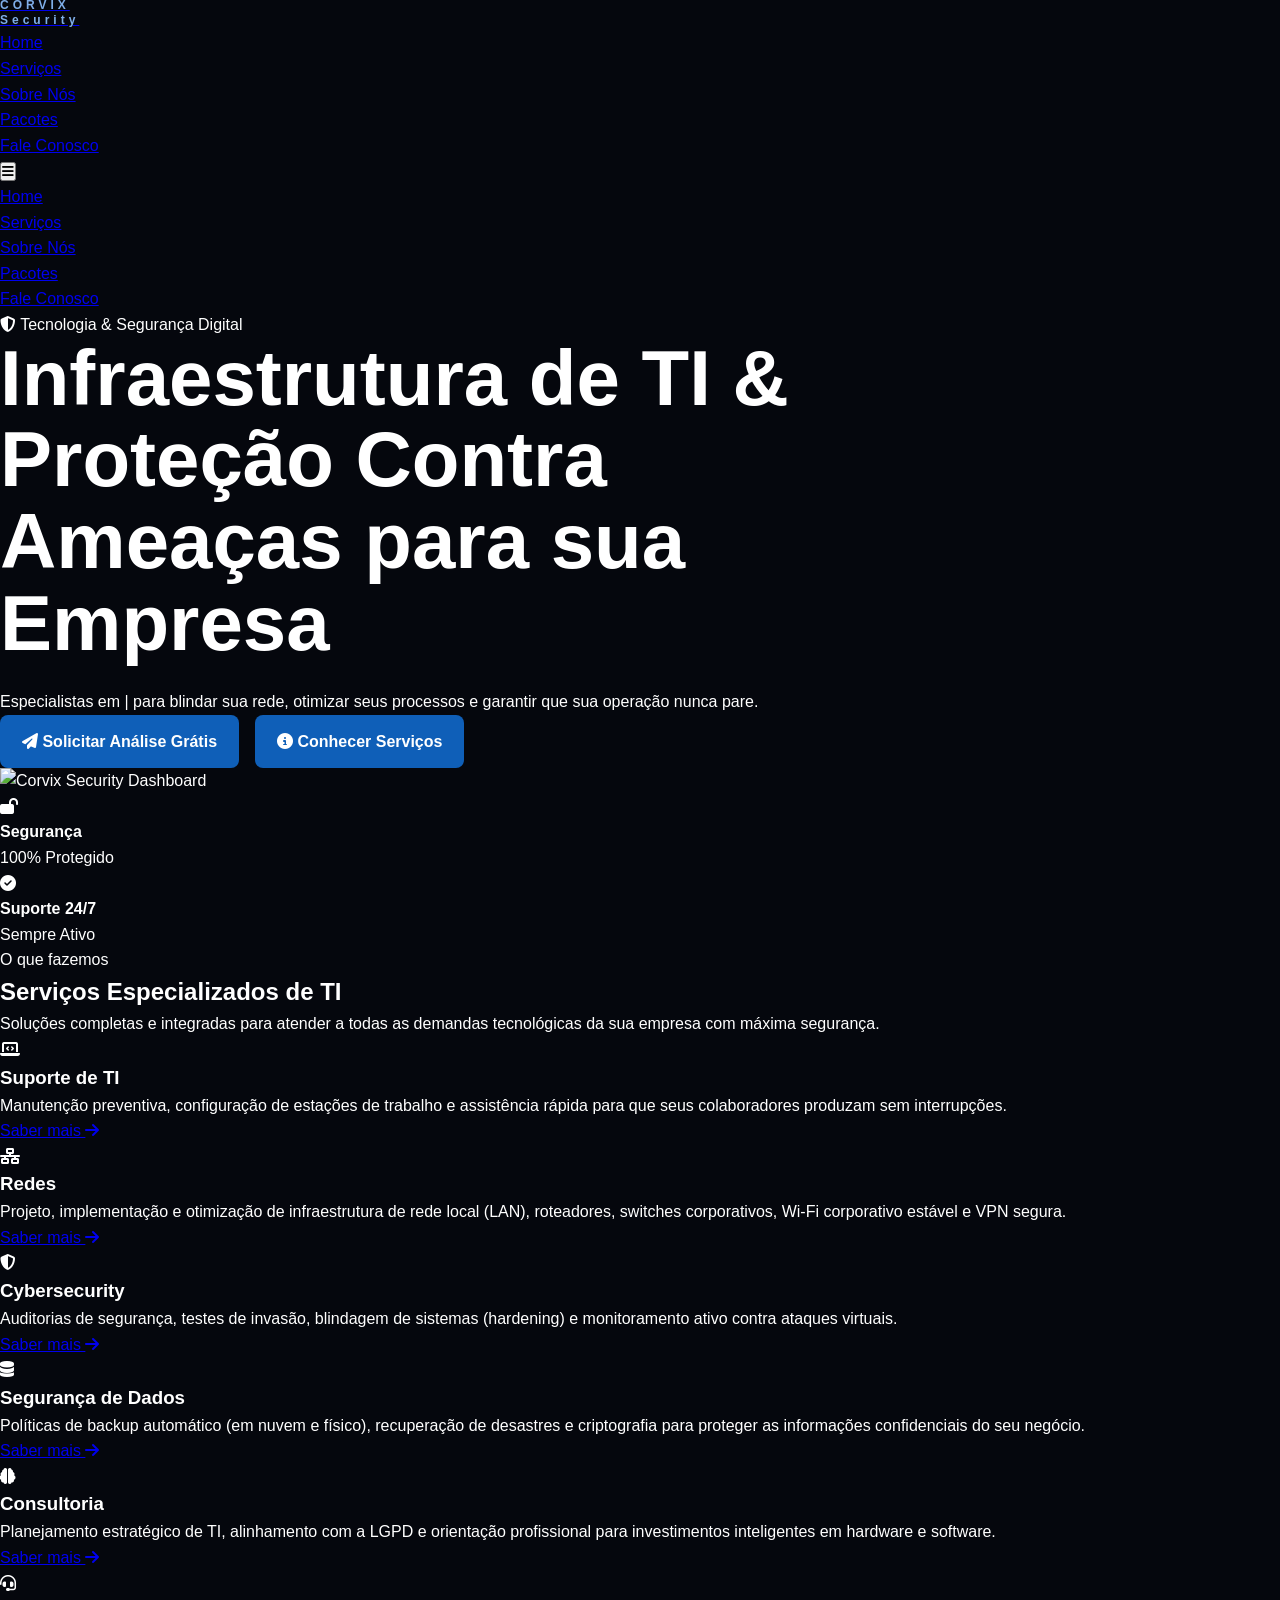
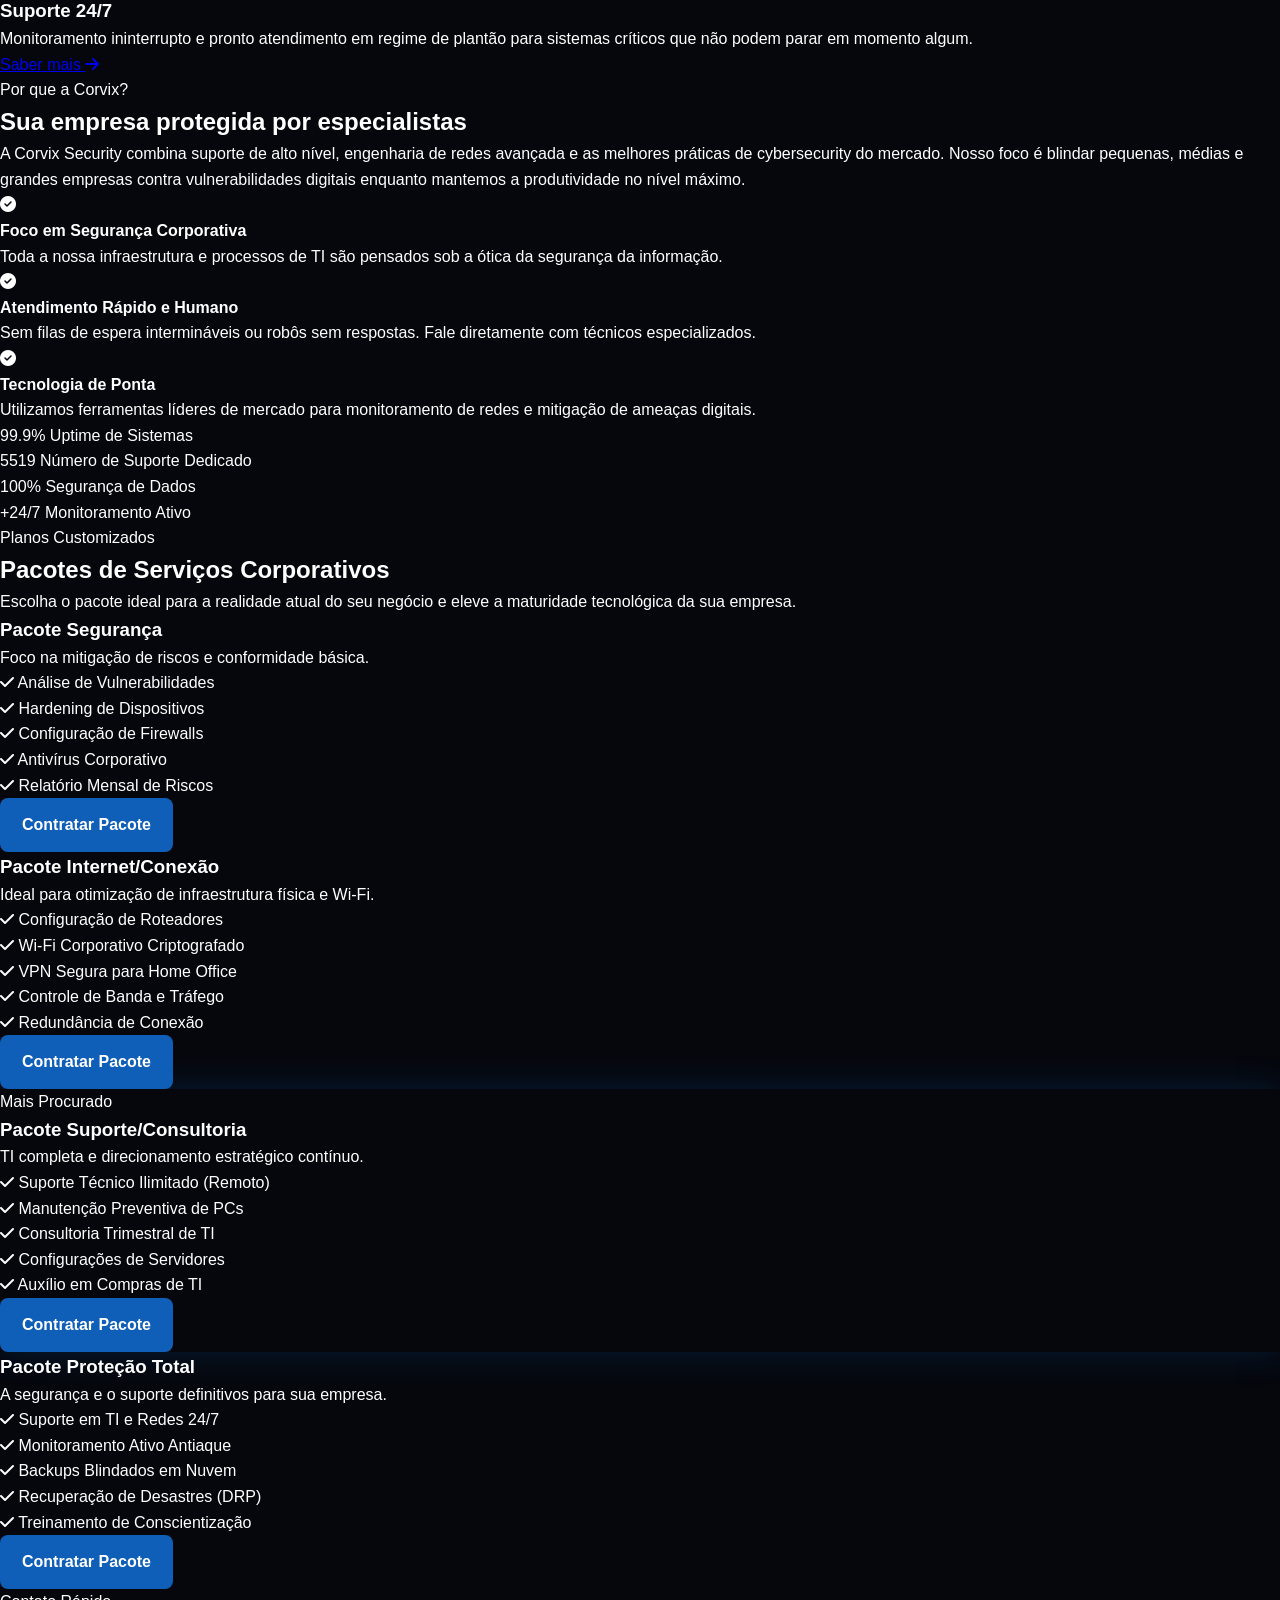
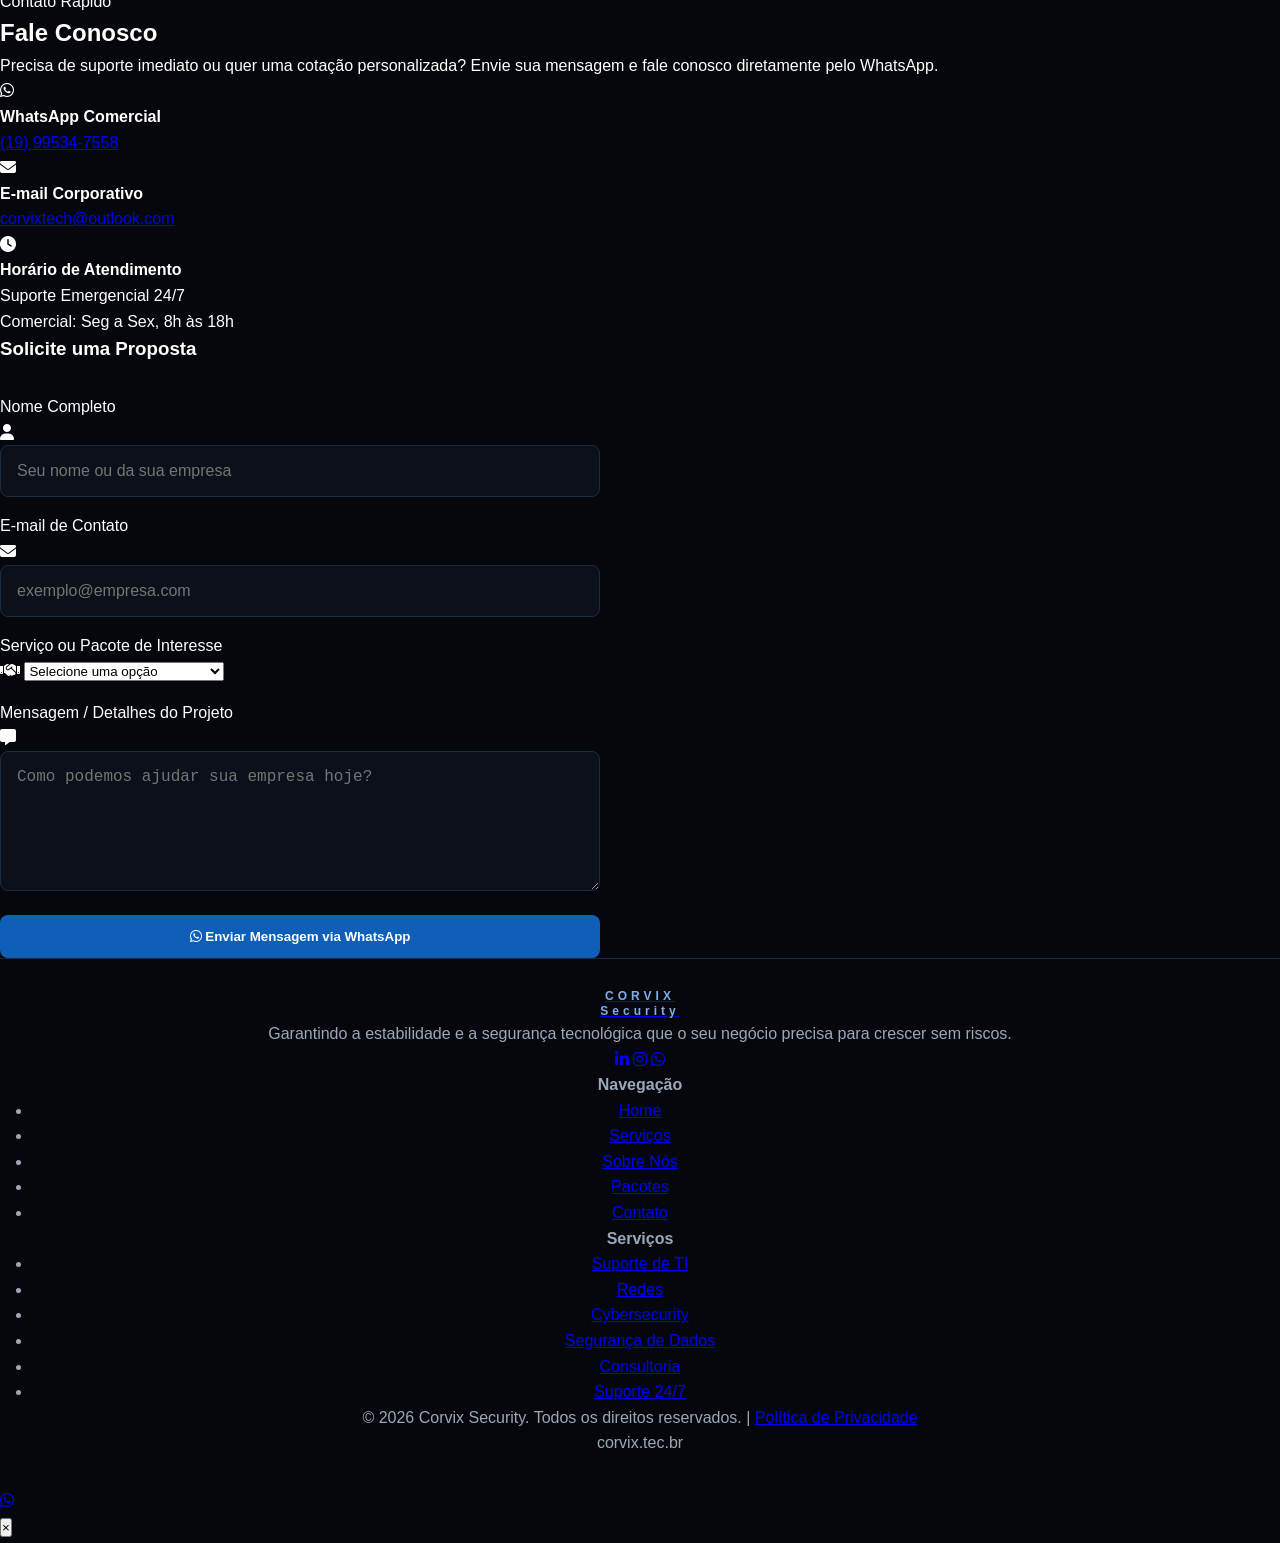
==== index.html @ 956397b4 "Update index.html Better layout" ====
<!DOCTYPE html>
<html lang="pt-BR">
<head>
  <meta charset="UTF-8" />
  <meta name="viewport" content="width=device-width, initial-scale=1.0" />
  <title>Corvix Security | Suporte de TI, Redes e Cybersecurity</title>
  <meta name="description" content="A Corvix Security oferece soluções robustas de Suporte de TI, Redes, Cybersecurity, Segurança de Dados, Consultoria e Suporte 24/7 para empresas que buscam segurança e estabilidade." />
  
  <!-- Fontes do Google -->
  <link rel="preconnect" href="https://fonts.googleapis.com">
  <link rel="preconnect" href="https://fonts.gstatic.com" crossorigin>
  <link href="https://fonts.googleapis.com/css2?family=Inter:wght@300;400;500;600;700&family=Outfit:wght@400;600;700;800&display=swap" rel="stylesheet">
  
  <!-- FontAwesome Icons -->
  <link rel="stylesheet" href="https://cdnjs.cloudflare.com/ajax/libs/font-awesome/6.4.0/css/all.min.css" />
  
  <!-- Estilos Customizados -->
  <link rel="stylesheet" href="style.css" />
</head>
<body>

  <!-- Header / Navegação -->
  <header class="header-main">
    <nav class="nav-container">
      <a href="#" class="logo">
        <img src="site foto.png" alt="Corvix Security Logo" class="logo-img" onerror="this.style.display='none'; document.getElementById('logo-text').style.display='block';" />
        <span id="logo-text" class="logo-text-fallback">CORVIX <span>Security</span></span>
      </a>

      <!-- Menu Desktop -->
      <ul class="nav-menu">
        <li><a href="#home" class="nav-link active">Home</a></li>
        <li><a href="#servicos" class="nav-link">Serviços</a></li>
        <li><a href="#sobre" class="nav-link">Sobre Nós</a></li>
        <li><a href="#pacotes" class="nav-link">Pacotes</a></li>
        <li><a href="#contato" class="nav-link btn-nav">Fale Conosco</a></li>
      </ul>

      <!-- Toggle Menu Mobile -->
      <button class="mobile-menu-btn" id="mobile-menu-btn" aria-label="Abrir Menu">
        <i class="fa-solid fa-bars"></i>
      </button>
    </nav>
  </header>

  <!-- Menu Mobile Dropdown -->
  <div class="mobile-menu" id="mobile-menu">
    <ul class="mobile-menu-list">
      <li><a href="#home" class="mobile-link">Home</a></li>
      <li><a href="#servicos" class="mobile-link">Serviços</a></li>
      <li><a href="#sobre" class="mobile-link">Sobre Nós</a></li>
      <li><a href="#pacotes" class="mobile-link">Pacotes</a></li>
      <li><a href="#contato" class="mobile-link btn-mobile-nav">Fale Conosco</a></li>
    </ul>
  </div>

  <!-- Hero Section -->
  <section id="home" class="hero-section">
    <div class="hero-overlay"></div>
    <div class="hero-container">
      <div class="hero-content">
        <span class="hero-badge"><i class="fa-solid fa-shield-halved"></i> Tecnologia & Segurança Digital</span>
        <h1 class="hero-title">
          Infraestrutura de TI & Proteção Contra Ameaças para sua Empresa
        </h1>
        <p class="hero-subtitle">
          Especialistas em <span id="typewriter" class="typewriter"></span><span class="cursor">|</span> para blindar sua rede, otimizar seus processos e garantir que sua operação nunca pare.
        </p>
        <div class="hero-actions">
          <a href="#contato" class="btn btn-primary"><i class="fa-solid fa-paper-plane"></i> Solicitar Análise Grátis</a>
          <a href="#servicos" class="btn btn-secondary"><i class="fa-solid fa-circle-info"></i> Conhecer Serviços</a>
        </div>
      </div>
      <div class="hero-image-wrapper">
        <div class="hero-image-card">
          <img src="site foto.png" alt="Corvix Security Dashboard" class="hero-img" />
          <div class="floating-badge badge-1">
            <i class="fa-solid fa-lock-open color-cyan"></i>
            <div>
              <h4>Segurança</h4>
              <p>100% Protegido</p>
            </div>
          </div>
          <div class="floating-badge badge-2">
            <i class="fa-solid fa-circle-check color-green"></i>
            <div>
              <h4>Suporte 24/7</h4>
              <p>Sempre Ativo</p>
            </div>
          </div>
        </div>
      </div>
    </div>
  </section>

  <!-- Serviços Section -->
  <section id="servicos" class="services-section">
    <div class="section-container">
      <div class="section-header">
        <span class="section-tag">O que fazemos</span>
        <h2 class="section-title">Serviços Especializados de TI</h2>
        <p class="section-description">
          Soluções completas e integradas para atender a todas as demandas tecnológicas da sua empresa com máxima segurança.
        </p>
      </div>

      <div class="services-grid">
        <!-- Suporte de TI -->
        <div class="service-card">
          <div class="service-icon-wrapper">
            <i class="fa-solid fa-laptop-code"></i>
          </div>
          <h3>Suporte de TI</h3>
          <p>Manutenção preventiva, configuração de estações de trabalho e assistência rápida para que seus colaboradores produzam sem interrupções.</p>
          <a href="javascript:void(0)" class="service-link" onclick="openServiceModal('suporte_ti')">Saber mais <i class="fa-solid fa-arrow-right"></i></a>
        </div>

        <!-- Redes -->
        <div class="service-card">
          <div class="service-icon-wrapper">
            <i class="fa-solid fa-network-wired"></i>
          </div>
          <h3>Redes</h3>
          <p>Projeto, implementação e otimização de infraestrutura de rede local (LAN), roteadores, switches corporativos, Wi-Fi corporativo estável e VPN segura.</p>
          <a href="javascript:void(0)" class="service-link" onclick="openServiceModal('redes')">Saber mais <i class="fa-solid fa-arrow-right"></i></a>
        </div>

        <!-- Cybersecurity -->
        <div class="service-card">
          <div class="service-icon-wrapper">
            <i class="fa-solid fa-shield-halved"></i>
          </div>
          <h3>Cybersecurity</h3>
          <p>Auditorias de segurança, testes de invasão, blindagem de sistemas (hardening) e monitoramento ativo contra ataques virtuais.</p>
          <a href="javascript:void(0)" class="service-link" onclick="openServiceModal('cybersecurity')">Saber mais <i class="fa-solid fa-arrow-right"></i></a>
        </div>

        <!-- Segurança de Dados -->
        <div class="service-card">
          <div class="service-icon-wrapper">
            <i class="fa-solid fa-database"></i>
          </div>
          <h3>Segurança de Dados</h3>
          <p>Políticas de backup automático (em nuvem e físico), recuperação de desastres e criptografia para proteger as informações confidenciais do seu negócio.</p>
          <a href="javascript:void(0)" class="service-link" onclick="openServiceModal('seguranca_dados')">Saber mais <i class="fa-solid fa-arrow-right"></i></a>
        </div>

        <!-- Consultoria -->
        <div class="service-card">
          <div class="service-icon-wrapper">
            <i class="fa-solid fa-brain"></i>
          </div>
          <h3>Consultoria</h3>
          <p>Planejamento estratégico de TI, alinhamento com a LGPD e orientação profissional para investimentos inteligentes em hardware e software.</p>
          <a href="javascript:void(0)" class="service-link" onclick="openServiceModal('consultoria')">Saber mais <i class="fa-solid fa-arrow-right"></i></a>
        </div>

        <!-- Suporte 24/7 -->
        <div class="service-card">
          <div class="service-icon-wrapper">
            <i class="fa-solid fa-headset"></i>
          </div>
          <h3>Suporte 24/7</h3>
          <p>Monitoramento ininterrupto e pronto atendimento em regime de plantão para sistemas críticos que não podem parar em momento algum.</p>
          <a href="javascript:void(0)" class="service-link" onclick="openServiceModal('suporte_247')">Saber mais <i class="fa-solid fa-arrow-right"></i></a>
        </div>
      </div>
    </div>
  </section>

  <!-- Sobre / Infos Section -->
  <section id="sobre" class="about-section">
    <div class="section-container about-grid">
      <div class="about-info">
        <span class="section-tag">Por que a Corvix?</span>
        <h2 class="section-title">Sua empresa protegida por especialistas</h2>
        <p class="about-text">
          A Corvix Security combina suporte de alto nível, engenharia de redes avançada e as melhores práticas de cybersecurity do mercado. Nosso foco é blindar pequenas, médias e grandes empresas contra vulnerabilidades digitais enquanto mantemos a produtividade no nível máximo.
        </p>
        
        <div class="features-list">
          <div class="feature-item">
            <div class="feature-icon"><i class="fa-solid fa-circle-check"></i></div>
            <div>
              <h4>Foco em Segurança Corporativa</h4>
              <p>Toda a nossa infraestrutura e processos de TI são pensados sob a ótica da segurança da informação.</p>
            </div>
          </div>
          <div class="feature-item">
            <div class="feature-icon"><i class="fa-solid fa-circle-check"></i></div>
            <div>
              <h4>Atendimento Rápido e Humano</h4>
              <p>Sem filas de espera intermináveis ou robôs sem respostas. Fale diretamente com técnicos especializados.</p>
            </div>
          </div>
          <div class="feature-item">
            <div class="feature-icon"><i class="fa-solid fa-circle-check"></i></div>
            <div>
              <h4>Tecnologia de Ponta</h4>
              <p>Utilizamos ferramentas líderes de mercado para monitoramento de redes e mitigação de ameaças digitais.</p>
            </div>
          </div>
        </div>
      </div>

      <div class="about-stats-card">
        <div class="stats-item">
          <span class="stats-number">99.9%</span>
          <span class="stats-label">Uptime de Sistemas</span>
        </div>
        <div class="stats-item">
          <span class="stats-number">5519</span>
          <span class="stats-label">Número de Suporte Dedicado</span>
        </div>
        <div class="stats-item">
          <span class="stats-number">100%</span>
          <span class="stats-label">Segurança de Dados</span>
        </div>
        <div class="stats-item">
          <span class="stats-number">+24/7</span>
          <span class="stats-label">Monitoramento Ativo</span>
        </div>
      </div>
    </div>
  </section>

  <!-- Pacotes Section -->
  <section id="pacotes" class="packages-section">
    <div class="section-container">
      <div class="section-header">
        <span class="section-tag">Planos Customizados</span>
        <h2 class="section-title">Pacotes de Serviços Corporativos</h2>
        <p class="section-description">
          Escolha o pacote ideal para a realidade atual do seu negócio e eleve a maturidade tecnológica da sua empresa.
        </p>
      </div>

      <div class="packages-grid">
        <!-- Pacote Segurança -->
        <div class="package-card">
          <div class="package-header">
            <h3>Pacote Segurança</h3>
            <p class="package-desc">Foco na mitigação de riscos e conformidade básica.</p>
          </div>
          <ul class="package-features">
            <li><i class="fa-solid fa-check"></i> Análise de Vulnerabilidades</li>
            <li><i class="fa-solid fa-check"></i> Hardening de Dispositivos</li>
            <li><i class="fa-solid fa-check"></i> Configuração de Firewalls</li>
            <li><i class="fa-solid fa-check"></i> Antivírus Corporativo</li>
            <li><i class="fa-solid fa-check"></i> Relatório Mensal de Riscos</li>
          </ul>
          <div class="package-footer">
            <a href="#contato" class="btn btn-secondary" onclick="prefillPackage('Pacote Segurança')">Contratar Pacote</a>
          </div>
        </div>

        <!-- Pacote Internet / Conexão -->
        <div class="package-card">
          <div class="package-header">
            <h3>Pacote Internet/Conexão</h3>
            <p class="package-desc">Ideal para otimização de infraestrutura física e Wi-Fi.</p>
          </div>
          <ul class="package-features">
            <li><i class="fa-solid fa-check"></i> Configuração de Roteadores</li>
            <li><i class="fa-solid fa-check"></i> Wi-Fi Corporativo Criptografado</li>
            <li><i class="fa-solid fa-check"></i> VPN Segura para Home Office</li>
            <li><i class="fa-solid fa-check"></i> Controle de Banda e Tráfego</li>
            <li><i class="fa-solid fa-check"></i> Redundância de Conexão</li>
          </ul>
          <div class="package-footer">
            <a href="#contato" class="btn btn-secondary" onclick="prefillPackage('Pacote Internet/Conexão')">Contratar Pacote</a>
          </div>
        </div>

        <!-- Pacote Suporte / Consultoria -->
        <div class="package-card featured">
          <div class="featured-badge">Mais Procurado</div>
          <div class="package-header">
            <h3>Pacote Suporte/Consultoria</h3>
            <p class="package-desc">TI completa e direcionamento estratégico contínuo.</p>
          </div>
          <ul class="package-features">
            <li><i class="fa-solid fa-check"></i> Suporte Técnico Ilimitado (Remoto)</li>
            <li><i class="fa-solid fa-check"></i> Manutenção Preventiva de PCs</li>
            <li><i class="fa-solid fa-check"></i> Consultoria Trimestral de TI</li>
            <li><i class="fa-solid fa-check"></i> Configurações de Servidores</li>
            <li><i class="fa-solid fa-check"></i> Auxílio em Compras de TI</li>
          </ul>
          <div class="package-footer">
            <a href="#contato" class="btn btn-primary" onclick="prefillPackage('Pacote Suporte/Consultoria')">Contratar Pacote</a>
          </div>
        </div>

        <!-- Pacote Proteção Total -->
        <div class="package-card">
          <div class="package-header">
            <h3>Pacote Proteção Total</h3>
            <p class="package-desc">A segurança e o suporte definitivos para sua empresa.</p>
          </div>
          <ul class="package-features">
            <li><i class="fa-solid fa-check"></i> Suporte em TI e Redes 24/7</li>
            <li><i class="fa-solid fa-check"></i> Monitoramento Ativo Antiaque</li>
            <li><i class="fa-solid fa-check"></i> Backups Blindados em Nuvem</li>
            <li><i class="fa-solid fa-check"></i> Recuperação de Desastres (DRP)</li>
            <li><i class="fa-solid fa-check"></i> Treinamento de Conscientização</li>
          </ul>
          <div class="package-footer">
            <a href="#contato" class="btn btn-secondary" onclick="prefillPackage('Pacote Proteção Total')">Contratar Pacote</a>
          </div>
        </div>
      </div>
    </div>
  </section>

  <!-- Contato / Formulário -->
  <section id="contato" class="contact-section">
    <div class="section-container contact-wrapper">
      <div class="contact-info-panel">
        <span class="section-tag">Contato Rápido</span>
        <h2 class="section-title">Fale Conosco</h2>
        <p class="contact-subtitle">
          Precisa de suporte imediato ou quer uma cotação personalizada? Envie sua mensagem e fale conosco diretamente pelo WhatsApp.
        </p>

        <div class="contact-methods">
          <div class="method-item">
            <div class="method-icon"><i class="fa-brands fa-whatsapp"></i></div>
            <div>
              <h4>WhatsApp Comercial</h4>
              <p><a href="https://wa.me/5519995347558" target="_blank" class="contact-link">(19) 99534-7558</a></p>
            </div>
          </div>
          <div class="method-item">
            <div class="method-icon"><i class="fa-solid fa-envelope"></i></div>
            <div>
              <h4>E-mail Corporativo</h4>
              <p><a href="mailto:corvixtech@outlook.com" class="contact-link">corvixtech@outlook.com</a></p>
            </div>
          </div>
          <div class="method-item">
            <div class="method-icon"><i class="fa-solid fa-clock"></i></div>
            <div>
              <h4>Horário de Atendimento</h4>
              <p>Suporte Emergencial 24/7<br>Comercial: Seg a Sex, 8h às 18h</p>
            </div>
          </div>
        </div>
      </div>

      <div class="contact-form-panel">
        <h3>Solicite uma Proposta</h3>
        <form onsubmit="sendMessage(event)" class="contact-form">
          <div class="form-group">
            <label for="name">Nome Completo</label>
            <div class="input-wrapper">
              <i class="fa-solid fa-user"></i>
              <input type="text" id="name" placeholder="Seu nome ou da sua empresa" required />
            </div>
          </div>

          <div class="form-group">
            <label for="email">E-mail de Contato</label>
            <div class="input-wrapper">
              <i class="fa-solid fa-envelope"></i>
              <input type="email" id="email" placeholder="exemplo@empresa.com" required />
            </div>
          </div>

          <div class="form-group">
            <label for="service-select">Serviço ou Pacote de Interesse</label>
            <div class="input-wrapper">
              <i class="fa-solid fa-handshake"></i>
              <select id="service-select" required>
                <option value="" disabled selected>Selecione uma opção</option>
                <optgroup label="Serviços Individuais">
                  <option value="Suporte de TI">Suporte de TI</option>
                  <option value="Redes">Redes</option>
                  <option value="Cybersecurity">Cybersecurity</option>
                  <option value="Segurança de Dados">Segurança de Dados</option>
                  <option value="Consultoria">Consultoria</option>
                  <option value="Suporte 24/7">Suporte 24/7</option>
                </optgroup>
                <optgroup label="Pacotes Completos">
                  <option value="Pacote Segurança">Pacote Segurança</option>
                  <option value="Pacote Internet/Conexão">Pacote Internet/Conexão</option>
                  <option value="Pacote Suporte/Consultoria">Pacote Suporte/Consultoria</option>
                  <option value="Pacote Proteção Total">Pacote Proteção Total</option>
                </optgroup>
              </select>
            </div>
          </div>

          <div class="form-group">
            <label for="message">Mensagem / Detalhes do Projeto</label>
            <div class="input-wrapper">
              <i class="fa-solid fa-message"></i>
              <textarea id="message" placeholder="Como podemos ajudar sua empresa hoje?" required></textarea>
            </div>
          </div>

          <button type="submit" class="btn btn-primary btn-submit">
            <i class="fa-brands fa-whatsapp"></i> Enviar Mensagem via WhatsApp
          </button>
        </form>
      </div>
    </div>
  </section>

  <!-- Rodapé -->
  <footer class="footer-main">
    <div class="footer-container">
      <div class="footer-brand">
        <a href="#" class="logo footer-logo">
          <img src="site foto.png" alt="Corvix Security Logo" class="logo-img" onerror="this.style.display='none'; document.getElementById('footer-logo-text').style.display='block';" />
          <span id="footer-logo-text" class="logo-text-fallback">CORVIX <span>Security</span></span>
        </a>
        <p>Garantindo a estabilidade e a segurança tecnológica que o seu negócio precisa para crescer sem riscos.</p>
        <div class="social-links">
          <a href="#" aria-label="LinkedIn"><i class="fa-brands fa-linkedin-in"></i></a>
          <a href="#" aria-label="Instagram"><i class="fa-brands fa-instagram"></i></a>
          <a href="https://wa.me/5519995347558" target="_blank" aria-label="WhatsApp"><i class="fa-brands fa-whatsapp"></i></a>
        </div>
      </div>

      <div class="footer-nav">
        <h4>Navegação</h4>
        <ul>
          <li><a href="#home">Home</a></li>
          <li><a href="#servicos">Serviços</a></li>
          <li><a href="#sobre">Sobre Nós</a></li>
          <li><a href="#pacotes">Pacotes</a></li>
          <li><a href="#contato">Contato</a></li>
        </ul>
      </div>

      <div class="footer-services">
        <h4>Serviços</h4>
        <ul>
          <li><a href="#servicos">Suporte de TI</a></li>
          <li><a href="#servicos">Redes</a></li>
          <li><a href="#servicos">Cybersecurity</a></li>
          <li><a href="#servicos">Segurança de Dados</a></li>
          <li><a href="#servicos">Consultoria</a></li>
          <li><a href="#servicos">Suporte 24/7</a></li>
        </ul>
      </div>
    </div>

    <div class="footer-bottom">
      <p>© 2026 Corvix Security. Todos os direitos reservados. | <a href="#">Política de Privacidade</a></p>
      <p class="domain-text">corvix.tec.br</p>
    </div>
  </footer>

  <!-- Botão Flutuante do WhatsApp -->
  <a href="https://wa.me/5519995347558" target="_blank" class="whatsapp-floating-btn" aria-label="Conversar no WhatsApp">
    <i class="fa-brands fa-whatsapp"></i>
  </a>

  <!-- Modal de Detalhes dos Serviços -->
  <div class="service-modal" id="service-modal">
    <div class="modal-content">
      <button class="modal-close" id="modal-close" aria-label="Fechar">&times;</button>
      <div class="modal-body" id="modal-body">
        <!-- Conteúdo inserido dinamicamente via Javascript -->
      </div>
    </div>
  </div>

  <!-- Script Principal -->
  <script src="script.js"></script>
</body>
</html>
---- style.css ----
* {
  margin: 0;
  padding: 0;
  box-sizing: border-box;
}

body {
  font-family: Arial, Helvetica, sans-serif;
  background: #05070d;
  color: #ffffff;
  line-height: 1.6;
}

.header {
  min-height: 100vh;
  background:
    linear-gradient(rgba(5, 7, 13, 0.86), rgba(5, 7, 13, 0.95)),
    radial-gradient(circle at top right, #123d73, transparent 35%),
    radial-gradient(circle at bottom left, #071f3d, transparent 40%);
}

.nav {
  width: 90%;
  max-width: 1200px;
  margin: auto;
  padding: 24px 0;
  display: flex;
  justify-content: space-between;
  align-items: center;
}

.logo {
  font-size: 24px;
  font-weight: 800;
  letter-spacing: 2px;
}

.logo span {
  display: block;
  font-size: 12px;
  color: #7faee8;
  letter-spacing: 4px;
  margin-top: -4px;
}

.hero {
  width: 90%;
  max-width: 1200px;
  margin: auto;
  padding-top: 120px;
}

.tag {
  color: #7faee8;
  text-transform: uppercase;
  letter-spacing: 3px;
  margin-bottom: 20px;
}

h1 {
  font-size: clamp(40px, 7vw, 78px);
  max-width: 900px;
  line-height: 1.05;
  margin-bottom: 24px;
}

.hero-text {
  max-width: 680px;
  font-size: 20px;
  color: #c7d2e2;
  margin-bottom: 32px;
}

.hero-actions {
  display: flex;
  gap: 16px;
  flex-wrap: wrap;
}

.btn {
  display: inline-block;
  background: #0f5fb8;
  color: #ffffff;
  text-decoration: none;
  border: none;
  padding: 14px 22px;
  border-radius: 8px;
  font-weight: 700;
  cursor: pointer;
  transition: 0.2s ease;
}

.btn:hover {
  background: #1976d2;
  transform: translateY(-2px);
}

.btn.secondary {
  background: transparent;
  border: 1px solid #7faee8;
}

.section {
  width: 90%;
  max-width: 1200px;
  margin: auto;
  padding: 90px 0;
}

.section h2 {
  font-size: 38px;
  margin-bottom: 36px;
}

.grid {
  display: grid;
  grid-template-columns: repeat(4, 1fr);
  gap: 22px;
}

.card,
.package {
  background: #0b101a;
  border: 1px solid #1c2b44;
  padding: 28px;
  border-radius: 14px;
}

.card h3,
.package h3 {
  color: #7faee8;
  margin-bottom: 16px;
  font-size: 22px;
}

.card p {
  color: #c7d2e2;
}

.dark {
  max-width: none;
  width: 100%;
  padding-left: 5%;
  padding-right: 5%;
  background: #080b12;
}

.package ul {
  list-style: none;
}

.package li {
  margin-bottom: 12px;
  color: #d9e4f2;
}

.package li::before {
  content: "✓ ";
  color: #7faee8;
  font-weight: bold;
}

.featured {
  border-color: #0f5fb8;
  box-shadow: 0 0 30px rgba(15, 95, 184, 0.25);
}

.about p,
.contact p {
  max-width: 800px;
  color: #c7d2e2;
  font-size: 19px;
}

form {
  margin-top: 30px;
  max-width: 600px;
  display: grid;
  gap: 16px;
}

input,
textarea {
  width: 100%;
  padding: 16px;
  border-radius: 8px;
  border: 1px solid #1c2b44;
  background: #0b101a;
  color: #ffffff;
  font-size: 16px;
}

textarea {
  min-height: 140px;
  resize: vertical;
}

footer {
  text-align: center;
  padding: 32px;
  color: #9ba8b8;
  border-top: 1px solid #1c2b44;
}

@media (max-width: 900px) {
  .grid {
    grid-template-columns: 1fr;
  }

  .hero {
    padding-top: 70px;
  }

  .nav {
    flex-direction: column;
    gap: 20px;
  }
}
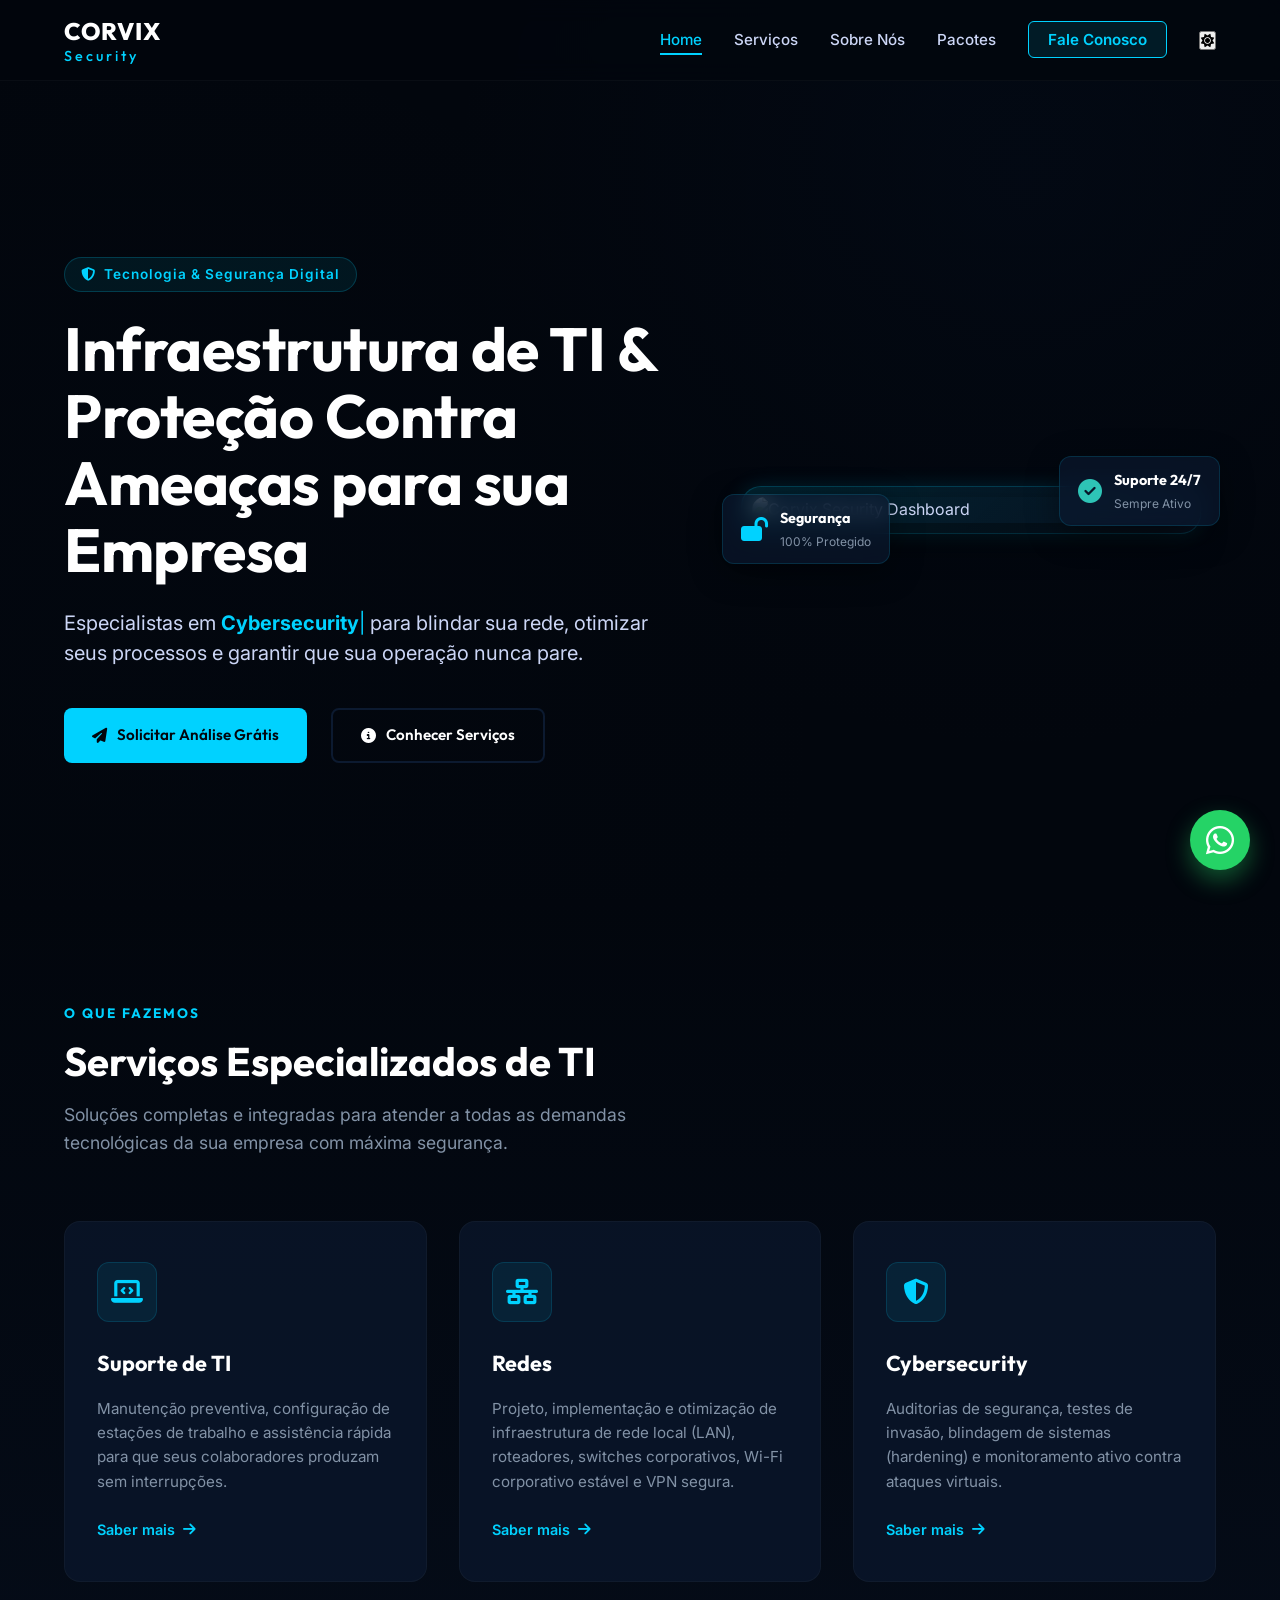
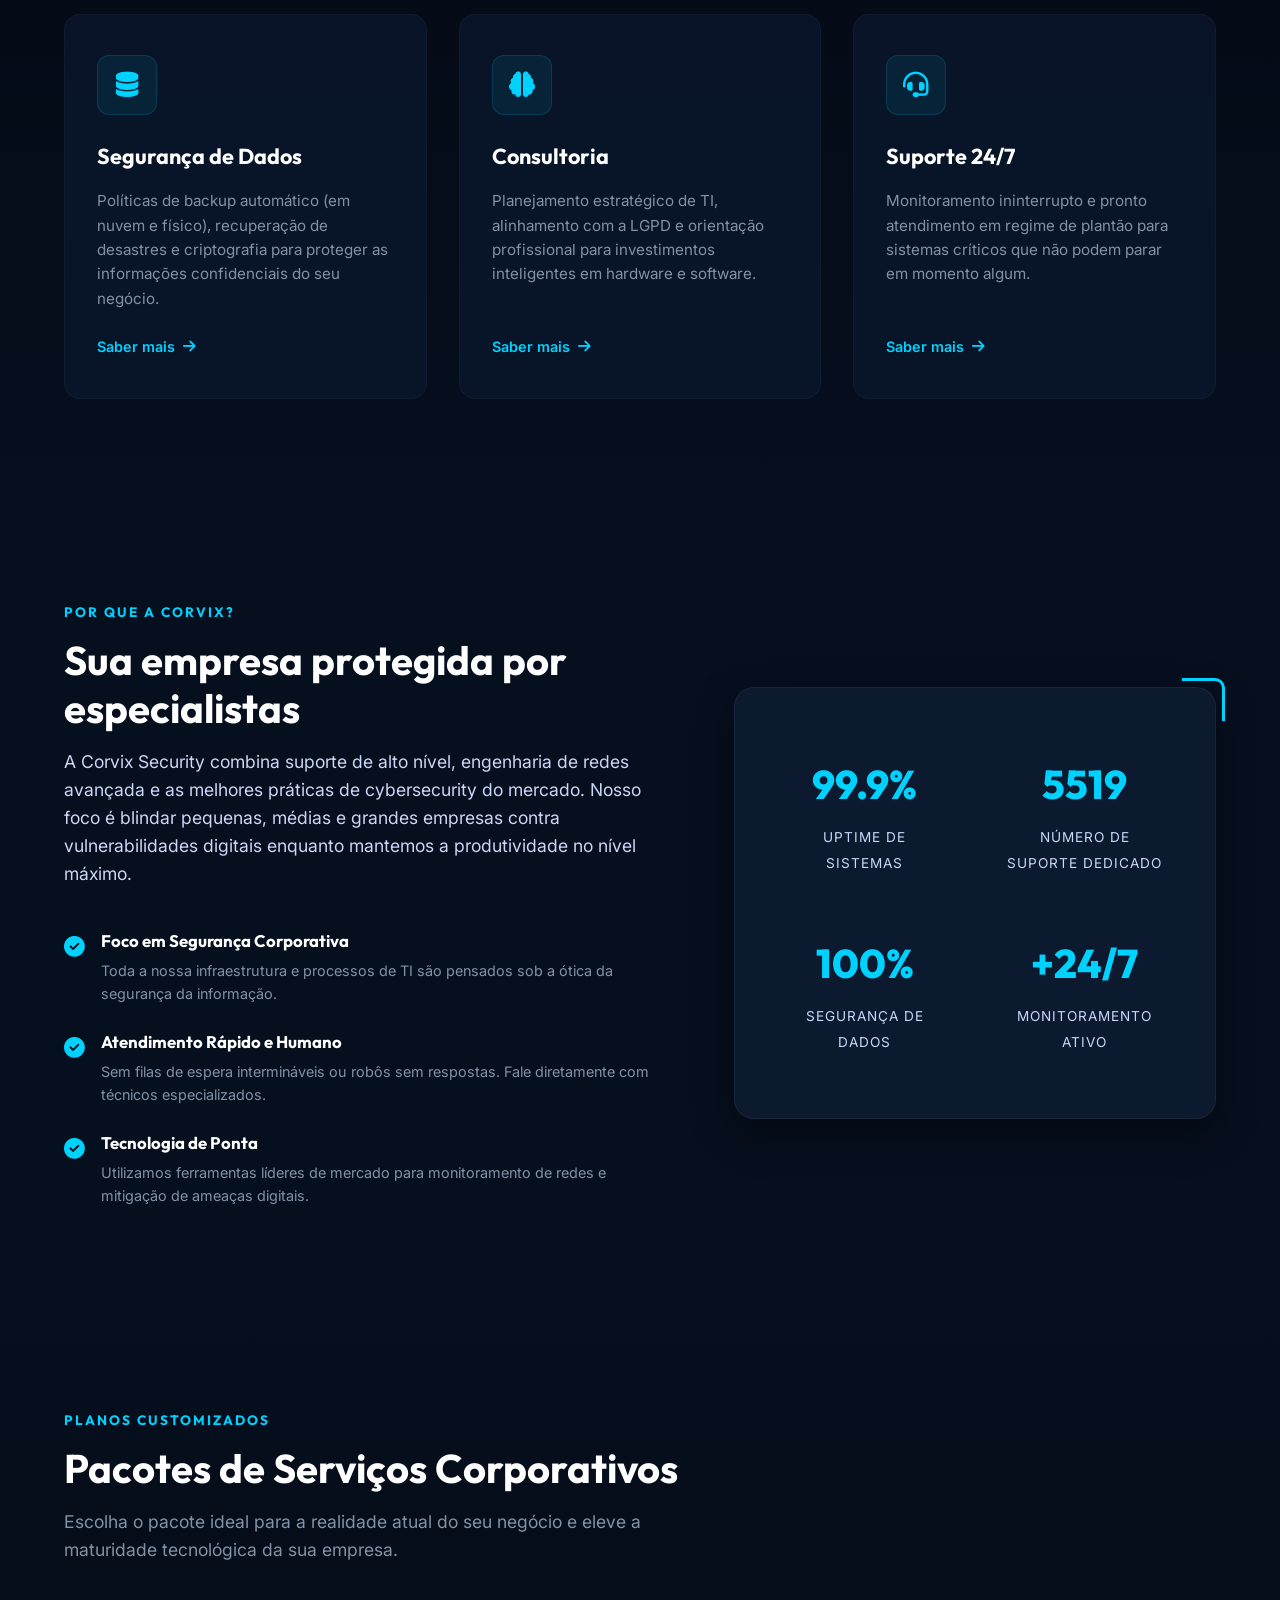
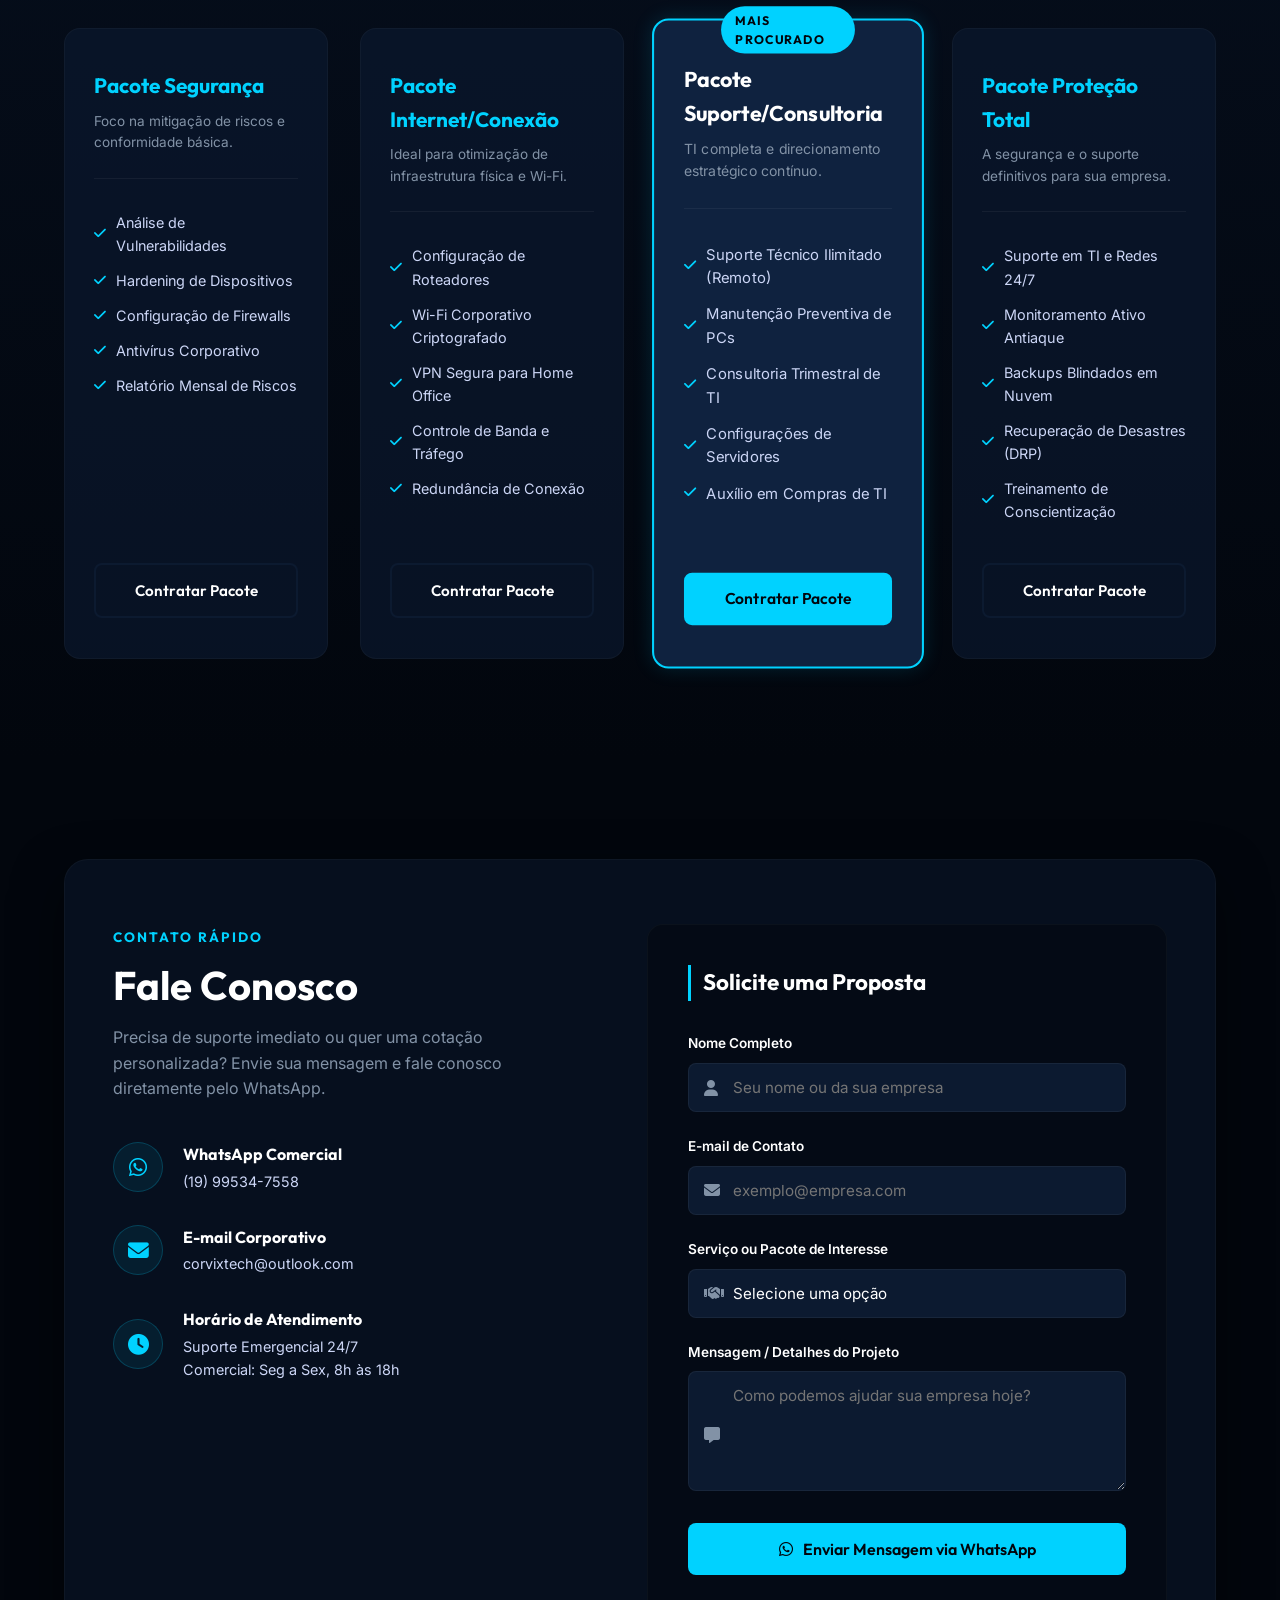
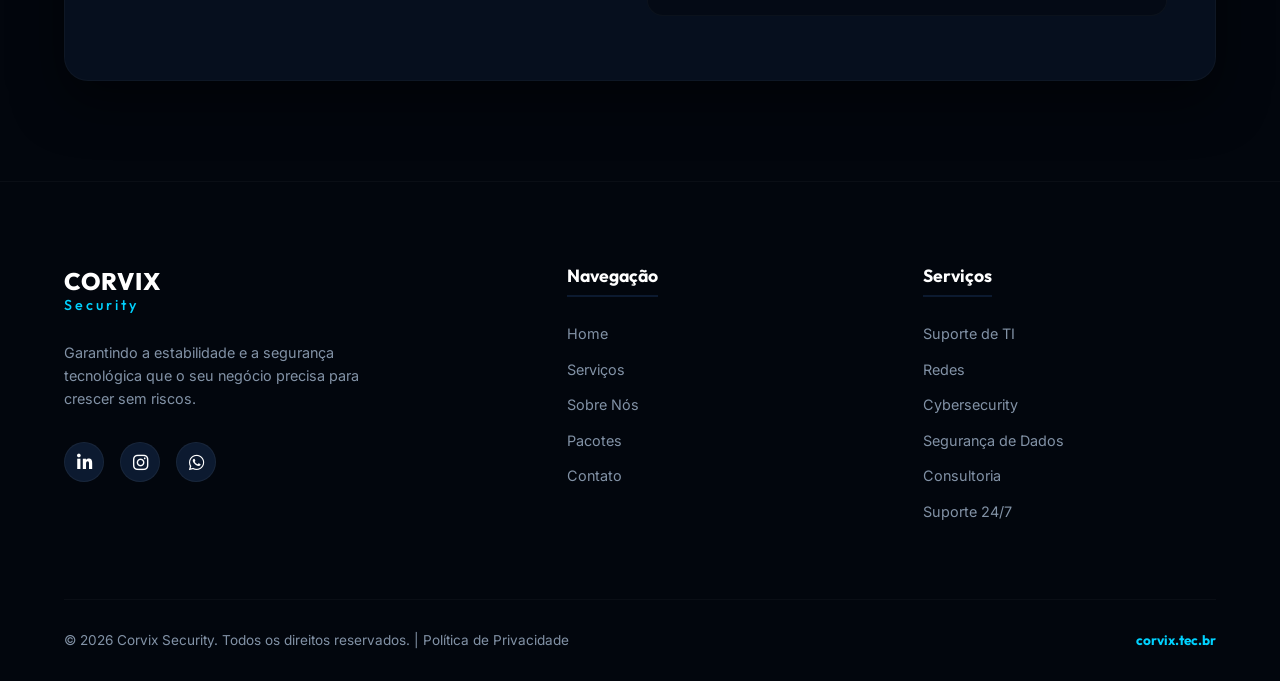
==== commit 89d56193: "Update index.html Background/lights. Fast message." ====
--- a/index.html
+++ b/index.html
@@ -23,8 +23,8 @@
   <header class="header-main">
     <nav class="nav-container">
       <a href="#" class="logo">
-        <img src="site foto.png" alt="Corvix Security Logo" class="logo-img" onerror="this.style.display='none'; document.getElementById('logo-text').style.display='block';" />
-        <span id="logo-text" class="logo-text-fallback">CORVIX <span>Security</span></span>
+        <img src="site%20foto.png" alt="Corvix Security Logo" class="logo-img" onerror="this.style.display='none'; document.getElementById('logo-text').style.display='block';" />
+        <span id="logo-text" class="logo-text-fallback" style="display: none;">CORVIX <span>Security</span></span>
       </a>
 
       <!-- Menu Desktop -->
@@ -34,6 +34,7 @@
         <li><a href="#sobre" class="nav-link">Sobre Nós</a></li>
         <li><a href="#pacotes" class="nav-link">Pacotes</a></li>
         <li><a href="#contato" class="nav-link btn-nav">Fale Conosco</a></li>
+        <li><button id="theme-toggle" class="theme-toggle-btn" aria-label="Alterar Tema"><i class="fa-solid fa-sun"></i></button></li>
       </ul>
 
       <!-- Toggle Menu Mobile -->
@@ -51,6 +52,7 @@
       <li><a href="#sobre" class="mobile-link">Sobre Nós</a></li>
       <li><a href="#pacotes" class="mobile-link">Pacotes</a></li>
       <li><a href="#contato" class="mobile-link btn-mobile-nav">Fale Conosco</a></li>
+      <li><button id="theme-toggle-mobile" class="theme-toggle-btn" aria-label="Alterar Tema"><i class="fa-solid fa-sun"></i></button></li>
     </ul>
   </div>
 
@@ -73,7 +75,7 @@
       </div>
       <div class="hero-image-wrapper">
         <div class="hero-image-card">
-          <img src="site foto.png" alt="Corvix Security Dashboard" class="hero-img" />
+          <img src="site%20foto.png" alt="Corvix Security Dashboard" class="hero-img" />
           <div class="floating-badge badge-1">
             <i class="fa-solid fa-lock-open color-cyan"></i>
             <div>
@@ -411,8 +413,8 @@
     <div class="footer-container">
       <div class="footer-brand">
         <a href="#" class="logo footer-logo">
-          <img src="site foto.png" alt="Corvix Security Logo" class="logo-img" onerror="this.style.display='none'; document.getElementById('footer-logo-text').style.display='block';" />
-          <span id="footer-logo-text" class="logo-text-fallback">CORVIX <span>Security</span></span>
+          <img src="site%20foto.png" alt="Corvix Security Logo" class="logo-img" onerror="this.style.display='none'; document.getElementById('footer-logo-text').style.display='block';" />
+          <span id="footer-logo-text" class="logo-text-fallback" style="display: none;">CORVIX <span>Security</span></span>
         </a>
         <p>Garantindo a estabilidade e a segurança tecnológica que o seu negócio precisa para crescer sem riscos.</p>
         <div class="social-links">
--- a/style.css
+++ b/style.css
@@ -1,218 +1,1291 @@
+/* ==========================================================================
+   CSS Globais & Variáveis de Design (Corvix Security)
+   ========================================================================== */
+
+:root {
+  /* Cores Principais (Preto, 2 Tons de Azul Escuro, Cinza, Branco) */
+  --color-black: #02060d;           /* Fundo ultra-escuro */
+  --color-blue-dark-1: #060f1e;     /* Azul profundo principal */
+  --color-blue-dark-2: #0c1a30;     /* Azul aço intermediário */
+  --color-blue-card: #0f223f;       /* Fundo de cards com contraste */
+  --color-gray: #8292a6;            /* Cinza de suporte */
+  --color-gray-light: #ccd6f6;      /* Cinza claro para textos principais */
+  --color-white: #ffffff;           /* Branco puro */
+  
+  /* Cores de Acento & Estado (Ciano de Segurança/Cyber) */
+  --color-accent: #00d2ff;          /* Ciano neon de segurança */
+  --color-accent-hover: #00b4d8;    /* Ciano de segurança hover */
+  --color-success: #2ec4b6;         /* Verde-esmeralda para sucesso */
+  
+  /* Fontes */
+  --font-primary: 'Inter', sans-serif;
+  --font-headings: 'Outfit', sans-serif;
+  
+  /* Efeitos e Transições */
+  --transition-smooth: all 0.3s cubic-bezier(0.25, 0.8, 0.25, 1);
+  --glass-bg: rgba(12, 26, 48, 0.65);
+  --glass-border: rgba(0, 210, 255, 0.15);
+  --shadow-glow: 0 0 20px rgba(0, 210, 255, 0.15);
+}
+
+/* Reset Básico */
 * {
   margin: 0;
   padding: 0;
   box-sizing: border-box;
+  scroll-behavior: smooth;
 }
 
 body {
-  font-family: Arial, Helvetica, sans-serif;
-  background: #05070d;
-  color: #ffffff;
+  font-family: var(--font-primary);
+  background-color: var(--color-black);
+  color: var(--color-gray-light);
   line-height: 1.6;
-}
-
-.header {
-  min-height: 100vh;
-  background:
-    linear-gradient(rgba(5, 7, 13, 0.86), rgba(5, 7, 13, 0.95)),
-    radial-gradient(circle at top right, #123d73, transparent 35%),
-    radial-gradient(circle at bottom left, #071f3d, transparent 40%);
-}
-
-.nav {
+  overflow-x: hidden;
+}
+
+h1, h2, h3, h4, h5, h6 {
+  font-family: var(--font-headings);
+  color: var(--color-white);
+  font-weight: 700;
+}
+
+a {
+  color: inherit;
+  text-decoration: none;
+  transition: var(--transition-smooth);
+}
+
+/* Utilitários */
+.section-container {
   width: 90%;
   max-width: 1200px;
-  margin: auto;
-  padding: 24px 0;
+  margin: 0 auto;
+}
+
+.section-tag {
+  display: inline-block;
+  font-family: var(--font-headings);
+  font-size: 0.85rem;
+  font-weight: 700;
+  text-transform: uppercase;
+  letter-spacing: 2px;
+  color: var(--color-accent);
+  margin-bottom: 0.75rem;
+}
+
+.section-title {
+  font-size: clamp(2rem, 4vw, 2.5rem);
+  margin-bottom: 1rem;
+  line-height: 1.2;
+}
+
+.section-description {
+  max-width: 650px;
+  font-size: 1.1rem;
+  color: var(--color-gray);
+  margin-bottom: 3rem;
+}
+
+.section-header {
+  margin-bottom: 4rem;
+}
+
+/* Botões */
+.btn {
+  display: inline-flex;
+  align-items: center;
+  justify-content: center;
+  gap: 10px;
+  font-family: var(--font-headings);
+  font-weight: 600;
+  font-size: 0.95rem;
+  padding: 0.85rem 1.75rem;
+  border-radius: 8px;
+  cursor: pointer;
+  transition: var(--transition-smooth);
+  border: none;
+}
+
+.btn-primary {
+  background-color: var(--color-accent);
+  color: var(--color-black);
+}
+
+.btn-primary:hover {
+  background-color: var(--color-accent-hover);
+  transform: translateY(-3px);
+  box-shadow: 0 10px 20px rgba(0, 210, 255, 0.3);
+}
+
+.btn-secondary {
+  background-color: transparent;
+  color: var(--color-white);
+  border: 2px solid var(--color-blue-dark-2);
+}
+
+.btn-secondary:hover {
+  border-color: var(--color-accent);
+  background-color: rgba(0, 210, 255, 0.05);
+  transform: translateY(-3px);
+}
+
+/* Colors for dynamic badge icons */
+.color-cyan { color: var(--color-accent); }
+.color-green { color: var(--color-success); }
+
+/* ==========================================================================
+   Header & Navegação
+   ========================================================================== */
+
+.header-main {
+  position: fixed;
+  top: 0;
+  left: 0;
+  width: 100%;
+  z-index: 1000;
+  background-color: rgba(2, 6, 13, 0.85);
+  backdrop-filter: blur(12px);
+  border-bottom: 1px solid rgba(255, 255, 255, 0.03);
+  transition: var(--transition-smooth);
+}
+
+.header-scrolled {
+  padding: 10px 0;
+  background-color: var(--color-black);
+  box-shadow: 0 5px 25px rgba(0, 0, 0, 0.5);
+}
+
+.nav-container {
   display: flex;
   justify-content: space-between;
   align-items: center;
-}
-
-.logo {
-  font-size: 24px;
-  font-weight: 800;
-  letter-spacing: 2px;
-}
-
-.logo span {
-  display: block;
-  font-size: 12px;
-  color: #7faee8;
-  letter-spacing: 4px;
-  margin-top: -4px;
-}
-
-.hero {
   width: 90%;
   max-width: 1200px;
-  margin: auto;
+  height: 80px;
+  margin: 0 auto;
+}
+
+.logo {
+  display: flex;
+  align-items: center;
+  gap: 12px;
+  font-family: var(--font-headings);
+  font-weight: 800;
+  font-size: 1.5rem;
+  letter-spacing: 1px;
+  color: var(--color-white);
+}
+
+.logo-img {
+  max-height: 48px;
+  object-fit: contain;
+  border-radius: 4px;
+}
+
+.logo-text-fallback span {
+  color: var(--color-accent);
+  font-size: 0.9rem;
+  font-weight: 500;
+  letter-spacing: 3px;
+  display: block;
+  margin-top: -6px;
+}
+
+.nav-menu {
+  display: flex;
+  align-items: center;
+  list-style: none;
+  gap: 2rem;
+}
+
+.nav-link {
+  font-size: 0.95rem;
+  font-weight: 500;
+  color: var(--color-gray-light);
+  position: relative;
+  padding: 6px 0;
+}
+
+.nav-link:hover, .nav-link.active {
+  color: var(--color-accent);
+}
+
+.nav-link::after {
+  content: '';
+  position: absolute;
+  bottom: 0;
+  left: 0;
+  width: 0;
+  height: 2px;
+  background-color: var(--color-accent);
+  transition: var(--transition-smooth);
+}
+
+.nav-link:hover::after, .nav-link.active::after {
+  width: 100%;
+}
+
+.btn-nav {
+  background-color: rgba(0, 210, 255, 0.1);
+  border: 1px solid var(--color-accent);
+  color: var(--color-accent);
+  padding: 0.5rem 1.2rem;
+  border-radius: 6px;
+  font-weight: 600;
+}
+
+.btn-nav:hover {
+  background-color: var(--color-accent);
+  color: var(--color-black);
+  transform: translateY(-2px);
+  box-shadow: 0 4px 15px rgba(0, 210, 255, 0.2);
+}
+
+.btn-nav::after {
+  display: none;
+}
+
+/* Menu Mobile Toggle Button */
+.mobile-menu-btn {
+  display: none;
+  background: none;
+  border: none;
+  color: var(--color-white);
+  font-size: 1.5rem;
+  cursor: pointer;
+  z-index: 1001;
+}
+
+/* Menu Mobile Dropdown */
+.mobile-menu {
+  position: fixed;
+  top: -100%;
+  left: 0;
+  width: 100%;
+  background-color: var(--color-black);
+  border-bottom: 2px solid var(--color-accent);
+  z-index: 999;
+  transition: var(--transition-smooth);
+  box-shadow: 0 10px 30px rgba(0,0,0,0.8);
+  padding-top: 100px;
+  padding-bottom: 2rem;
+}
+
+.mobile-menu.active {
+  top: 0;
+}
+
+.mobile-menu-list {
+  display: flex;
+  flex-direction: column;
+  align-items: center;
+  list-style: none;
+  gap: 1.5rem;
+}
+
+.mobile-link {
+  font-size: 1.2rem;
+  font-family: var(--font-headings);
+  font-weight: 600;
+  color: var(--color-white);
+}
+
+.mobile-link:hover {
+  color: var(--color-accent);
+}
+
+.btn-mobile-nav {
+  background-color: var(--color-accent);
+  color: var(--color-black) !important;
+  padding: 0.6rem 2rem;
+  border-radius: 6px;
+  font-weight: 700;
+  display: inline-block;
+  margin-top: 1rem;
+}
+
+/* ==========================================================================
+   Hero Section
+   ========================================================================== */
+
+.hero-section {
+  position: relative;
+  min-height: 100vh;
+  display: flex;
+  align-items: center;
   padding-top: 120px;
-}
-
-.tag {
-  color: #7faee8;
-  text-transform: uppercase;
-  letter-spacing: 3px;
-  margin-bottom: 20px;
-}
-
-h1 {
-  font-size: clamp(40px, 7vw, 78px);
-  max-width: 900px;
-  line-height: 1.05;
-  margin-bottom: 24px;
-}
-
-.hero-text {
-  max-width: 680px;
-  font-size: 20px;
-  color: #c7d2e2;
-  margin-bottom: 32px;
-}
-
-.hero-actions {
-  display: flex;
-  gap: 16px;
-  flex-wrap: wrap;
-}
-
-.btn {
-  display: inline-block;
-  background: #0f5fb8;
-  color: #ffffff;
-  text-decoration: none;
-  border: none;
-  padding: 14px 22px;
-  border-radius: 8px;
-  font-weight: 700;
-  cursor: pointer;
-  transition: 0.2s ease;
-}
-
-.btn:hover {
-  background: #1976d2;
-  transform: translateY(-2px);
-}
-
-.btn.secondary {
-  background: transparent;
-  border: 1px solid #7faee8;
-}
-
-.section {
+  background: 
+    linear-gradient(rgba(2, 6, 13, 0.82), rgba(2, 6, 13, 0.95)),
+    radial-gradient(circle at 80% 20%, rgba(12, 43, 92, 0.5), transparent 45%),
+    radial-gradient(circle at 10% 80%, rgba(15, 34, 63, 0.4), transparent 50%);
+  overflow: hidden;
+}
+
+.hero-container {
+  display: grid;
+  grid-template-columns: 1.1fr 0.9fr;
+  align-items: center;
+  gap: 4rem;
   width: 90%;
   max-width: 1200px;
-  margin: auto;
-  padding: 90px 0;
-}
-
-.section h2 {
-  font-size: 38px;
-  margin-bottom: 36px;
-}
-
-.grid {
+  margin: 0 auto;
+  position: relative;
+  z-index: 10;
+}
+
+.hero-content {
+  display: flex;
+  flex-direction: column;
+  align-items: flex-start;
+}
+
+.hero-badge {
+  background-color: rgba(0, 210, 255, 0.08);
+  border: 1px solid rgba(0, 210, 255, 0.2);
+  color: var(--color-accent);
+  padding: 6px 16px;
+  border-radius: 50px;
+  font-size: 0.85rem;
+  font-weight: 600;
+  letter-spacing: 1px;
+  margin-bottom: 1.5rem;
+  display: flex;
+  align-items: center;
+  gap: 8px;
+}
+
+.hero-title {
+  font-size: clamp(2.2rem, 5vw, 3.8rem);
+  line-height: 1.1;
+  margin-bottom: 1.5rem;
+  letter-spacing: -0.5px;
+}
+
+.hero-subtitle {
+  font-size: clamp(1.05rem, 2vw, 1.25rem);
+  color: var(--color-gray-light);
+  max-width: 600px;
+  margin-bottom: 2.5rem;
+  line-height: 1.5;
+}
+
+.typewriter {
+  color: var(--color-accent);
+  font-weight: 700;
+  border-bottom: 2px solid transparent;
+}
+
+.cursor {
+  color: var(--color-accent);
+  animation: blink 0.75s step-end infinite;
+}
+
+@keyframes blink {
+  from, to { color: transparent }
+  50% { color: var(--color-accent) }
+}
+
+.hero-actions {
+  display: flex;
+  gap: 1.5rem;
+  flex-wrap: wrap;
+}
+
+/* Lado Direito do Hero - Imagem e Flutuantes */
+.hero-image-wrapper {
+  position: relative;
+  display: flex;
+  justify-content: center;
+  align-items: center;
+}
+
+.hero-image-card {
+  position: relative;
+  border-radius: 20px;
+  padding: 10px;
+  background: linear-gradient(135deg, rgba(0, 210, 255, 0.15), rgba(12, 26, 48, 0.5));
+  box-shadow: var(--shadow-glow);
+  width: 100%;
+  max-width: 460px;
+  border: 1px solid rgba(0, 210, 255, 0.2);
+  animation: float 6s ease-in-out infinite;
+}
+
+@keyframes float {
+  0% { transform: translateY(0px); }
+  50% { transform: translateY(-12px); }
+  100% { transform: translateY(0px); }
+}
+
+.hero-img {
+  width: 100%;
+  height: auto;
+  border-radius: 14px;
+  display: block;
+  object-fit: cover;
+  box-shadow: 0 15px 35px rgba(0,0,0,0.6);
+}
+
+.floating-badge {
+  position: absolute;
+  background: var(--glass-bg);
+  backdrop-filter: blur(10px);
+  border: 1px solid var(--glass-border);
+  border-radius: 12px;
+  padding: 12px 18px;
+  display: flex;
+  align-items: center;
+  gap: 12px;
+  box-shadow: 0 8px 32px rgba(0, 0, 0, 0.4);
+}
+
+.floating-badge i {
+  font-size: 1.5rem;
+}
+
+.floating-badge h4 {
+  font-size: 0.9rem;
+  margin-bottom: 2px;
+}
+
+.floating-badge p {
+  font-size: 0.75rem;
+  color: var(--color-gray);
+}
+
+.badge-1 {
+  top: 15%;
+  left: -20px;
+}
+
+.badge-2 {
+  bottom: 15%;
+  right: -20px;
+}
+
+/* ==========================================================================
+   Serviços Section
+   ========================================================================== */
+
+.services-section {
+  padding: 100px 0;
+  background: linear-gradient(to bottom, var(--color-black), var(--color-blue-dark-1));
+  position: relative;
+}
+
+.services-grid {
   display: grid;
-  grid-template-columns: repeat(4, 1fr);
-  gap: 22px;
-}
-
-.card,
-.package {
-  background: #0b101a;
-  border: 1px solid #1c2b44;
-  padding: 28px;
-  border-radius: 14px;
-}
-
-.card h3,
-.package h3 {
-  color: #7faee8;
-  margin-bottom: 16px;
-  font-size: 22px;
-}
-
-.card p {
-  color: #c7d2e2;
-}
-
-.dark {
-  max-width: none;
+  grid-template-columns: repeat(auto-fit, minmax(320px, 1fr));
+  gap: 2rem;
+}
+
+.service-card {
+  background-color: var(--glass-bg);
+  border: 1px solid rgba(255, 255, 255, 0.03);
+  border-radius: 16px;
+  padding: 2.5rem 2rem;
+  transition: var(--transition-smooth);
+  position: relative;
+  overflow: hidden;
+  display: flex;
+  flex-direction: column;
+}
+
+.service-card::before {
+  content: '';
+  position: absolute;
+  top: 0;
+  left: 0;
   width: 100%;
-  padding-left: 5%;
-  padding-right: 5%;
-  background: #080b12;
-}
-
-.package ul {
+  height: 100%;
+  background: radial-gradient(circle at 10% 10%, rgba(0, 210, 255, 0.08), transparent 50%);
+  opacity: 0;
+  transition: var(--transition-smooth);
+}
+
+.service-card:hover::before {
+  opacity: 1;
+}
+
+.service-card:hover {
+  transform: translateY(-8px);
+  border-color: var(--color-accent);
+  box-shadow: var(--shadow-glow);
+}
+
+.service-icon-wrapper {
+  width: 60px;
+  height: 60px;
+  border-radius: 12px;
+  background-color: rgba(0, 210, 255, 0.08);
+  border: 1px solid rgba(0, 210, 255, 0.15);
+  display: flex;
+  align-items: center;
+  justify-content: center;
+  margin-bottom: 1.5rem;
+  color: var(--color-accent);
+  font-size: 1.6rem;
+  transition: var(--transition-smooth);
+}
+
+.service-card:hover .service-icon-wrapper {
+  background-color: var(--color-accent);
+  color: var(--color-black);
+  transform: rotateY(180deg);
+}
+
+.service-card h3 {
+  font-size: 1.35rem;
+  margin-bottom: 1rem;
+}
+
+.service-card p {
+  font-size: 0.95rem;
+  color: var(--color-gray);
+  line-height: 1.6;
+  margin-bottom: 1.5rem;
+  flex-grow: 1;
+}
+
+.service-link {
+  display: inline-flex;
+  align-items: center;
+  gap: 8px;
+  font-size: 0.9rem;
+  font-weight: 600;
+  color: var(--color-accent);
+}
+
+.service-link i {
+  transition: var(--transition-smooth);
+}
+
+.service-card:hover .service-link i {
+  transform: translateX(5px);
+}
+
+/* ==========================================================================
+   Sobre / Infos Section
+   ========================================================================== */
+
+.about-section {
+  padding: 100px 0;
+  background-color: var(--color-blue-dark-1);
+}
+
+.about-grid {
+  display: grid;
+  grid-template-columns: 1.1fr 0.9fr;
+  align-items: center;
+  gap: 5rem;
+}
+
+.about-text {
+  font-size: 1.1rem;
+  color: var(--color-gray-light);
+  margin-bottom: 2.5rem;
+}
+
+.features-list {
+  display: flex;
+  flex-direction: column;
+  gap: 1.5rem;
+}
+
+.feature-item {
+  display: flex;
+  gap: 1rem;
+}
+
+.feature-icon {
+  color: var(--color-accent);
+  font-size: 1.3rem;
+  margin-top: 2px;
+}
+
+.feature-item h4 {
+  font-size: 1.05rem;
+  margin-bottom: 4px;
+}
+
+.feature-item p {
+  font-size: 0.9rem;
+  color: var(--color-gray);
+}
+
+/* Card de Estatísticas Lateral */
+.about-stats-card {
+  display: grid;
+  grid-template-columns: 1fr 1fr;
+  gap: 1.5rem;
+  background-color: var(--color-blue-dark-2);
+  border: 1px solid rgba(255, 255, 255, 0.05);
+  border-radius: 20px;
+  padding: 3rem 2rem;
+  box-shadow: 0 15px 40px rgba(0,0,0,0.4);
+  position: relative;
+}
+
+.about-stats-card::after {
+  content: '';
+  position: absolute;
+  top: -10px;
+  right: -10px;
+  width: 40px;
+  height: 40px;
+  border-top: 3px solid var(--color-accent);
+  border-right: 3px solid var(--color-accent);
+  border-radius: 0 10px 0 0;
+}
+
+.stats-item {
+  text-align: center;
+  padding: 1rem;
+}
+
+.stats-number {
+  display: block;
+  font-family: var(--font-headings);
+  font-size: 2.5rem;
+  font-weight: 800;
+  color: var(--color-accent);
+  margin-bottom: 0.5rem;
+}
+
+.stats-label {
+  font-size: 0.85rem;
+  text-transform: uppercase;
+  letter-spacing: 1px;
+  color: var(--color-gray-light);
+}
+
+/* ==========================================================================
+   Pacotes Section
+   ========================================================================== */
+
+.packages-section {
+  padding: 100px 0;
+  background: linear-gradient(to bottom, var(--color-blue-dark-1), var(--color-black));
+}
+
+.packages-grid {
+  display: grid;
+  grid-template-columns: repeat(auto-fit, minmax(260px, 1fr));
+  gap: 2rem;
+  align-items: stretch;
+}
+
+.package-card {
+  background-color: var(--glass-bg);
+  border: 1px solid rgba(255, 255, 255, 0.03);
+  border-radius: 16px;
+  padding: 2.5rem 1.8rem;
+  display: flex;
+  flex-direction: column;
+  transition: var(--transition-smooth);
+  position: relative;
+}
+
+.package-card:hover {
+  transform: translateY(-5px);
+  border-color: rgba(0, 210, 255, 0.3);
+  box-shadow: 0 10px 30px rgba(0,0,0,0.4);
+}
+
+.package-header {
+  margin-bottom: 2rem;
+  border-bottom: 1px solid rgba(255, 255, 255, 0.05);
+  padding-bottom: 1.5rem;
+}
+
+.package-header h3 {
+  font-size: 1.3rem;
+  color: var(--color-accent);
+  margin-bottom: 8px;
+}
+
+.package-desc {
+  font-size: 0.85rem;
+  color: var(--color-gray);
+}
+
+.package-features {
   list-style: none;
-}
-
-.package li {
-  margin-bottom: 12px;
-  color: #d9e4f2;
-}
-
-.package li::before {
-  content: "✓ ";
-  color: #7faee8;
-  font-weight: bold;
-}
-
-.featured {
-  border-color: #0f5fb8;
-  box-shadow: 0 0 30px rgba(15, 95, 184, 0.25);
-}
-
-.about p,
-.contact p {
-  max-width: 800px;
-  color: #c7d2e2;
-  font-size: 19px;
-}
-
-form {
-  margin-top: 30px;
+  display: flex;
+  flex-direction: column;
+  gap: 12px;
+  margin-bottom: 2.5rem;
+  flex-grow: 1;
+}
+
+.package-features li {
+  font-size: 0.9rem;
+  display: flex;
+  align-items: center;
+  gap: 10px;
+  color: var(--color-gray-light);
+}
+
+.package-features i {
+  color: var(--color-accent);
+  font-size: 0.85rem;
+}
+
+.package-footer .btn {
+  width: 100%;
+}
+
+/* Destaque (Pacote Mais Procurado) */
+.package-card.featured {
+  background-color: var(--color-blue-card);
+  border: 2px solid var(--color-accent);
+  box-shadow: var(--shadow-glow);
+  transform: scale(1.03);
+}
+
+.package-card.featured:hover {
+  transform: scale(1.03) translateY(-5px);
+}
+
+.featured-badge {
+  position: absolute;
+  top: -14px;
+  left: 50%;
+  transform: translateX(-50%);
+  background-color: var(--color-accent);
+  color: var(--color-black);
+  padding: 4px 14px;
+  font-family: var(--font-headings);
+  font-weight: 700;
+  font-size: 0.75rem;
+  text-transform: uppercase;
+  border-radius: 30px;
+  letter-spacing: 1px;
+}
+
+.package-card.featured .package-header h3 {
+  color: var(--color-white);
+}
+
+/* ==========================================================================
+   Contato & Formulário
+   ========================================================================== */
+
+.contact-section {
+  padding: 100px 0;
+  background-color: var(--color-black);
+}
+
+.contact-wrapper {
+  display: grid;
+  grid-template-columns: 0.95fr 1.05fr;
+  gap: 4rem;
+  background-color: var(--color-blue-dark-1);
+  border: 1px solid rgba(255, 255, 255, 0.03);
+  border-radius: 24px;
+  padding: 4rem 3rem;
+  box-shadow: 0 20px 50px rgba(0,0,0,0.5);
+}
+
+.contact-subtitle {
+  font-size: 1rem;
+  color: var(--color-gray);
+  margin-bottom: 2.5rem;
+  line-height: 1.6;
+}
+
+.contact-methods {
+  display: flex;
+  flex-direction: column;
+  gap: 2rem;
+}
+
+.method-item {
+  display: flex;
+  gap: 1.25rem;
+  align-items: center;
+}
+
+.method-icon {
+  width: 50px;
+  height: 50px;
+  border-radius: 50%;
+  background-color: rgba(0, 210, 255, 0.08);
+  border: 1px solid rgba(0, 210, 255, 0.2);
+  display: flex;
+  align-items: center;
+  justify-content: center;
+  color: var(--color-accent);
+  font-size: 1.3rem;
+}
+
+.method-item h4 {
+  font-size: 1rem;
+  margin-bottom: 2px;
+}
+
+.method-item p {
+  font-size: 0.9rem;
+  color: var(--color-gray-light);
+}
+
+.contact-link:hover {
+  color: var(--color-accent);
+  text-decoration: underline;
+}
+
+/* Formulário */
+.contact-form-panel {
+  background-color: rgba(2, 6, 13, 0.5);
+  border: 1px solid rgba(255, 255, 255, 0.03);
+  border-radius: 16px;
+  padding: 2.5rem;
+}
+
+.contact-form-panel h3 {
+  font-size: 1.4rem;
+  margin-bottom: 2rem;
+  border-left: 3px solid var(--color-accent);
+  padding-left: 12px;
+}
+
+.form-group {
+  margin-bottom: 1.5rem;
+}
+
+.form-group label {
+  display: block;
+  font-size: 0.85rem;
+  font-weight: 600;
+  color: var(--color-white);
+  margin-bottom: 8px;
+}
+
+.input-wrapper {
+  position: relative;
+}
+
+.input-wrapper i {
+  position: absolute;
+  top: 50%;
+  left: 16px;
+  transform: translateY(-50%);
+  color: var(--color-gray);
+  font-size: 1rem;
+}
+
+.input-wrapper textarea + i {
+  top: 24px;
+  transform: none;
+}
+
+.input-wrapper input,
+.input-wrapper select,
+.input-wrapper textarea {
+  width: 100%;
+  background-color: var(--color-blue-dark-2);
+  border: 1.5px solid rgba(255, 255, 255, 0.05);
+  color: var(--color-white);
+  padding: 14px 16px 14px 44px;
+  border-radius: 8px;
+  font-family: var(--font-primary);
+  font-size: 0.95rem;
+  transition: var(--transition-smooth);
+}
+
+.input-wrapper select {
+  appearance: none;
+  cursor: pointer;
+}
+
+/* Custom dropdown arrow */
+.input-wrapper select::-ms-expand {
+  display: none;
+}
+
+.input-wrapper input:focus,
+.input-wrapper select:focus,
+.input-wrapper textarea:focus {
+  outline: none;
+  border-color: var(--color-accent);
+  box-shadow: 0 0 10px rgba(0, 210, 255, 0.15);
+  background-color: rgba(12, 26, 48, 0.9);
+}
+
+.input-wrapper textarea {
+  min-height: 120px;
+  resize: vertical;
+}
+
+.btn-submit {
+  width: 100%;
+  padding: 1rem;
+  font-size: 1rem;
+}
+
+/* ==========================================================================
+   Rodapé (Footer)
+   ========================================================================== */
+
+.footer-main {
+  background-color: var(--color-black);
+  border-top: 1px solid rgba(255, 255, 255, 0.03);
+  padding: 80px 0 30px;
+  color: var(--color-gray);
+}
+
+.footer-container {
+  width: 90%;
+  max-width: 1200px;
+  margin: 0 auto;
+  display: grid;
+  grid-template-columns: 1.5fr 1fr 1fr;
+  gap: 4rem;
+  margin-bottom: 4rem;
+}
+
+.footer-brand .logo {
+  margin-bottom: 1.5rem;
+}
+
+.footer-brand p {
+  font-size: 0.9rem;
+  margin-bottom: 2rem;
+  max-width: 320px;
+}
+
+.social-links {
+  display: flex;
+  gap: 1rem;
+}
+
+.social-links a {
+  width: 40px;
+  height: 40px;
+  border-radius: 50%;
+  background-color: var(--color-blue-dark-2);
+  border: 1px solid rgba(255, 255, 255, 0.05);
+  display: flex;
+  align-items: center;
+  justify-content: center;
+  color: var(--color-white);
+  font-size: 1.1rem;
+}
+
+.social-links a:hover {
+  background-color: var(--color-accent);
+  color: var(--color-black);
+  transform: translateY(-3px);
+}
+
+.footer-container h4 {
+  font-size: 1.1rem;
+  margin-bottom: 1.5rem;
+  border-bottom: 2px solid var(--color-blue-dark-2);
+  display: inline-block;
+  padding-bottom: 5px;
+}
+
+.footer-container ul {
+  list-style: none;
+}
+
+.footer-container ul li {
+  margin-bottom: 10px;
+}
+
+.footer-container ul a {
+  font-size: 0.9rem;
+}
+
+.footer-container ul a:hover {
+  color: var(--color-accent);
+  padding-left: 5px;
+}
+
+.footer-bottom {
+  border-top: 1px solid rgba(255, 255, 255, 0.03);
+  padding-top: 30px;
+  width: 90%;
+  max-width: 1200px;
+  margin: 0 auto;
+  display: flex;
+  justify-content: space-between;
+  align-items: center;
+  font-size: 0.85rem;
+  flex-wrap: wrap;
+  gap: 1rem;
+}
+
+.footer-bottom a:hover {
+  color: var(--color-accent);
+}
+
+.domain-text {
+  font-family: var(--font-headings);
+  font-weight: 700;
+  color: var(--color-accent);
+}
+
+/* ==========================================================================
+   Botão Flutuante do WhatsApp
+   ========================================================================== */
+
+.whatsapp-floating-btn {
+  position: fixed;
+  bottom: 30px;
+  right: 30px;
+  width: 60px;
+  height: 60px;
+  background-color: #25d366;
+  color: var(--color-white);
+  border-radius: 50%;
+  display: flex;
+  align-items: center;
+  justify-content: center;
+  font-size: 2rem;
+  box-shadow: 0 10px 25px rgba(37, 211, 102, 0.4);
+  z-index: 999;
+  transition: var(--transition-smooth);
+}
+
+.whatsapp-floating-btn:hover {
+  transform: scale(1.1) rotate(10deg);
+  box-shadow: 0 15px 30px rgba(37, 211, 102, 0.6);
+}
+
+/* ==========================================================================
+   Responsividade (Medias Queries)
+   ========================================================================== */
+
+@media (max-width: 1024px) {
+  .hero-container {
+    grid-template-columns: 1fr;
+    text-align: center;
+    gap: 3rem;
+    padding-bottom: 3rem;
+  }
+
+  .hero-content {
+    align-items: center;
+  }
+
+  .hero-subtitle {
+    margin-left: auto;
+    margin-right: auto;
+  }
+
+  .hero-image-wrapper {
+    margin-top: 2rem;
+  }
+
+  .about-grid {
+    grid-template-columns: 1fr;
+    gap: 4rem;
+  }
+
+  .about-stats-card {
+    max-width: 600px;
+    margin: 0 auto;
+  }
+
+  .contact-wrapper {
+    grid-template-columns: 1fr;
+    gap: 3rem;
+    padding: 3rem 2rem;
+  }
+}
+
+@media (max-width: 768px) {
+  .mobile-menu-btn {
+    display: block;
+  }
+
+  .nav-menu {
+    display: none;
+  }
+
+  .packages-grid {
+    grid-template-columns: 1fr;
+  }
+
+  .package-card.featured {
+    transform: none;
+  }
+
+  .package-card.featured:hover {
+    transform: translateY(-5px);
+  }
+
+  .footer-container {
+    grid-template-columns: 1fr;
+    gap: 3rem;
+  }
+
+  .footer-brand p {
+    max-width: 100%;
+  }
+
+  .footer-bottom {
+    flex-direction: column;
+    text-align: center;
+  }
+}
+
+@media (max-width: 480px) {
+  .hero-actions {
+    flex-direction: column;
+    width: 100%;
+  }
+
+  .hero-actions .btn {
+    width: 100%;
+  }
+
+  .floating-badge {
+    padding: 8px 12px;
+  }
+
+  .badge-1 {
+    left: 0;
+  }
+
+  .badge-2 {
+    right: 0;
+  }
+
+  .contact-form-panel {
+    padding: 1.5rem;
+  }
+
+  .whatsapp-floating-btn {
+    bottom: 20px;
+    right: 20px;
+    width: 50px;
+    height: 50px;
+    font-size: 1.6rem;
+  }
+}
+
+/* ==========================================================================
+   Modal de Detalhes do Serviço
+   ========================================================================== */
+.service-modal {
+  position: fixed;
+  top: 0;
+  left: 0;
+  width: 100%;
+  height: 100%;
+  z-index: 2000;
+  background-color: rgba(2, 6, 13, 0.9);
+  backdrop-filter: blur(8px);
+  display: flex;
+  align-items: center;
+  justify-content: center;
+  opacity: 0;
+  visibility: hidden;
+  transition: var(--transition-smooth);
+}
+
+.service-modal.active {
+  opacity: 1;
+  visibility: visible;
+}
+
+.modal-content {
+  background-color: var(--color-blue-dark-2);
+  border: 1.5px solid var(--color-accent);
+  border-radius: 20px;
   max-width: 600px;
+  width: 90%;
+  padding: 3rem 2.5rem;
+  position: relative;
+  box-shadow: var(--shadow-glow);
+  transform: translateY(-50px);
+  transition: var(--transition-smooth);
+  max-height: 90vh;
+  overflow-y: auto;
+}
+
+.service-modal.active .modal-content {
+  transform: translateY(0);
+}
+
+.modal-close {
+  position: absolute;
+  top: 20px;
+  right: 20px;
+  background: none;
+  border: none;
+  color: var(--color-white);
+  font-size: 2.2rem;
+  cursor: pointer;
+  line-height: 1;
+  transition: var(--transition-smooth);
+}
+
+.modal-close:hover {
+  color: var(--color-accent);
+  transform: scale(1.1);
+}
+
+.modal-body {
+  text-align: left;
+}
+
+.modal-body .service-icon-wrapper {
+  margin: 0 auto 1.5rem 0;
+}
+
+.modal-body h3 {
+  font-size: 1.8rem;
+  color: var(--color-white);
+  margin-bottom: 1rem;
+}
+
+.modal-body p {
+  color: var(--color-gray-light);
+  font-size: 1rem;
+  line-height: 1.6;
+  margin-bottom: 1.5rem;
+}
+
+.modal-body h4 {
+  font-size: 1.1rem;
+  color: var(--color-accent);
+  margin-bottom: 0.8rem;
+}
+
+.modal-bullets {
+  list-style: none;
   display: grid;
-  gap: 16px;
-}
-
-input,
-textarea {
+  grid-template-columns: 1fr 1fr;
+  gap: 10px;
+  margin-bottom: 2.5rem;
+}
+
+.modal-bullets li {
+  font-size: 0.9rem;
+  display: flex;
+  align-items: center;
+  gap: 8px;
+  color: var(--color-gray);
+}
+
+.modal-bullets li i {
+  color: var(--color-accent);
+}
+
+.modal-body .btn {
   width: 100%;
-  padding: 16px;
-  border-radius: 8px;
-  border: 1px solid #1c2b44;
-  background: #0b101a;
-  color: #ffffff;
-  font-size: 16px;
-}
-
-textarea {
-  min-height: 140px;
-  resize: vertical;
-}
-
-footer {
-  text-align: center;
-  padding: 32px;
-  color: #9ba8b8;
-  border-top: 1px solid #1c2b44;
-}
-
-@media (max-width: 900px) {
-  .grid {
+}
+
+@media (max-width: 480px) {
+  .modal-content {
+    padding: 2rem 1.5rem;
+  }
+  .modal-bullets {
     grid-template-columns: 1fr;
   }
-
-  .hero {
-    padding-top: 70px;
-  }
-
-  .nav {
-    flex-direction: column;
-    gap: 20px;
-  }
-}+}
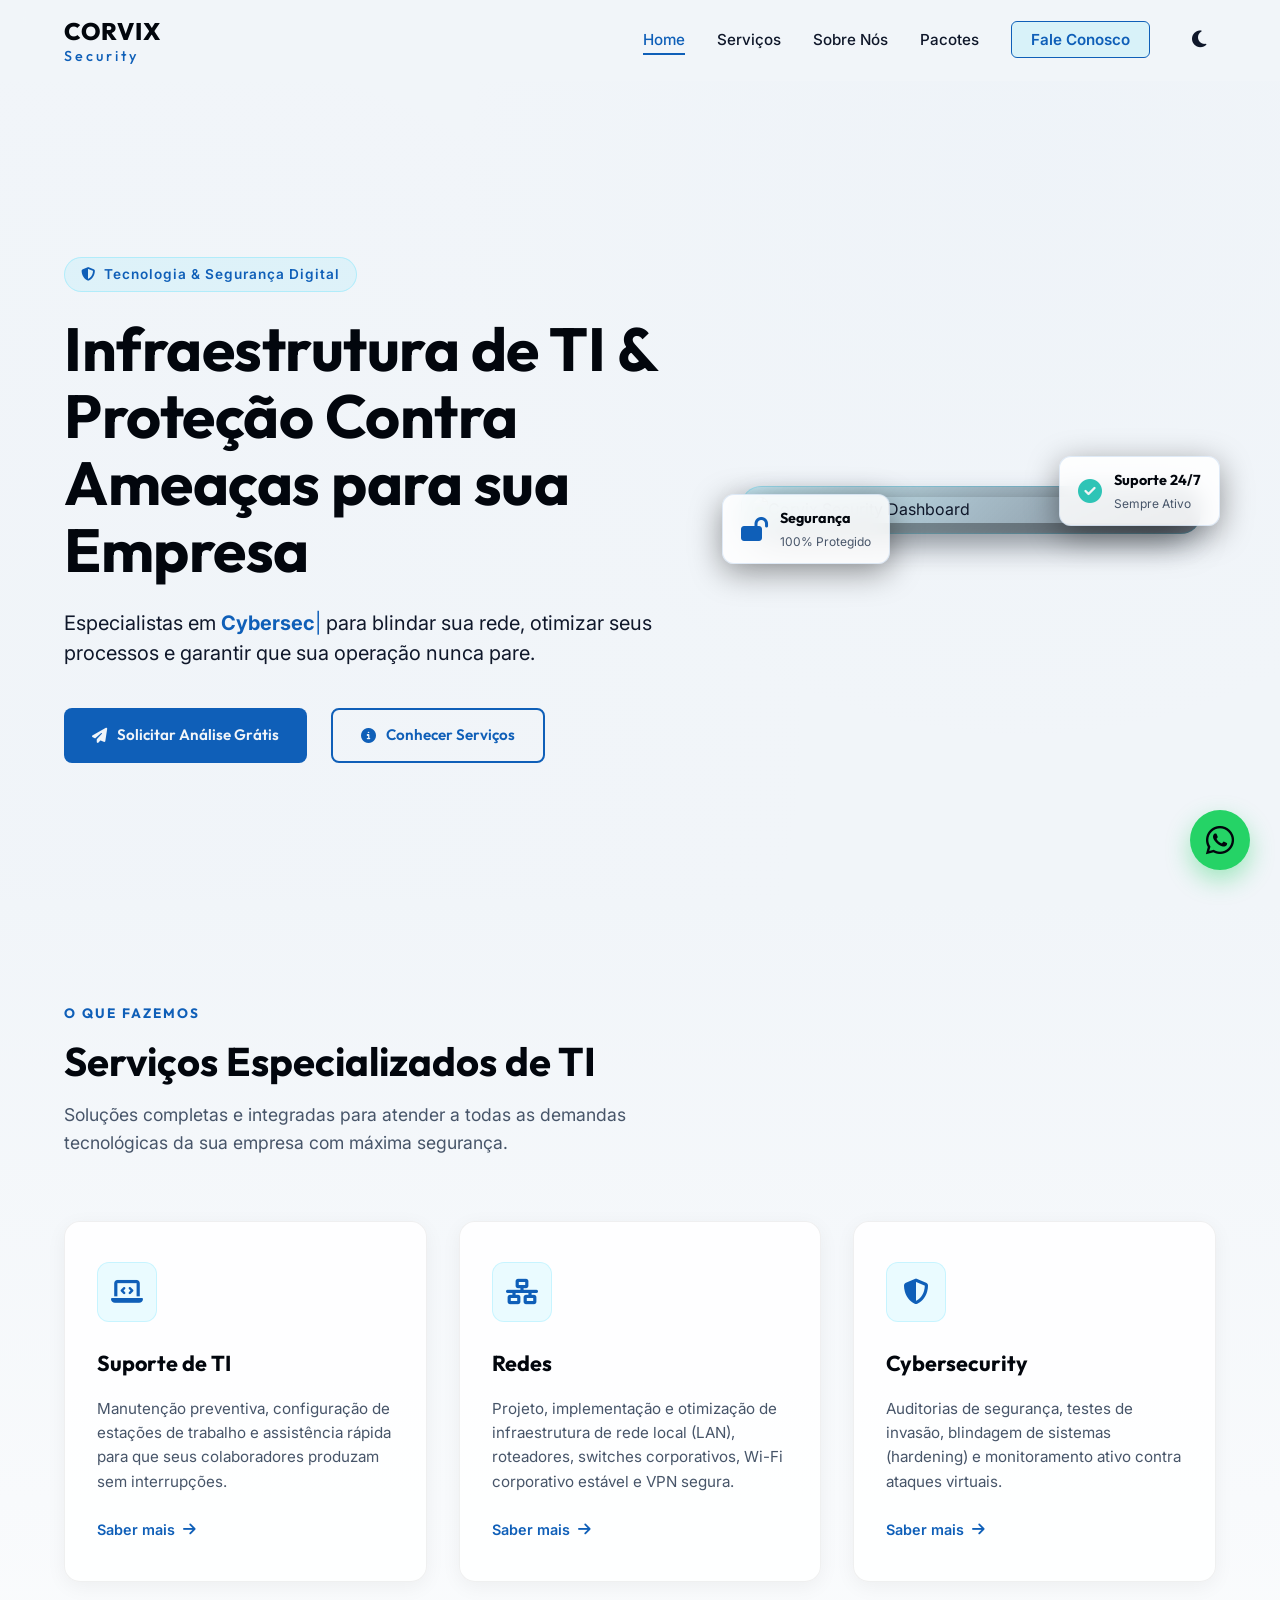
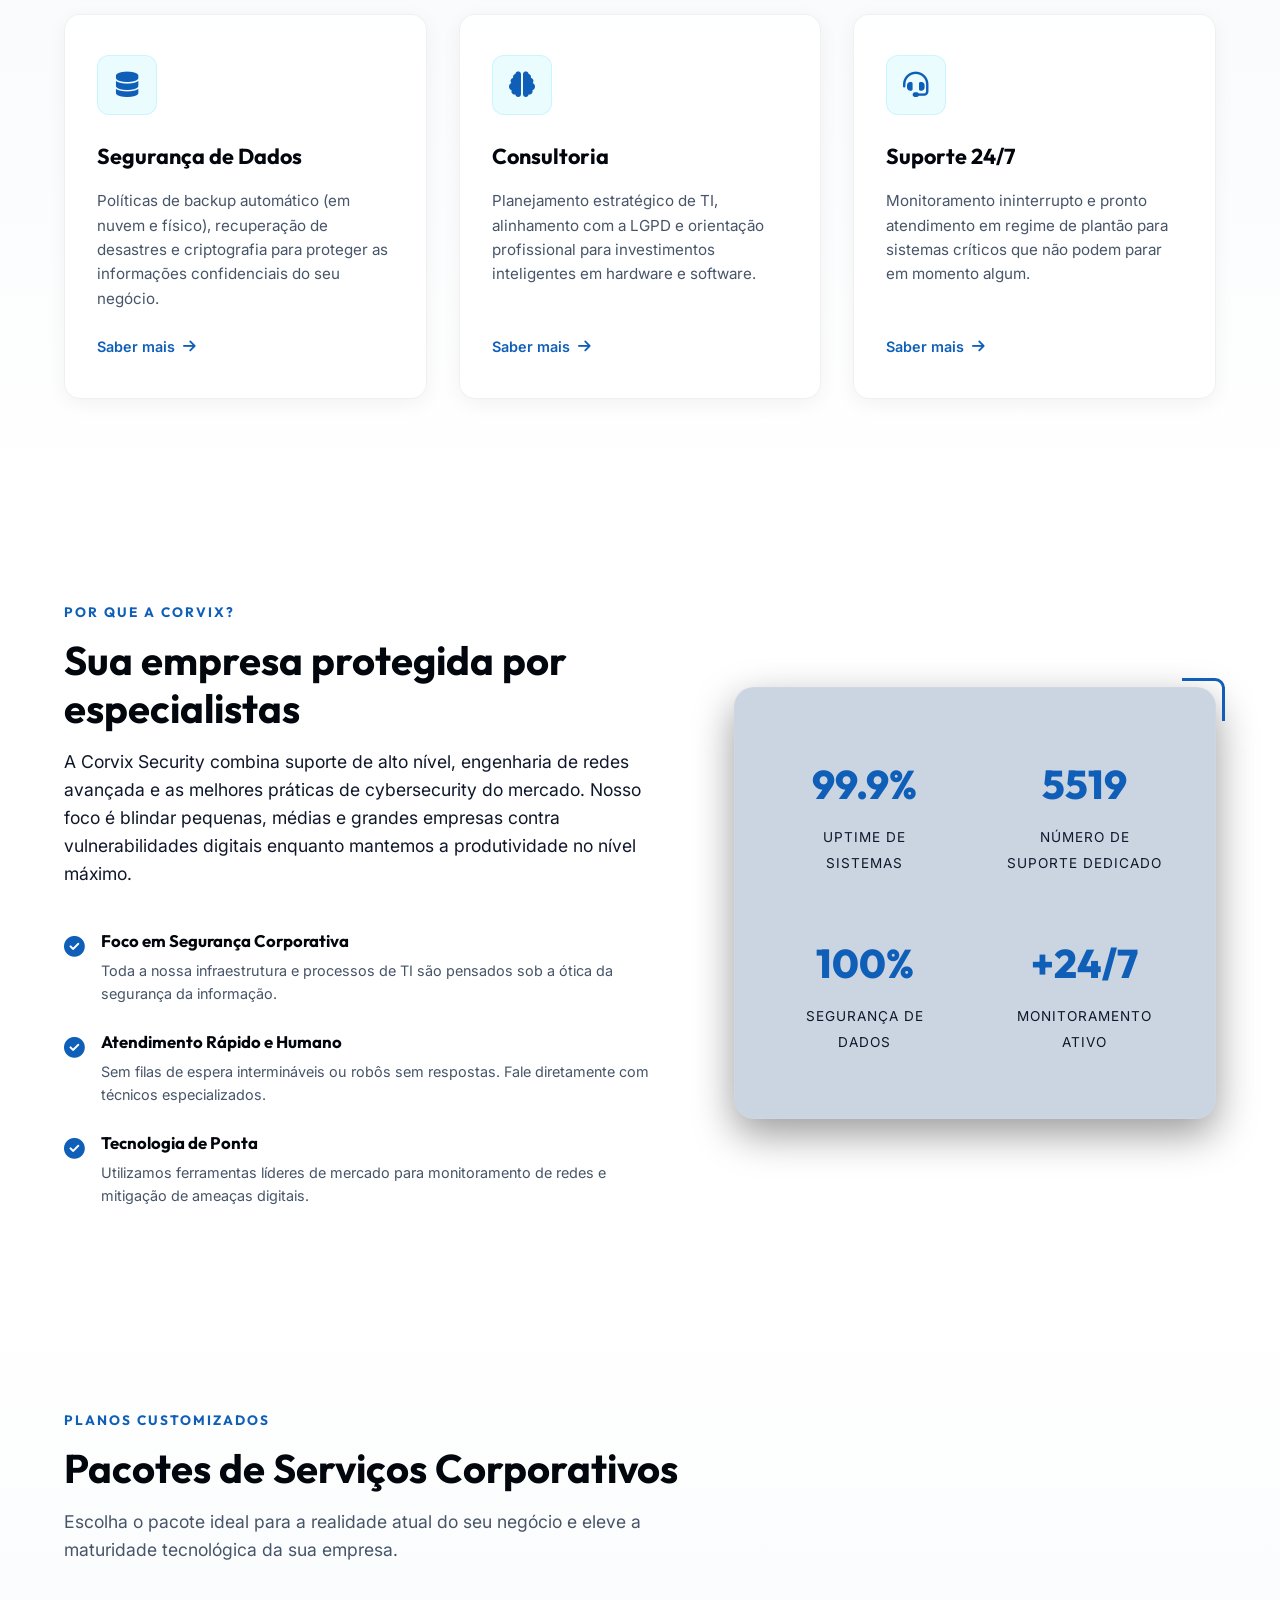
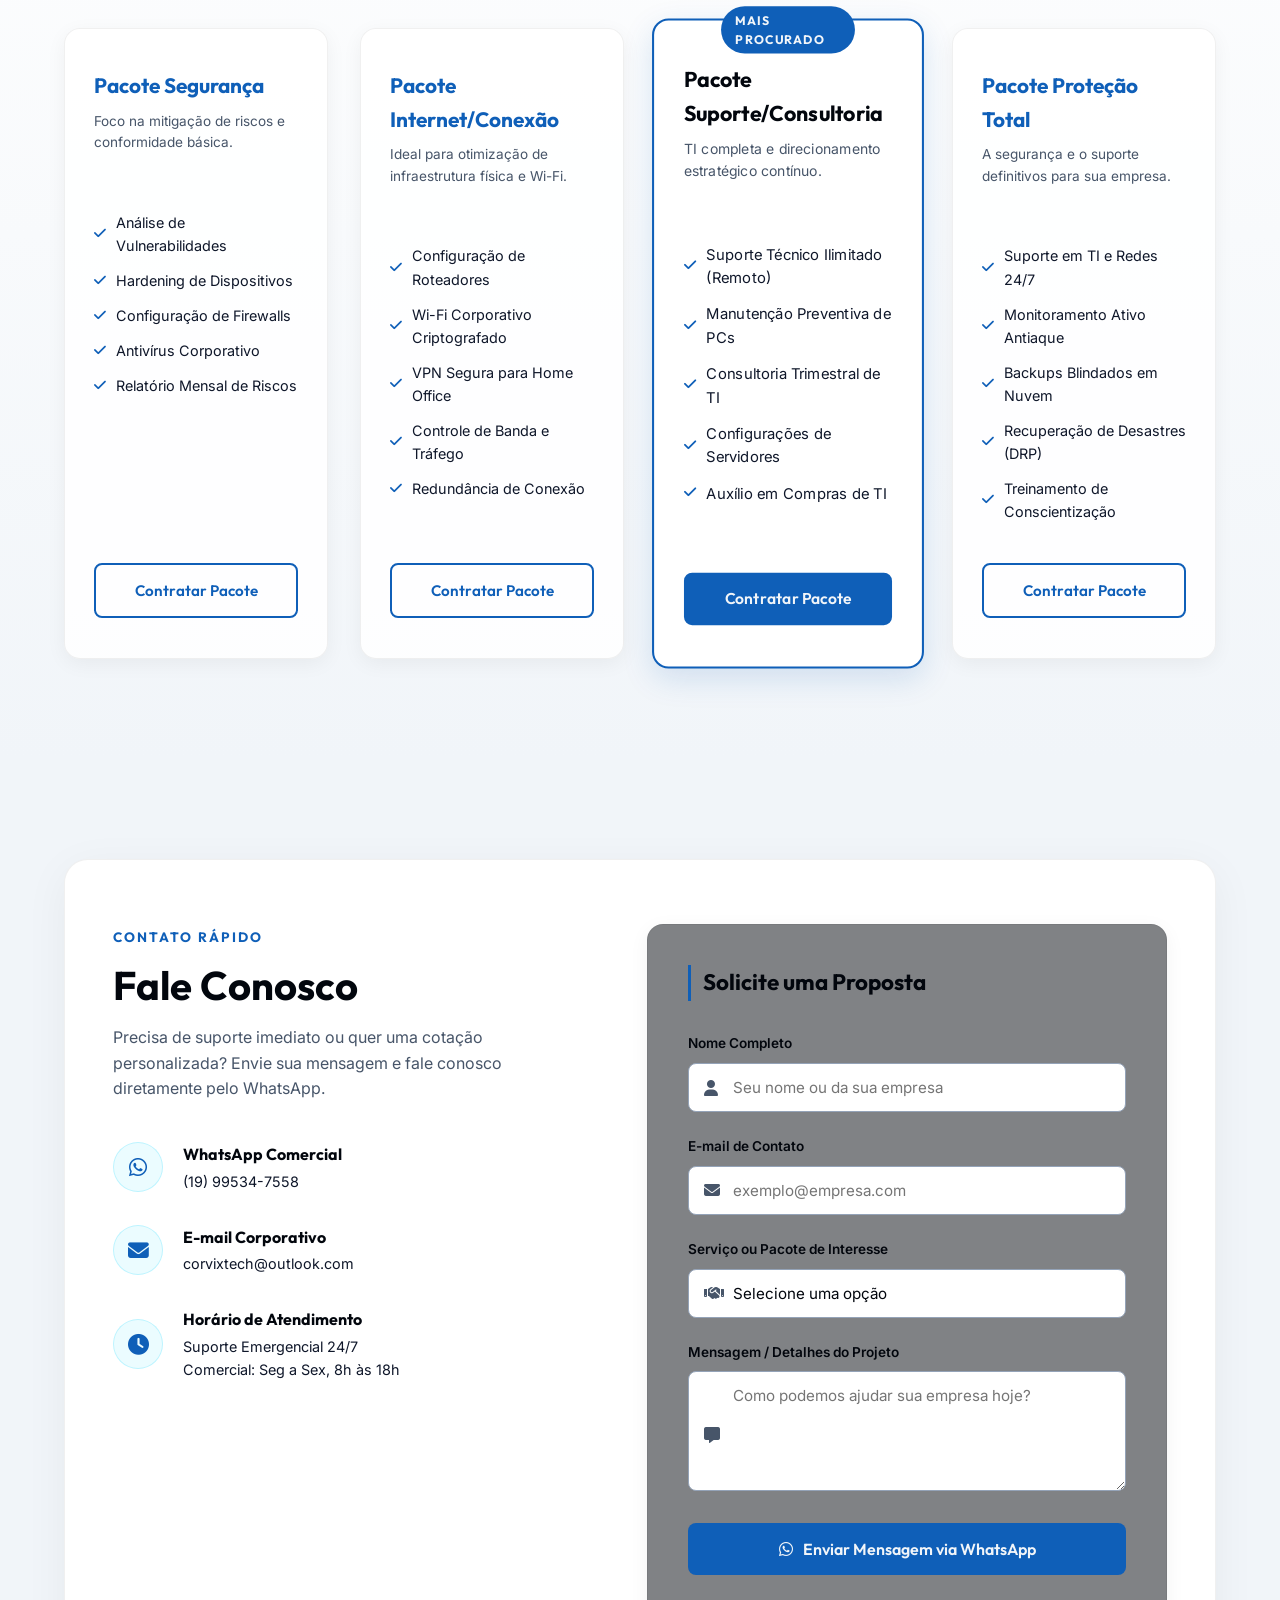
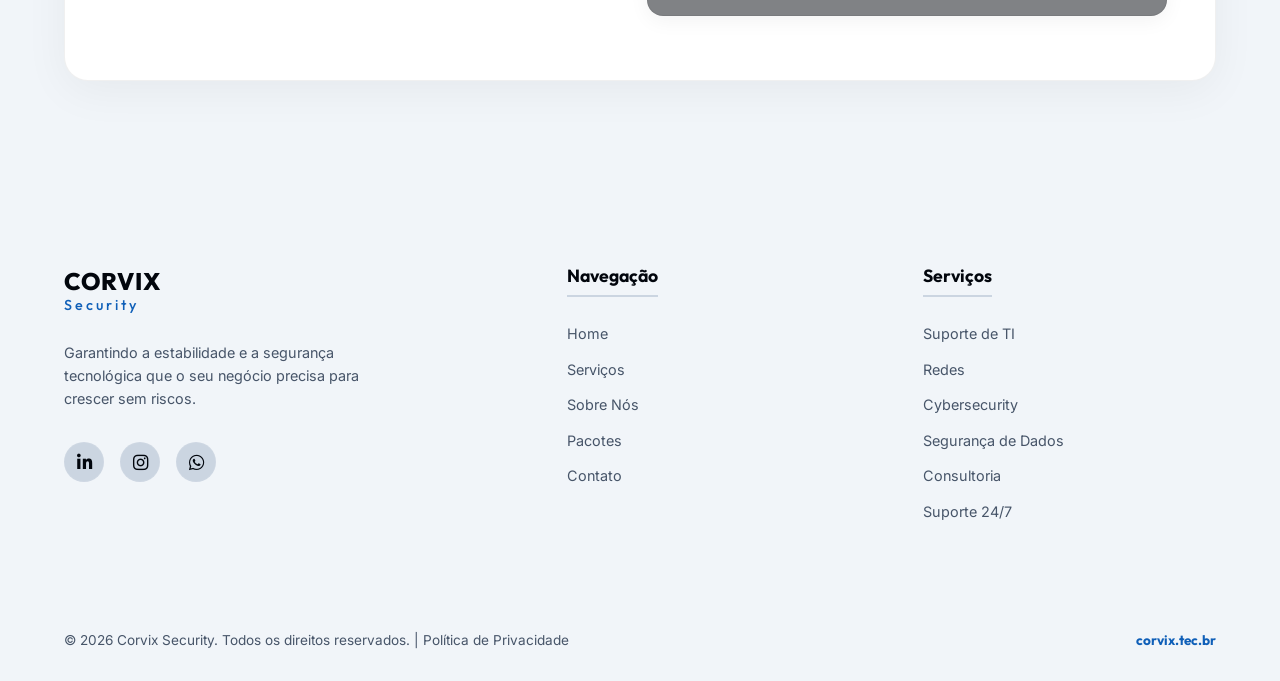
==== commit 4bf3e585: "Update index.html Background better layout" ====
--- a/index.html
+++ b/index.html
@@ -23,7 +23,7 @@
   <header class="header-main">
     <nav class="nav-container">
       <a href="#" class="logo">
-        <img src="site%20foto.png" alt="Corvix Security Logo" class="logo-img" onerror="this.style.display='none'; document.getElementById('logo-text').style.display='block';" />
+        <img src="sitefoto.png" alt="Corvix Security Logo" class="logo-img" onerror="this.style.display='none'; document.getElementById('logo-text').style.display='block';" />
         <span id="logo-text" class="logo-text-fallback" style="display: none;">CORVIX <span>Security</span></span>
       </a>
 
@@ -75,7 +75,7 @@
       </div>
       <div class="hero-image-wrapper">
         <div class="hero-image-card">
-          <img src="site%20foto.png" alt="Corvix Security Dashboard" class="hero-img" />
+          <img src="sitefoto.png" alt="Corvix Security Dashboard" class="hero-img" />
           <div class="floating-badge badge-1">
             <i class="fa-solid fa-lock-open color-cyan"></i>
             <div>
@@ -413,7 +413,7 @@
     <div class="footer-container">
       <div class="footer-brand">
         <a href="#" class="logo footer-logo">
-          <img src="site%20foto.png" alt="Corvix Security Logo" class="logo-img" onerror="this.style.display='none'; document.getElementById('footer-logo-text').style.display='block';" />
+          <img src="sitefoto.png" alt="Corvix Security Logo" class="logo-img" onerror="this.style.display='none'; document.getElementById('footer-logo-text').style.display='block';" />
           <span id="footer-logo-text" class="logo-text-fallback" style="display: none;">CORVIX <span>Security</span></span>
         </a>
         <p>Garantindo a estabilidade e a segurança tecnológica que o seu negócio precisa para crescer sem riscos.</p>
--- a/style.css
+++ b/style.css
@@ -26,6 +26,40 @@
   --glass-bg: rgba(12, 26, 48, 0.65);
   --glass-border: rgba(0, 210, 255, 0.15);
   --shadow-glow: 0 0 20px rgba(0, 210, 255, 0.15);
+
+  /* Elementos Adaptáveis de Fundo */
+  --hero-bg-gradient: linear-gradient(rgba(2, 6, 13, 0.82), rgba(2, 6, 13, 0.95)),
+                      radial-gradient(circle at 80% 20%, rgba(12, 43, 92, 0.5), transparent 45%),
+                      radial-gradient(circle at 10% 80%, rgba(15, 34, 63, 0.4), transparent 50%);
+  --header-bg: rgba(2, 6, 13, 0.85);
+  --input-bg: var(--color-blue-dark-2);
+  --input-border: rgba(255, 255, 255, 0.05);
+}
+
+body.light-theme {
+  /* Redefinição para o Tema Claro (Azul escuro, cinza, preto e branco invertido) */
+  --color-black: #f1f5f9;           /* Cinza ultra-claro de fundo */
+  --color-blue-dark-1: #ffffff;     /* Branco para seções principais */
+  --color-blue-dark-2: #cbd5e1;     /* Cinza/azul claro para bordas e divisores */
+  --color-blue-card: #ffffff;       /* Cards brancos */
+  --color-gray: #475569;            /* Cinza escuro para suporte de leitura */
+  --color-gray-light: #0f172a;      /* Azul escuro/preto para texto principal */
+  --color-white: #02060d;           /* Inverte texto branco para ultra-escuro */
+  
+  /* Tons de Acento Claros (Azul profissional corporativo em vez de ciano neon) */
+  --color-accent: #0f5fb8;          /* Azul profissional escuro */
+  --color-accent-hover: #0a4a90;    /* Hover do azul profissional */
+  
+  --glass-bg: rgba(255, 255, 255, 0.85);
+  --glass-border: rgba(15, 95, 184, 0.12);
+  --shadow-glow: 0 10px 30px rgba(15, 95, 184, 0.08);
+
+  --hero-bg-gradient: linear-gradient(rgba(241, 245, 249, 0.9), rgba(241, 245, 249, 0.95)),
+                      radial-gradient(circle at 80% 20%, rgba(15, 95, 184, 0.12), transparent 45%),
+                      radial-gradient(circle at 10% 80%, rgba(200, 210, 230, 0.25), transparent 50%);
+  --header-bg: rgba(241, 245, 249, 0.9);
+  --input-bg: #ffffff;
+  --input-border: #94a3b8;
 }
 
 /* Reset Básico */
@@ -144,7 +178,7 @@
   left: 0;
   width: 100%;
   z-index: 1000;
-  background-color: rgba(2, 6, 13, 0.85);
+  background-color: var(--header-bg);
   backdrop-filter: blur(12px);
   border-bottom: 1px solid rgba(255, 255, 255, 0.03);
   transition: var(--transition-smooth);
@@ -178,9 +212,15 @@
 }
 
 .logo-img {
-  max-height: 48px;
+  max-height: 52px;
+  width: auto;
   object-fit: contain;
   border-radius: 4px;
+  transition: var(--transition-smooth);
+}
+
+.logo:hover .logo-img {
+  transform: scale(1.05);
 }
 
 .logo-text-fallback span {
@@ -315,10 +355,7 @@
   display: flex;
   align-items: center;
   padding-top: 120px;
-  background: 
-    linear-gradient(rgba(2, 6, 13, 0.82), rgba(2, 6, 13, 0.95)),
-    radial-gradient(circle at 80% 20%, rgba(12, 43, 92, 0.5), transparent 45%),
-    radial-gradient(circle at 10% 80%, rgba(15, 34, 63, 0.4), transparent 50%);
+  background: var(--hero-bg-gradient);
   overflow: hidden;
 }
 
@@ -884,8 +921,8 @@
 .input-wrapper select,
 .input-wrapper textarea {
   width: 100%;
-  background-color: var(--color-blue-dark-2);
-  border: 1.5px solid rgba(255, 255, 255, 0.05);
+  background-color: var(--input-bg);
+  border: 1.5px solid var(--input-border);
   color: var(--color-white);
   padding: 14px 16px 14px 44px;
   border-radius: 8px;
@@ -1289,3 +1326,72 @@
     grid-template-columns: 1fr;
   }
 }
+
+/* ==========================================================================
+   Estilização do Botão de Alternância de Tema
+   ========================================================================== */
+.theme-toggle-btn {
+  background: none;
+  border: none;
+  color: var(--color-gray-light);
+  font-size: 1.2rem;
+  cursor: pointer;
+  padding: 6px 10px;
+  display: flex;
+  align-items: center;
+  justify-content: center;
+  transition: var(--transition-smooth);
+  border-radius: 6px;
+}
+
+.theme-toggle-btn:hover {
+  color: var(--color-accent);
+  background-color: rgba(255, 255, 255, 0.05);
+  transform: scale(1.1);
+}
+
+body.light-theme .theme-toggle-btn:hover {
+  background-color: rgba(0, 0, 0, 0.05);
+}
+
+/* Ajustes Específicos para o Tema Claro */
+body.light-theme .logo-img {
+  /* Caso o logo original site foto.png seja muito claro/branco, aplicamos 
+     um filtro de inversão para garantir contraste em fundo claro */
+  filter: brightness(0.2); 
+}
+
+body.light-theme .hero-overlay {
+  background: rgba(255, 255, 255, 0.15);
+}
+
+body.light-theme .nav-link:hover, 
+body.light-theme .nav-link.active {
+  color: var(--color-accent);
+}
+
+body.light-theme .btn-secondary {
+  border-color: var(--color-accent);
+  color: var(--color-accent);
+}
+
+body.light-theme .btn-secondary:hover {
+  background-color: rgba(15, 95, 184, 0.05);
+}
+
+body.light-theme .service-card,
+body.light-theme .package-card,
+body.light-theme .contact-form-panel {
+  box-shadow: 0 5px 20px rgba(0, 0, 0, 0.05);
+  border: 1px solid rgba(0, 0, 0, 0.06);
+}
+
+body.light-theme .package-card.featured {
+  border: 2px solid var(--color-accent);
+  box-shadow: 0 10px 30px rgba(15, 95, 184, 0.15);
+}
+
+body.light-theme .contact-wrapper {
+  box-shadow: 0 10px 45px rgba(0, 0, 0, 0.05);
+  border: 1px solid rgba(0, 0, 0, 0.06);
+}
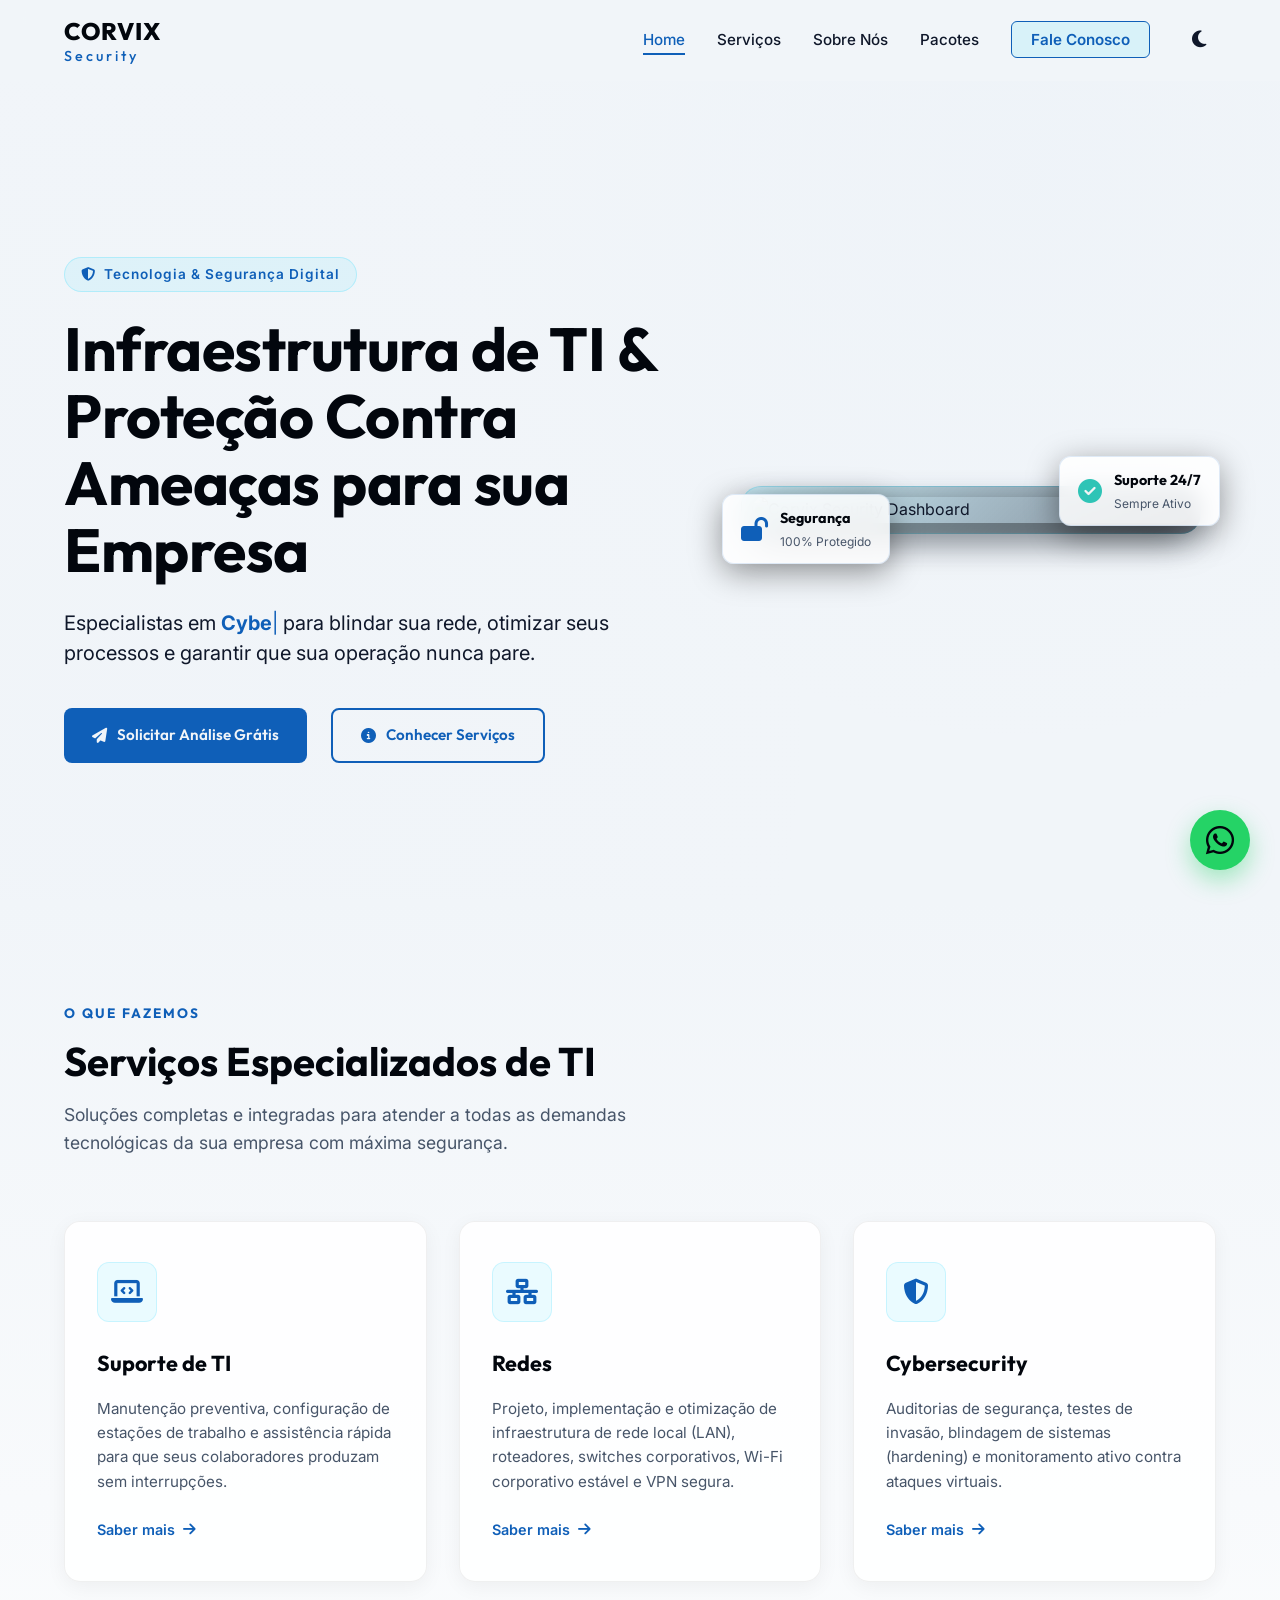
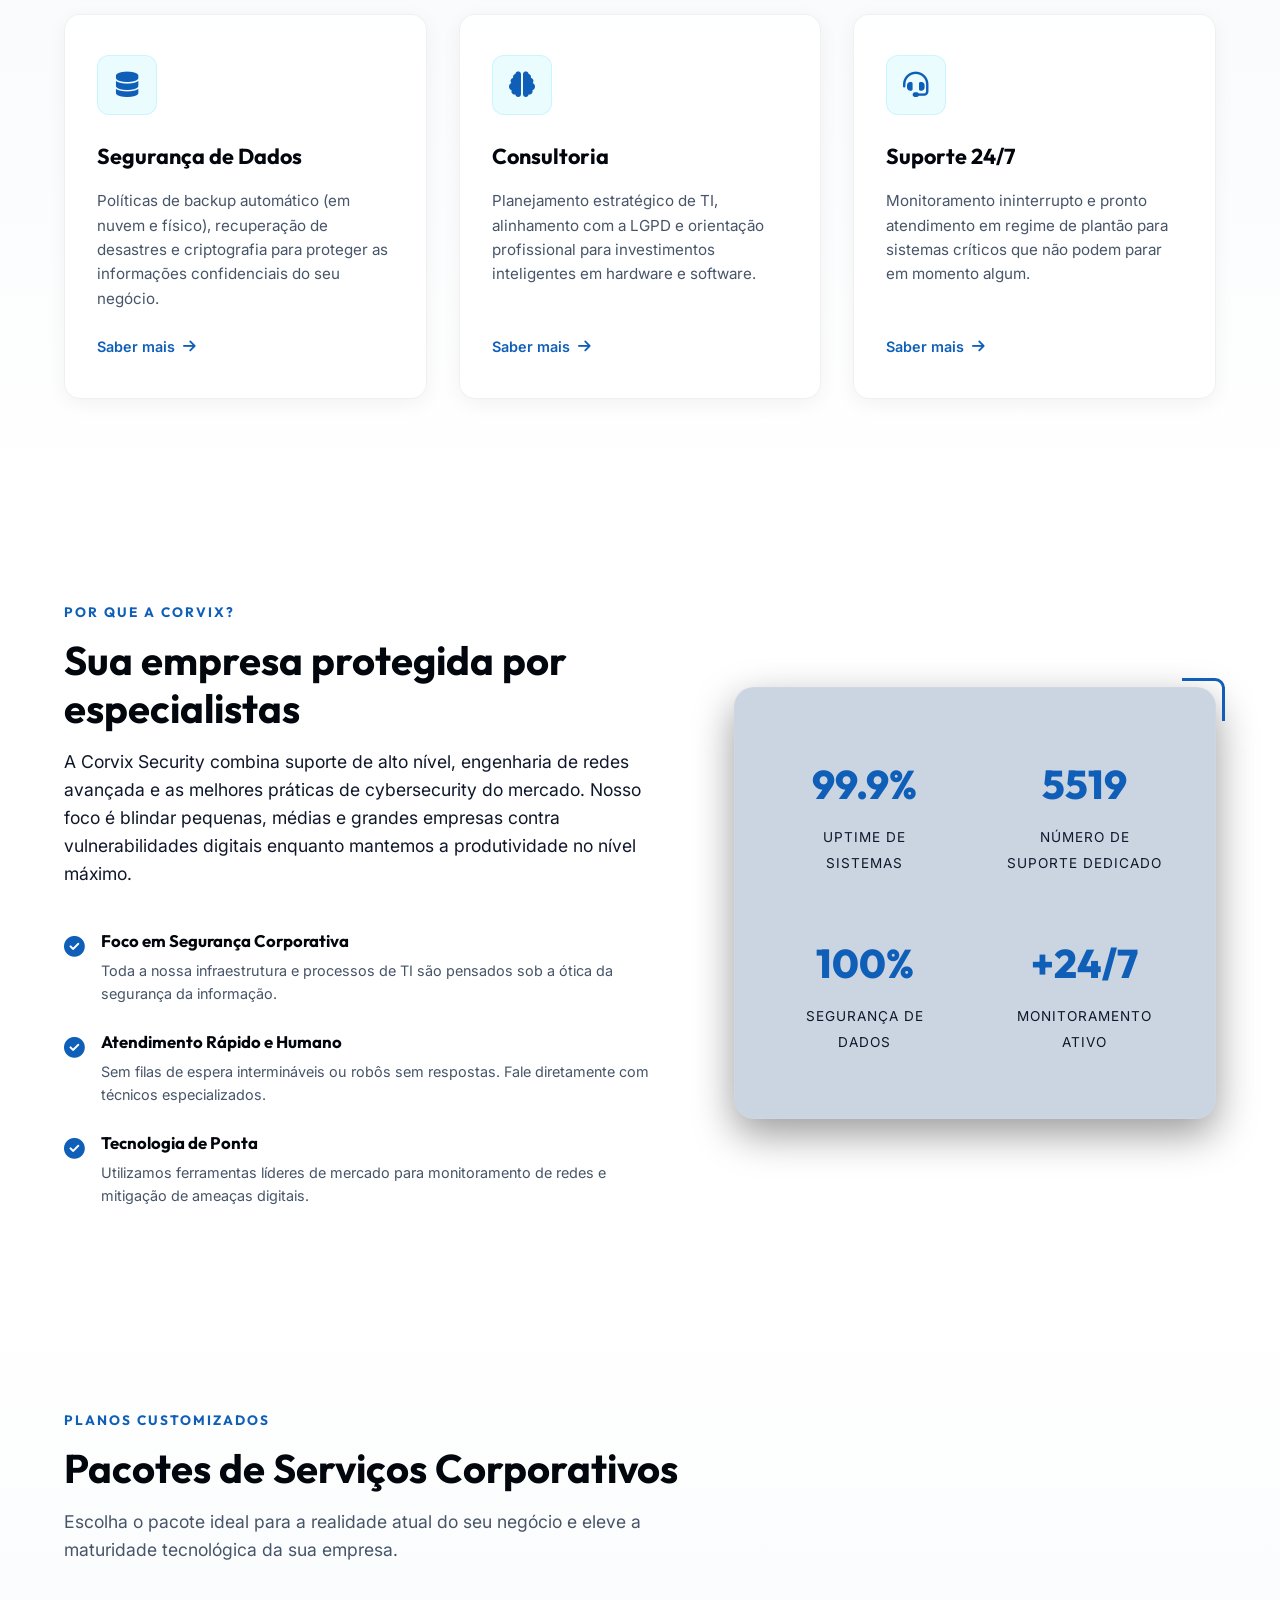
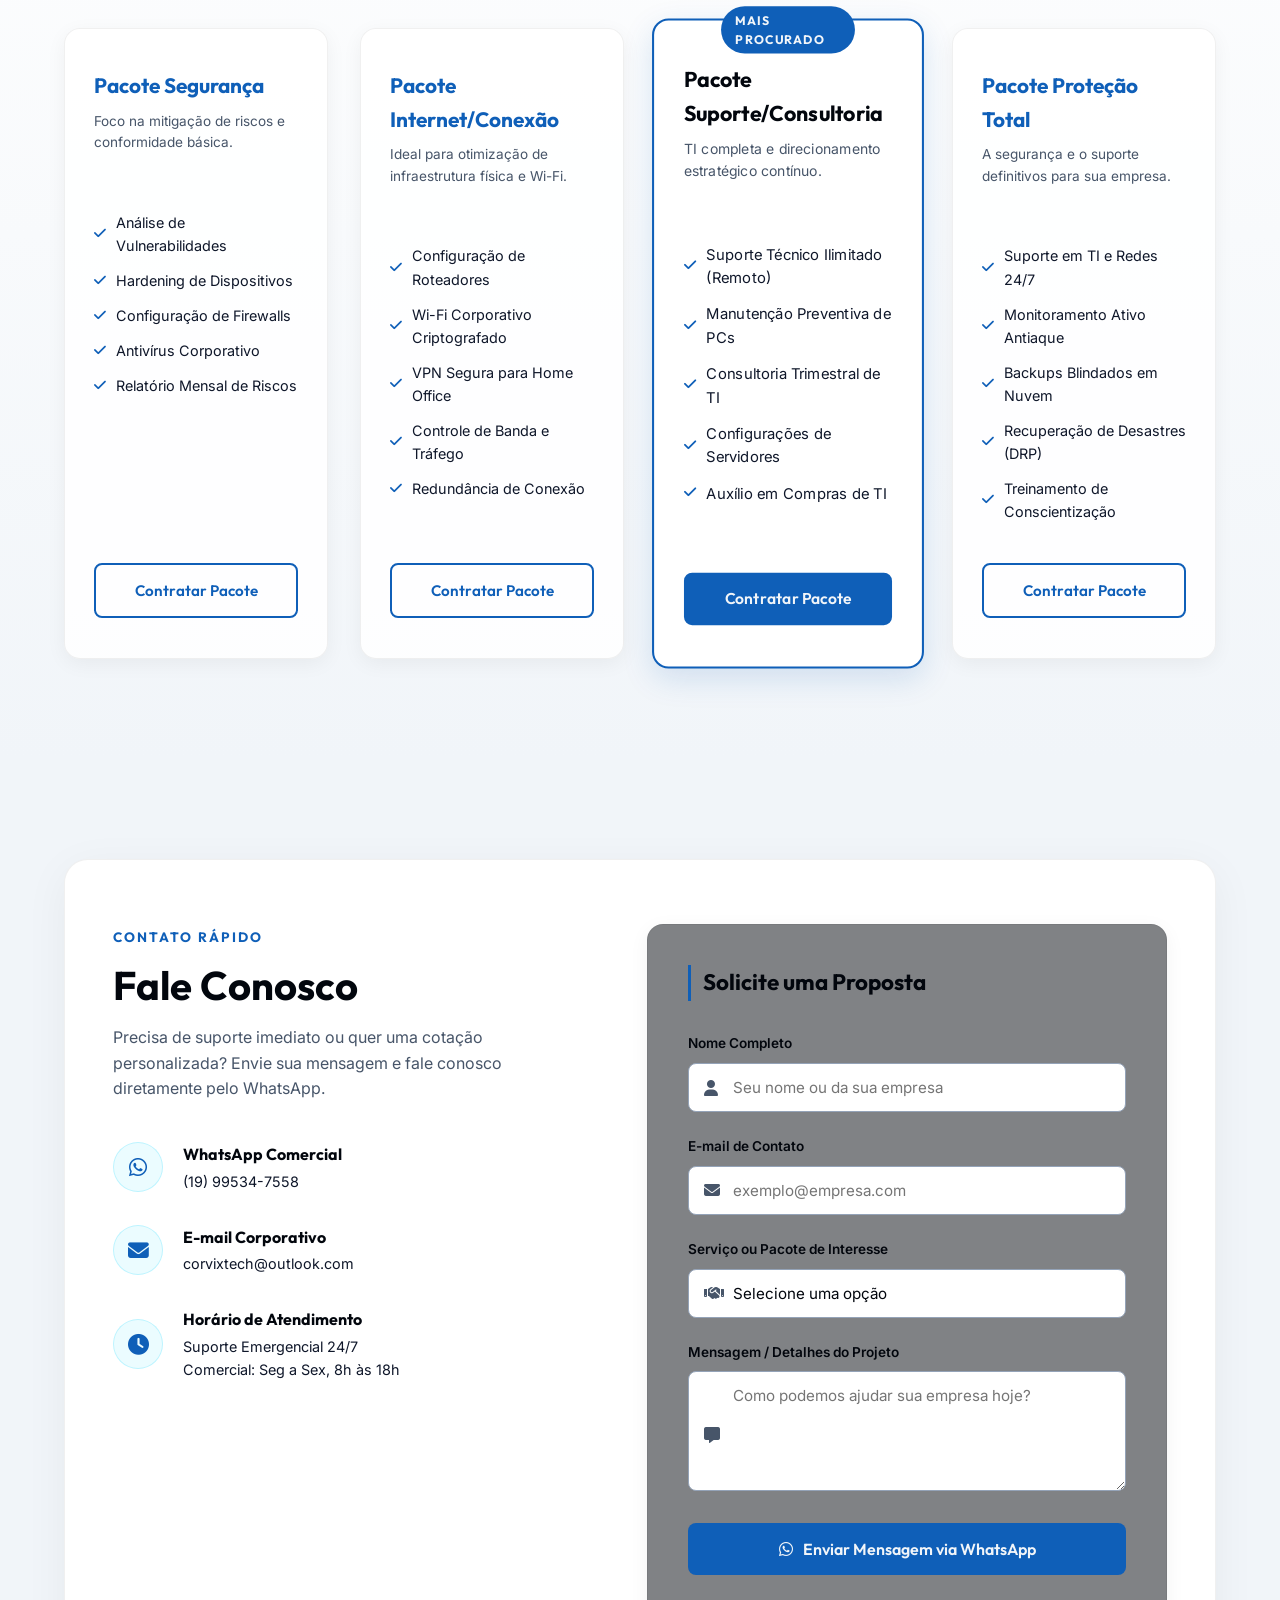
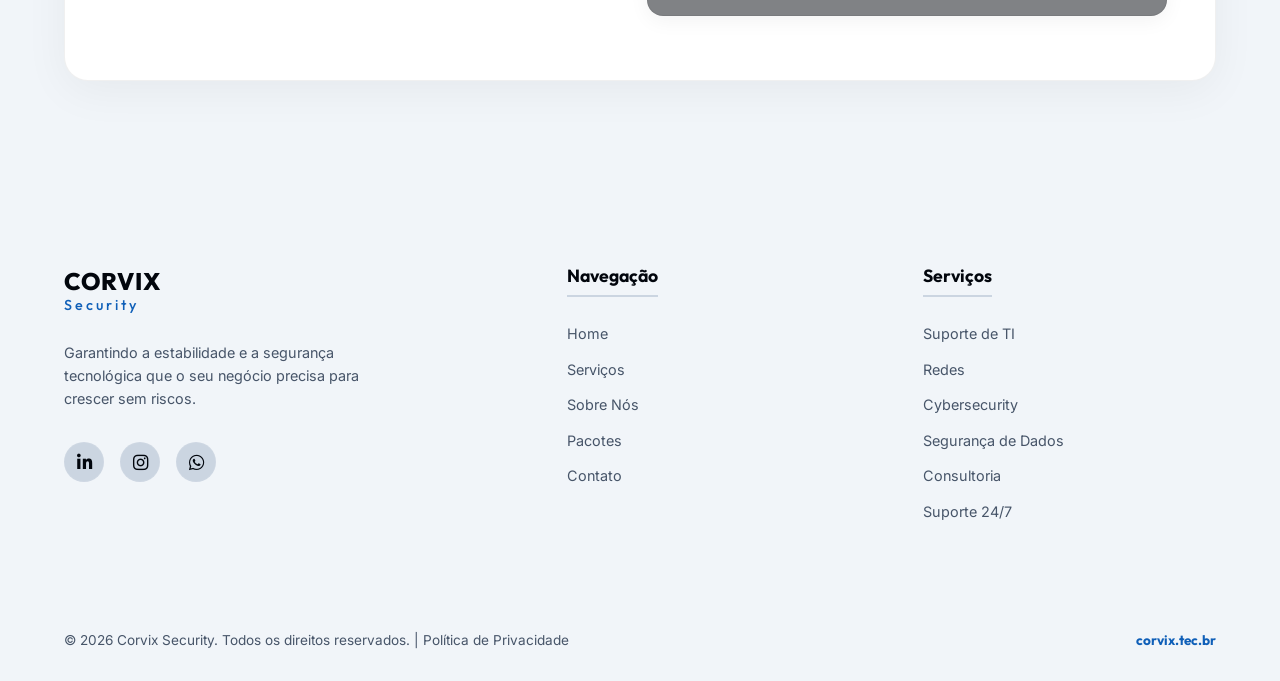
==== commit 672afed2: "Add files via upload" ====
--- a/index.html
+++ b/index.html
@@ -1,475 +1,475 @@
-<!DOCTYPE html>
-<html lang="pt-BR">
-<head>
-  <meta charset="UTF-8" />
-  <meta name="viewport" content="width=device-width, initial-scale=1.0" />
-  <title>Corvix Security | Suporte de TI, Redes e Cybersecurity</title>
-  <meta name="description" content="A Corvix Security oferece soluções robustas de Suporte de TI, Redes, Cybersecurity, Segurança de Dados, Consultoria e Suporte 24/7 para empresas que buscam segurança e estabilidade." />
-  
-  <!-- Fontes do Google -->
-  <link rel="preconnect" href="https://fonts.googleapis.com">
-  <link rel="preconnect" href="https://fonts.gstatic.com" crossorigin>
-  <link href="https://fonts.googleapis.com/css2?family=Inter:wght@300;400;500;600;700&family=Outfit:wght@400;600;700;800&display=swap" rel="stylesheet">
-  
-  <!-- FontAwesome Icons -->
-  <link rel="stylesheet" href="https://cdnjs.cloudflare.com/ajax/libs/font-awesome/6.4.0/css/all.min.css" />
-  
-  <!-- Estilos Customizados -->
-  <link rel="stylesheet" href="style.css" />
-</head>
-<body>
-
-  <!-- Header / Navegação -->
-  <header class="header-main">
-    <nav class="nav-container">
-      <a href="#" class="logo">
-        <img src="sitefoto.png" alt="Corvix Security Logo" class="logo-img" onerror="this.style.display='none'; document.getElementById('logo-text').style.display='block';" />
-        <span id="logo-text" class="logo-text-fallback" style="display: none;">CORVIX <span>Security</span></span>
-      </a>
-
-      <!-- Menu Desktop -->
-      <ul class="nav-menu">
-        <li><a href="#home" class="nav-link active">Home</a></li>
-        <li><a href="#servicos" class="nav-link">Serviços</a></li>
-        <li><a href="#sobre" class="nav-link">Sobre Nós</a></li>
-        <li><a href="#pacotes" class="nav-link">Pacotes</a></li>
-        <li><a href="#contato" class="nav-link btn-nav">Fale Conosco</a></li>
-        <li><button id="theme-toggle" class="theme-toggle-btn" aria-label="Alterar Tema"><i class="fa-solid fa-sun"></i></button></li>
-      </ul>
-
-      <!-- Toggle Menu Mobile -->
-      <button class="mobile-menu-btn" id="mobile-menu-btn" aria-label="Abrir Menu">
-        <i class="fa-solid fa-bars"></i>
-      </button>
-    </nav>
-  </header>
-
-  <!-- Menu Mobile Dropdown -->
-  <div class="mobile-menu" id="mobile-menu">
-    <ul class="mobile-menu-list">
-      <li><a href="#home" class="mobile-link">Home</a></li>
-      <li><a href="#servicos" class="mobile-link">Serviços</a></li>
-      <li><a href="#sobre" class="mobile-link">Sobre Nós</a></li>
-      <li><a href="#pacotes" class="mobile-link">Pacotes</a></li>
-      <li><a href="#contato" class="mobile-link btn-mobile-nav">Fale Conosco</a></li>
-      <li><button id="theme-toggle-mobile" class="theme-toggle-btn" aria-label="Alterar Tema"><i class="fa-solid fa-sun"></i></button></li>
-    </ul>
-  </div>
-
-  <!-- Hero Section -->
-  <section id="home" class="hero-section">
-    <div class="hero-overlay"></div>
-    <div class="hero-container">
-      <div class="hero-content">
-        <span class="hero-badge"><i class="fa-solid fa-shield-halved"></i> Tecnologia & Segurança Digital</span>
-        <h1 class="hero-title">
-          Infraestrutura de TI & Proteção Contra Ameaças para sua Empresa
-        </h1>
-        <p class="hero-subtitle">
-          Especialistas em <span id="typewriter" class="typewriter"></span><span class="cursor">|</span> para blindar sua rede, otimizar seus processos e garantir que sua operação nunca pare.
-        </p>
-        <div class="hero-actions">
-          <a href="#contato" class="btn btn-primary"><i class="fa-solid fa-paper-plane"></i> Solicitar Análise Grátis</a>
-          <a href="#servicos" class="btn btn-secondary"><i class="fa-solid fa-circle-info"></i> Conhecer Serviços</a>
-        </div>
-      </div>
-      <div class="hero-image-wrapper">
-        <div class="hero-image-card">
-          <img src="sitefoto.png" alt="Corvix Security Dashboard" class="hero-img" />
-          <div class="floating-badge badge-1">
-            <i class="fa-solid fa-lock-open color-cyan"></i>
-            <div>
-              <h4>Segurança</h4>
-              <p>100% Protegido</p>
-            </div>
-          </div>
-          <div class="floating-badge badge-2">
-            <i class="fa-solid fa-circle-check color-green"></i>
-            <div>
-              <h4>Suporte 24/7</h4>
-              <p>Sempre Ativo</p>
-            </div>
-          </div>
-        </div>
-      </div>
-    </div>
-  </section>
-
-  <!-- Serviços Section -->
-  <section id="servicos" class="services-section">
-    <div class="section-container">
-      <div class="section-header">
-        <span class="section-tag">O que fazemos</span>
-        <h2 class="section-title">Serviços Especializados de TI</h2>
-        <p class="section-description">
-          Soluções completas e integradas para atender a todas as demandas tecnológicas da sua empresa com máxima segurança.
-        </p>
-      </div>
-
-      <div class="services-grid">
-        <!-- Suporte de TI -->
-        <div class="service-card">
-          <div class="service-icon-wrapper">
-            <i class="fa-solid fa-laptop-code"></i>
-          </div>
-          <h3>Suporte de TI</h3>
-          <p>Manutenção preventiva, configuração de estações de trabalho e assistência rápida para que seus colaboradores produzam sem interrupções.</p>
-          <a href="javascript:void(0)" class="service-link" onclick="openServiceModal('suporte_ti')">Saber mais <i class="fa-solid fa-arrow-right"></i></a>
-        </div>
-
-        <!-- Redes -->
-        <div class="service-card">
-          <div class="service-icon-wrapper">
-            <i class="fa-solid fa-network-wired"></i>
-          </div>
-          <h3>Redes</h3>
-          <p>Projeto, implementação e otimização de infraestrutura de rede local (LAN), roteadores, switches corporativos, Wi-Fi corporativo estável e VPN segura.</p>
-          <a href="javascript:void(0)" class="service-link" onclick="openServiceModal('redes')">Saber mais <i class="fa-solid fa-arrow-right"></i></a>
-        </div>
-
-        <!-- Cybersecurity -->
-        <div class="service-card">
-          <div class="service-icon-wrapper">
-            <i class="fa-solid fa-shield-halved"></i>
-          </div>
-          <h3>Cybersecurity</h3>
-          <p>Auditorias de segurança, testes de invasão, blindagem de sistemas (hardening) e monitoramento ativo contra ataques virtuais.</p>
-          <a href="javascript:void(0)" class="service-link" onclick="openServiceModal('cybersecurity')">Saber mais <i class="fa-solid fa-arrow-right"></i></a>
-        </div>
-
-        <!-- Segurança de Dados -->
-        <div class="service-card">
-          <div class="service-icon-wrapper">
-            <i class="fa-solid fa-database"></i>
-          </div>
-          <h3>Segurança de Dados</h3>
-          <p>Políticas de backup automático (em nuvem e físico), recuperação de desastres e criptografia para proteger as informações confidenciais do seu negócio.</p>
-          <a href="javascript:void(0)" class="service-link" onclick="openServiceModal('seguranca_dados')">Saber mais <i class="fa-solid fa-arrow-right"></i></a>
-        </div>
-
-        <!-- Consultoria -->
-        <div class="service-card">
-          <div class="service-icon-wrapper">
-            <i class="fa-solid fa-brain"></i>
-          </div>
-          <h3>Consultoria</h3>
-          <p>Planejamento estratégico de TI, alinhamento com a LGPD e orientação profissional para investimentos inteligentes em hardware e software.</p>
-          <a href="javascript:void(0)" class="service-link" onclick="openServiceModal('consultoria')">Saber mais <i class="fa-solid fa-arrow-right"></i></a>
-        </div>
-
-        <!-- Suporte 24/7 -->
-        <div class="service-card">
-          <div class="service-icon-wrapper">
-            <i class="fa-solid fa-headset"></i>
-          </div>
-          <h3>Suporte 24/7</h3>
-          <p>Monitoramento ininterrupto e pronto atendimento em regime de plantão para sistemas críticos que não podem parar em momento algum.</p>
-          <a href="javascript:void(0)" class="service-link" onclick="openServiceModal('suporte_247')">Saber mais <i class="fa-solid fa-arrow-right"></i></a>
-        </div>
-      </div>
-    </div>
-  </section>
-
-  <!-- Sobre / Infos Section -->
-  <section id="sobre" class="about-section">
-    <div class="section-container about-grid">
-      <div class="about-info">
-        <span class="section-tag">Por que a Corvix?</span>
-        <h2 class="section-title">Sua empresa protegida por especialistas</h2>
-        <p class="about-text">
-          A Corvix Security combina suporte de alto nível, engenharia de redes avançada e as melhores práticas de cybersecurity do mercado. Nosso foco é blindar pequenas, médias e grandes empresas contra vulnerabilidades digitais enquanto mantemos a produtividade no nível máximo.
-        </p>
-        
-        <div class="features-list">
-          <div class="feature-item">
-            <div class="feature-icon"><i class="fa-solid fa-circle-check"></i></div>
-            <div>
-              <h4>Foco em Segurança Corporativa</h4>
-              <p>Toda a nossa infraestrutura e processos de TI são pensados sob a ótica da segurança da informação.</p>
-            </div>
-          </div>
-          <div class="feature-item">
-            <div class="feature-icon"><i class="fa-solid fa-circle-check"></i></div>
-            <div>
-              <h4>Atendimento Rápido e Humano</h4>
-              <p>Sem filas de espera intermináveis ou robôs sem respostas. Fale diretamente com técnicos especializados.</p>
-            </div>
-          </div>
-          <div class="feature-item">
-            <div class="feature-icon"><i class="fa-solid fa-circle-check"></i></div>
-            <div>
-              <h4>Tecnologia de Ponta</h4>
-              <p>Utilizamos ferramentas líderes de mercado para monitoramento de redes e mitigação de ameaças digitais.</p>
-            </div>
-          </div>
-        </div>
-      </div>
-
-      <div class="about-stats-card">
-        <div class="stats-item">
-          <span class="stats-number">99.9%</span>
-          <span class="stats-label">Uptime de Sistemas</span>
-        </div>
-        <div class="stats-item">
-          <span class="stats-number">5519</span>
-          <span class="stats-label">Número de Suporte Dedicado</span>
-        </div>
-        <div class="stats-item">
-          <span class="stats-number">100%</span>
-          <span class="stats-label">Segurança de Dados</span>
-        </div>
-        <div class="stats-item">
-          <span class="stats-number">+24/7</span>
-          <span class="stats-label">Monitoramento Ativo</span>
-        </div>
-      </div>
-    </div>
-  </section>
-
-  <!-- Pacotes Section -->
-  <section id="pacotes" class="packages-section">
-    <div class="section-container">
-      <div class="section-header">
-        <span class="section-tag">Planos Customizados</span>
-        <h2 class="section-title">Pacotes de Serviços Corporativos</h2>
-        <p class="section-description">
-          Escolha o pacote ideal para a realidade atual do seu negócio e eleve a maturidade tecnológica da sua empresa.
-        </p>
-      </div>
-
-      <div class="packages-grid">
-        <!-- Pacote Segurança -->
-        <div class="package-card">
-          <div class="package-header">
-            <h3>Pacote Segurança</h3>
-            <p class="package-desc">Foco na mitigação de riscos e conformidade básica.</p>
-          </div>
-          <ul class="package-features">
-            <li><i class="fa-solid fa-check"></i> Análise de Vulnerabilidades</li>
-            <li><i class="fa-solid fa-check"></i> Hardening de Dispositivos</li>
-            <li><i class="fa-solid fa-check"></i> Configuração de Firewalls</li>
-            <li><i class="fa-solid fa-check"></i> Antivírus Corporativo</li>
-            <li><i class="fa-solid fa-check"></i> Relatório Mensal de Riscos</li>
-          </ul>
-          <div class="package-footer">
-            <a href="#contato" class="btn btn-secondary" onclick="prefillPackage('Pacote Segurança')">Contratar Pacote</a>
-          </div>
-        </div>
-
-        <!-- Pacote Internet / Conexão -->
-        <div class="package-card">
-          <div class="package-header">
-            <h3>Pacote Internet/Conexão</h3>
-            <p class="package-desc">Ideal para otimização de infraestrutura física e Wi-Fi.</p>
-          </div>
-          <ul class="package-features">
-            <li><i class="fa-solid fa-check"></i> Configuração de Roteadores</li>
-            <li><i class="fa-solid fa-check"></i> Wi-Fi Corporativo Criptografado</li>
-            <li><i class="fa-solid fa-check"></i> VPN Segura para Home Office</li>
-            <li><i class="fa-solid fa-check"></i> Controle de Banda e Tráfego</li>
-            <li><i class="fa-solid fa-check"></i> Redundância de Conexão</li>
-          </ul>
-          <div class="package-footer">
-            <a href="#contato" class="btn btn-secondary" onclick="prefillPackage('Pacote Internet/Conexão')">Contratar Pacote</a>
-          </div>
-        </div>
-
-        <!-- Pacote Suporte / Consultoria -->
-        <div class="package-card featured">
-          <div class="featured-badge">Mais Procurado</div>
-          <div class="package-header">
-            <h3>Pacote Suporte/Consultoria</h3>
-            <p class="package-desc">TI completa e direcionamento estratégico contínuo.</p>
-          </div>
-          <ul class="package-features">
-            <li><i class="fa-solid fa-check"></i> Suporte Técnico Ilimitado (Remoto)</li>
-            <li><i class="fa-solid fa-check"></i> Manutenção Preventiva de PCs</li>
-            <li><i class="fa-solid fa-check"></i> Consultoria Trimestral de TI</li>
-            <li><i class="fa-solid fa-check"></i> Configurações de Servidores</li>
-            <li><i class="fa-solid fa-check"></i> Auxílio em Compras de TI</li>
-          </ul>
-          <div class="package-footer">
-            <a href="#contato" class="btn btn-primary" onclick="prefillPackage('Pacote Suporte/Consultoria')">Contratar Pacote</a>
-          </div>
-        </div>
-
-        <!-- Pacote Proteção Total -->
-        <div class="package-card">
-          <div class="package-header">
-            <h3>Pacote Proteção Total</h3>
-            <p class="package-desc">A segurança e o suporte definitivos para sua empresa.</p>
-          </div>
-          <ul class="package-features">
-            <li><i class="fa-solid fa-check"></i> Suporte em TI e Redes 24/7</li>
-            <li><i class="fa-solid fa-check"></i> Monitoramento Ativo Antiaque</li>
-            <li><i class="fa-solid fa-check"></i> Backups Blindados em Nuvem</li>
-            <li><i class="fa-solid fa-check"></i> Recuperação de Desastres (DRP)</li>
-            <li><i class="fa-solid fa-check"></i> Treinamento de Conscientização</li>
-          </ul>
-          <div class="package-footer">
-            <a href="#contato" class="btn btn-secondary" onclick="prefillPackage('Pacote Proteção Total')">Contratar Pacote</a>
-          </div>
-        </div>
-      </div>
-    </div>
-  </section>
-
-  <!-- Contato / Formulário -->
-  <section id="contato" class="contact-section">
-    <div class="section-container contact-wrapper">
-      <div class="contact-info-panel">
-        <span class="section-tag">Contato Rápido</span>
-        <h2 class="section-title">Fale Conosco</h2>
-        <p class="contact-subtitle">
-          Precisa de suporte imediato ou quer uma cotação personalizada? Envie sua mensagem e fale conosco diretamente pelo WhatsApp.
-        </p>
-
-        <div class="contact-methods">
-          <div class="method-item">
-            <div class="method-icon"><i class="fa-brands fa-whatsapp"></i></div>
-            <div>
-              <h4>WhatsApp Comercial</h4>
-              <p><a href="https://wa.me/5519995347558" target="_blank" class="contact-link">(19) 99534-7558</a></p>
-            </div>
-          </div>
-          <div class="method-item">
-            <div class="method-icon"><i class="fa-solid fa-envelope"></i></div>
-            <div>
-              <h4>E-mail Corporativo</h4>
-              <p><a href="mailto:corvixtech@outlook.com" class="contact-link">corvixtech@outlook.com</a></p>
-            </div>
-          </div>
-          <div class="method-item">
-            <div class="method-icon"><i class="fa-solid fa-clock"></i></div>
-            <div>
-              <h4>Horário de Atendimento</h4>
-              <p>Suporte Emergencial 24/7<br>Comercial: Seg a Sex, 8h às 18h</p>
-            </div>
-          </div>
-        </div>
-      </div>
-
-      <div class="contact-form-panel">
-        <h3>Solicite uma Proposta</h3>
-        <form onsubmit="sendMessage(event)" class="contact-form">
-          <div class="form-group">
-            <label for="name">Nome Completo</label>
-            <div class="input-wrapper">
-              <i class="fa-solid fa-user"></i>
-              <input type="text" id="name" placeholder="Seu nome ou da sua empresa" required />
-            </div>
-          </div>
-
-          <div class="form-group">
-            <label for="email">E-mail de Contato</label>
-            <div class="input-wrapper">
-              <i class="fa-solid fa-envelope"></i>
-              <input type="email" id="email" placeholder="exemplo@empresa.com" required />
-            </div>
-          </div>
-
-          <div class="form-group">
-            <label for="service-select">Serviço ou Pacote de Interesse</label>
-            <div class="input-wrapper">
-              <i class="fa-solid fa-handshake"></i>
-              <select id="service-select" required>
-                <option value="" disabled selected>Selecione uma opção</option>
-                <optgroup label="Serviços Individuais">
-                  <option value="Suporte de TI">Suporte de TI</option>
-                  <option value="Redes">Redes</option>
-                  <option value="Cybersecurity">Cybersecurity</option>
-                  <option value="Segurança de Dados">Segurança de Dados</option>
-                  <option value="Consultoria">Consultoria</option>
-                  <option value="Suporte 24/7">Suporte 24/7</option>
-                </optgroup>
-                <optgroup label="Pacotes Completos">
-                  <option value="Pacote Segurança">Pacote Segurança</option>
-                  <option value="Pacote Internet/Conexão">Pacote Internet/Conexão</option>
-                  <option value="Pacote Suporte/Consultoria">Pacote Suporte/Consultoria</option>
-                  <option value="Pacote Proteção Total">Pacote Proteção Total</option>
-                </optgroup>
-              </select>
-            </div>
-          </div>
-
-          <div class="form-group">
-            <label for="message">Mensagem / Detalhes do Projeto</label>
-            <div class="input-wrapper">
-              <i class="fa-solid fa-message"></i>
-              <textarea id="message" placeholder="Como podemos ajudar sua empresa hoje?" required></textarea>
-            </div>
-          </div>
-
-          <button type="submit" class="btn btn-primary btn-submit">
-            <i class="fa-brands fa-whatsapp"></i> Enviar Mensagem via WhatsApp
-          </button>
-        </form>
-      </div>
-    </div>
-  </section>
-
-  <!-- Rodapé -->
-  <footer class="footer-main">
-    <div class="footer-container">
-      <div class="footer-brand">
-        <a href="#" class="logo footer-logo">
-          <img src="sitefoto.png" alt="Corvix Security Logo" class="logo-img" onerror="this.style.display='none'; document.getElementById('footer-logo-text').style.display='block';" />
-          <span id="footer-logo-text" class="logo-text-fallback" style="display: none;">CORVIX <span>Security</span></span>
-        </a>
-        <p>Garantindo a estabilidade e a segurança tecnológica que o seu negócio precisa para crescer sem riscos.</p>
-        <div class="social-links">
-          <a href="#" aria-label="LinkedIn"><i class="fa-brands fa-linkedin-in"></i></a>
-          <a href="#" aria-label="Instagram"><i class="fa-brands fa-instagram"></i></a>
-          <a href="https://wa.me/5519995347558" target="_blank" aria-label="WhatsApp"><i class="fa-brands fa-whatsapp"></i></a>
-        </div>
-      </div>
-
-      <div class="footer-nav">
-        <h4>Navegação</h4>
-        <ul>
-          <li><a href="#home">Home</a></li>
-          <li><a href="#servicos">Serviços</a></li>
-          <li><a href="#sobre">Sobre Nós</a></li>
-          <li><a href="#pacotes">Pacotes</a></li>
-          <li><a href="#contato">Contato</a></li>
-        </ul>
-      </div>
-
-      <div class="footer-services">
-        <h4>Serviços</h4>
-        <ul>
-          <li><a href="#servicos">Suporte de TI</a></li>
-          <li><a href="#servicos">Redes</a></li>
-          <li><a href="#servicos">Cybersecurity</a></li>
-          <li><a href="#servicos">Segurança de Dados</a></li>
-          <li><a href="#servicos">Consultoria</a></li>
-          <li><a href="#servicos">Suporte 24/7</a></li>
-        </ul>
-      </div>
-    </div>
-
-    <div class="footer-bottom">
-      <p>© 2026 Corvix Security. Todos os direitos reservados. | <a href="#">Política de Privacidade</a></p>
-      <p class="domain-text">corvix.tec.br</p>
-    </div>
-  </footer>
-
-  <!-- Botão Flutuante do WhatsApp -->
-  <a href="https://wa.me/5519995347558" target="_blank" class="whatsapp-floating-btn" aria-label="Conversar no WhatsApp">
-    <i class="fa-brands fa-whatsapp"></i>
-  </a>
-
-  <!-- Modal de Detalhes dos Serviços -->
-  <div class="service-modal" id="service-modal">
-    <div class="modal-content">
-      <button class="modal-close" id="modal-close" aria-label="Fechar">&times;</button>
-      <div class="modal-body" id="modal-body">
-        <!-- Conteúdo inserido dinamicamente via Javascript -->
-      </div>
-    </div>
-  </div>
-
-  <!-- Script Principal -->
-  <script src="script.js"></script>
-</body>
-</html>
+<!DOCTYPE html>
+<html lang="pt-BR">
+<head>
+  <meta charset="UTF-8" />
+  <meta name="viewport" content="width=device-width, initial-scale=1.0" />
+  <title>Corvix Security | Suporte de TI, Redes e Cybersecurity</title>
+  <meta name="description" content="A Corvix Security oferece soluções robustas de Suporte de TI, Redes, Cybersecurity, Segurança de Dados, Consultoria e Suporte 24/7 para empresas que buscam segurança e estabilidade." />
+  
+  <!-- Fontes do Google -->
+  <link rel="preconnect" href="https://fonts.googleapis.com">
+  <link rel="preconnect" href="https://fonts.gstatic.com" crossorigin>
+  <link href="https://fonts.googleapis.com/css2?family=Inter:wght@300;400;500;600;700&family=Outfit:wght@400;600;700;800&display=swap" rel="stylesheet">
+  
+  <!-- FontAwesome Icons -->
+  <link rel="stylesheet" href="https://cdnjs.cloudflare.com/ajax/libs/font-awesome/6.4.0/css/all.min.css" />
+  
+  <!-- Estilos Customizados -->
+  <link rel="stylesheet" href="style.css" />
+</head>
+<body>
+
+  <!-- Header / Navegação -->
+  <header class="header-main">
+    <nav class="nav-container">
+      <a href="#" class="logo">
+        <img src="sitefoto.png" alt="Corvix Security Logo" class="logo-img" onerror="this.style.display='none'; document.getElementById('logo-text').style.display='block';" />
+        <span id="logo-text" class="logo-text-fallback" style="display: none;">CORVIX <span>Security</span></span>
+      </a>
+
+      <!-- Menu Desktop -->
+      <ul class="nav-menu">
+        <li><a href="#home" class="nav-link active">Home</a></li>
+        <li><a href="#servicos" class="nav-link">Serviços</a></li>
+        <li><a href="#sobre" class="nav-link">Sobre Nós</a></li>
+        <li><a href="#pacotes" class="nav-link">Pacotes</a></li>
+        <li><a href="#contato" class="nav-link btn-nav">Fale Conosco</a></li>
+        <li><button id="theme-toggle" class="theme-toggle-btn" aria-label="Alterar Tema"><i class="fa-solid fa-sun"></i></button></li>
+      </ul>
+
+      <!-- Toggle Menu Mobile -->
+      <button class="mobile-menu-btn" id="mobile-menu-btn" aria-label="Abrir Menu">
+        <i class="fa-solid fa-bars"></i>
+      </button>
+    </nav>
+  </header>
+
+  <!-- Menu Mobile Dropdown -->
+  <div class="mobile-menu" id="mobile-menu">
+    <ul class="mobile-menu-list">
+      <li><a href="#home" class="mobile-link">Home</a></li>
+      <li><a href="#servicos" class="mobile-link">Serviços</a></li>
+      <li><a href="#sobre" class="mobile-link">Sobre Nós</a></li>
+      <li><a href="#pacotes" class="mobile-link">Pacotes</a></li>
+      <li><a href="#contato" class="mobile-link btn-mobile-nav">Fale Conosco</a></li>
+      <li><button id="theme-toggle-mobile" class="theme-toggle-btn" aria-label="Alterar Tema"><i class="fa-solid fa-sun"></i></button></li>
+    </ul>
+  </div>
+
+  <!-- Hero Section -->
+  <section id="home" class="hero-section">
+    <div class="hero-overlay"></div>
+    <div class="hero-container">
+      <div class="hero-content">
+        <span class="hero-badge"><i class="fa-solid fa-shield-halved"></i> Tecnologia & Segurança Digital</span>
+        <h1 class="hero-title">
+          Infraestrutura de TI & Proteção Contra Ameaças para sua Empresa
+        </h1>
+        <p class="hero-subtitle">
+          Especialistas em <span id="typewriter" class="typewriter"></span><span class="cursor">|</span> para blindar sua rede, otimizar seus processos e garantir que sua operação nunca pare.
+        </p>
+        <div class="hero-actions">
+          <a href="#contato" class="btn btn-primary"><i class="fa-solid fa-paper-plane"></i> Solicitar Análise Grátis</a>
+          <a href="#servicos" class="btn btn-secondary"><i class="fa-solid fa-circle-info"></i> Conhecer Serviços</a>
+        </div>
+      </div>
+      <div class="hero-image-wrapper">
+        <div class="hero-image-card">
+          <img src="sitefoto.png" alt="Corvix Security Dashboard" class="hero-img" />
+          <div class="floating-badge badge-1">
+            <i class="fa-solid fa-lock-open color-cyan"></i>
+            <div>
+              <h4>Segurança</h4>
+              <p>100% Protegido</p>
+            </div>
+          </div>
+          <div class="floating-badge badge-2">
+            <i class="fa-solid fa-circle-check color-green"></i>
+            <div>
+              <h4>Suporte 24/7</h4>
+              <p>Sempre Ativo</p>
+            </div>
+          </div>
+        </div>
+      </div>
+    </div>
+  </section>
+
+  <!-- Serviços Section -->
+  <section id="servicos" class="services-section">
+    <div class="section-container">
+      <div class="section-header">
+        <span class="section-tag">O que fazemos</span>
+        <h2 class="section-title">Serviços Especializados de TI</h2>
+        <p class="section-description">
+          Soluções completas e integradas para atender a todas as demandas tecnológicas da sua empresa com máxima segurança.
+        </p>
+      </div>
+
+      <div class="services-grid">
+        <!-- Suporte de TI -->
+        <div class="service-card">
+          <div class="service-icon-wrapper">
+            <i class="fa-solid fa-laptop-code"></i>
+          </div>
+          <h3>Suporte de TI</h3>
+          <p>Manutenção preventiva, configuração de estações de trabalho e assistência rápida para que seus colaboradores produzam sem interrupções.</p>
+          <a href="javascript:void(0)" class="service-link" onclick="openServiceModal('suporte_ti')">Saber mais <i class="fa-solid fa-arrow-right"></i></a>
+        </div>
+
+        <!-- Redes -->
+        <div class="service-card">
+          <div class="service-icon-wrapper">
+            <i class="fa-solid fa-network-wired"></i>
+          </div>
+          <h3>Redes</h3>
+          <p>Projeto, implementação e otimização de infraestrutura de rede local (LAN), roteadores, switches corporativos, Wi-Fi corporativo estável e VPN segura.</p>
+          <a href="javascript:void(0)" class="service-link" onclick="openServiceModal('redes')">Saber mais <i class="fa-solid fa-arrow-right"></i></a>
+        </div>
+
+        <!-- Cybersecurity -->
+        <div class="service-card">
+          <div class="service-icon-wrapper">
+            <i class="fa-solid fa-shield-halved"></i>
+          </div>
+          <h3>Cybersecurity</h3>
+          <p>Auditorias de segurança, testes de invasão, blindagem de sistemas (hardening) e monitoramento ativo contra ataques virtuais.</p>
+          <a href="javascript:void(0)" class="service-link" onclick="openServiceModal('cybersecurity')">Saber mais <i class="fa-solid fa-arrow-right"></i></a>
+        </div>
+
+        <!-- Segurança de Dados -->
+        <div class="service-card">
+          <div class="service-icon-wrapper">
+            <i class="fa-solid fa-database"></i>
+          </div>
+          <h3>Segurança de Dados</h3>
+          <p>Políticas de backup automático (em nuvem e físico), recuperação de desastres e criptografia para proteger as informações confidenciais do seu negócio.</p>
+          <a href="javascript:void(0)" class="service-link" onclick="openServiceModal('seguranca_dados')">Saber mais <i class="fa-solid fa-arrow-right"></i></a>
+        </div>
+
+        <!-- Consultoria -->
+        <div class="service-card">
+          <div class="service-icon-wrapper">
+            <i class="fa-solid fa-brain"></i>
+          </div>
+          <h3>Consultoria</h3>
+          <p>Planejamento estratégico de TI, alinhamento com a LGPD e orientação profissional para investimentos inteligentes em hardware e software.</p>
+          <a href="javascript:void(0)" class="service-link" onclick="openServiceModal('consultoria')">Saber mais <i class="fa-solid fa-arrow-right"></i></a>
+        </div>
+
+        <!-- Suporte 24/7 -->
+        <div class="service-card">
+          <div class="service-icon-wrapper">
+            <i class="fa-solid fa-headset"></i>
+          </div>
+          <h3>Suporte 24/7</h3>
+          <p>Monitoramento ininterrupto e pronto atendimento em regime de plantão para sistemas críticos que não podem parar em momento algum.</p>
+          <a href="javascript:void(0)" class="service-link" onclick="openServiceModal('suporte_247')">Saber mais <i class="fa-solid fa-arrow-right"></i></a>
+        </div>
+      </div>
+    </div>
+  </section>
+
+  <!-- Sobre / Infos Section -->
+  <section id="sobre" class="about-section">
+    <div class="section-container about-grid">
+      <div class="about-info">
+        <span class="section-tag">Por que a Corvix?</span>
+        <h2 class="section-title">Sua empresa protegida por especialistas</h2>
+        <p class="about-text">
+          A Corvix Security combina suporte de alto nível, engenharia de redes avançada e as melhores práticas de cybersecurity do mercado. Nosso foco é blindar pequenas, médias e grandes empresas contra vulnerabilidades digitais enquanto mantemos a produtividade no nível máximo.
+        </p>
+        
+        <div class="features-list">
+          <div class="feature-item">
+            <div class="feature-icon"><i class="fa-solid fa-circle-check"></i></div>
+            <div>
+              <h4>Foco em Segurança Corporativa</h4>
+              <p>Toda a nossa infraestrutura e processos de TI são pensados sob a ótica da segurança da informação.</p>
+            </div>
+          </div>
+          <div class="feature-item">
+            <div class="feature-icon"><i class="fa-solid fa-circle-check"></i></div>
+            <div>
+              <h4>Atendimento Rápido e Humano</h4>
+              <p>Sem filas de espera intermináveis ou robôs sem respostas. Fale diretamente com técnicos especializados.</p>
+            </div>
+          </div>
+          <div class="feature-item">
+            <div class="feature-icon"><i class="fa-solid fa-circle-check"></i></div>
+            <div>
+              <h4>Tecnologia de Ponta</h4>
+              <p>Utilizamos ferramentas líderes de mercado para monitoramento de redes e mitigação de ameaças digitais.</p>
+            </div>
+          </div>
+        </div>
+      </div>
+
+      <div class="about-stats-card">
+        <div class="stats-item">
+          <span class="stats-number">99.9%</span>
+          <span class="stats-label">Uptime de Sistemas</span>
+        </div>
+        <div class="stats-item">
+          <span class="stats-number">5519</span>
+          <span class="stats-label">Número de Suporte Dedicado</span>
+        </div>
+        <div class="stats-item">
+          <span class="stats-number">100%</span>
+          <span class="stats-label">Segurança de Dados</span>
+        </div>
+        <div class="stats-item">
+          <span class="stats-number">+24/7</span>
+          <span class="stats-label">Monitoramento Ativo</span>
+        </div>
+      </div>
+    </div>
+  </section>
+
+  <!-- Pacotes Section -->
+  <section id="pacotes" class="packages-section">
+    <div class="section-container">
+      <div class="section-header">
+        <span class="section-tag">Planos Customizados</span>
+        <h2 class="section-title">Pacotes de Serviços Corporativos</h2>
+        <p class="section-description">
+          Escolha o pacote ideal para a realidade atual do seu negócio e eleve a maturidade tecnológica da sua empresa.
+        </p>
+      </div>
+
+      <div class="packages-grid">
+        <!-- Pacote Segurança -->
+        <div class="package-card">
+          <div class="package-header">
+            <h3>Pacote Segurança</h3>
+            <p class="package-desc">Foco na mitigação de riscos e conformidade básica.</p>
+          </div>
+          <ul class="package-features">
+            <li><i class="fa-solid fa-check"></i> Análise de Vulnerabilidades</li>
+            <li><i class="fa-solid fa-check"></i> Hardening de Dispositivos</li>
+            <li><i class="fa-solid fa-check"></i> Configuração de Firewalls</li>
+            <li><i class="fa-solid fa-check"></i> Antivírus Corporativo</li>
+            <li><i class="fa-solid fa-check"></i> Relatório Mensal de Riscos</li>
+          </ul>
+          <div class="package-footer">
+            <a href="#contato" class="btn btn-secondary" onclick="prefillPackage('Pacote Segurança')">Contratar Pacote</a>
+          </div>
+        </div>
+
+        <!-- Pacote Internet / Conexão -->
+        <div class="package-card">
+          <div class="package-header">
+            <h3>Pacote Internet/Conexão</h3>
+            <p class="package-desc">Ideal para otimização de infraestrutura física e Wi-Fi.</p>
+          </div>
+          <ul class="package-features">
+            <li><i class="fa-solid fa-check"></i> Configuração de Roteadores</li>
+            <li><i class="fa-solid fa-check"></i> Wi-Fi Corporativo Criptografado</li>
+            <li><i class="fa-solid fa-check"></i> VPN Segura para Home Office</li>
+            <li><i class="fa-solid fa-check"></i> Controle de Banda e Tráfego</li>
+            <li><i class="fa-solid fa-check"></i> Redundância de Conexão</li>
+          </ul>
+          <div class="package-footer">
+            <a href="#contato" class="btn btn-secondary" onclick="prefillPackage('Pacote Internet/Conexão')">Contratar Pacote</a>
+          </div>
+        </div>
+
+        <!-- Pacote Suporte / Consultoria -->
+        <div class="package-card featured">
+          <div class="featured-badge">Mais Procurado</div>
+          <div class="package-header">
+            <h3>Pacote Suporte/Consultoria</h3>
+            <p class="package-desc">TI completa e direcionamento estratégico contínuo.</p>
+          </div>
+          <ul class="package-features">
+            <li><i class="fa-solid fa-check"></i> Suporte Técnico Ilimitado (Remoto)</li>
+            <li><i class="fa-solid fa-check"></i> Manutenção Preventiva de PCs</li>
+            <li><i class="fa-solid fa-check"></i> Consultoria Trimestral de TI</li>
+            <li><i class="fa-solid fa-check"></i> Configurações de Servidores</li>
+            <li><i class="fa-solid fa-check"></i> Auxílio em Compras de TI</li>
+          </ul>
+          <div class="package-footer">
+            <a href="#contato" class="btn btn-primary" onclick="prefillPackage('Pacote Suporte/Consultoria')">Contratar Pacote</a>
+          </div>
+        </div>
+
+        <!-- Pacote Proteção Total -->
+        <div class="package-card">
+          <div class="package-header">
+            <h3>Pacote Proteção Total</h3>
+            <p class="package-desc">A segurança e o suporte definitivos para sua empresa.</p>
+          </div>
+          <ul class="package-features">
+            <li><i class="fa-solid fa-check"></i> Suporte em TI e Redes 24/7</li>
+            <li><i class="fa-solid fa-check"></i> Monitoramento Ativo Antiaque</li>
+            <li><i class="fa-solid fa-check"></i> Backups Blindados em Nuvem</li>
+            <li><i class="fa-solid fa-check"></i> Recuperação de Desastres (DRP)</li>
+            <li><i class="fa-solid fa-check"></i> Treinamento de Conscientização</li>
+          </ul>
+          <div class="package-footer">
+            <a href="#contato" class="btn btn-secondary" onclick="prefillPackage('Pacote Proteção Total')">Contratar Pacote</a>
+          </div>
+        </div>
+      </div>
+    </div>
+  </section>
+
+  <!-- Contato / Formulário -->
+  <section id="contato" class="contact-section">
+    <div class="section-container contact-wrapper">
+      <div class="contact-info-panel">
+        <span class="section-tag">Contato Rápido</span>
+        <h2 class="section-title">Fale Conosco</h2>
+        <p class="contact-subtitle">
+          Precisa de suporte imediato ou quer uma cotação personalizada? Envie sua mensagem e fale conosco diretamente pelo WhatsApp.
+        </p>
+
+        <div class="contact-methods">
+          <div class="method-item">
+            <div class="method-icon"><i class="fa-brands fa-whatsapp"></i></div>
+            <div>
+              <h4>WhatsApp Comercial</h4>
+              <p><a href="https://wa.me/5519995347558" target="_blank" class="contact-link">(19) 99534-7558</a></p>
+            </div>
+          </div>
+          <div class="method-item">
+            <div class="method-icon"><i class="fa-solid fa-envelope"></i></div>
+            <div>
+              <h4>E-mail Corporativo</h4>
+              <p><a href="mailto:corvixtech@outlook.com" class="contact-link">corvixtech@outlook.com</a></p>
+            </div>
+          </div>
+          <div class="method-item">
+            <div class="method-icon"><i class="fa-solid fa-clock"></i></div>
+            <div>
+              <h4>Horário de Atendimento</h4>
+              <p>Suporte Emergencial 24/7<br>Comercial: Seg a Sex, 8h às 18h</p>
+            </div>
+          </div>
+        </div>
+      </div>
+
+      <div class="contact-form-panel">
+        <h3>Solicite uma Proposta</h3>
+        <form onsubmit="sendMessage(event)" class="contact-form">
+          <div class="form-group">
+            <label for="name">Nome Completo</label>
+            <div class="input-wrapper">
+              <i class="fa-solid fa-user"></i>
+              <input type="text" id="name" placeholder="Seu nome ou da sua empresa" required />
+            </div>
+          </div>
+
+          <div class="form-group">
+            <label for="email">E-mail de Contato</label>
+            <div class="input-wrapper">
+              <i class="fa-solid fa-envelope"></i>
+              <input type="email" id="email" placeholder="exemplo@empresa.com" required />
+            </div>
+          </div>
+
+          <div class="form-group">
+            <label for="service-select">Serviço ou Pacote de Interesse</label>
+            <div class="input-wrapper">
+              <i class="fa-solid fa-handshake"></i>
+              <select id="service-select" required>
+                <option value="" disabled selected>Selecione uma opção</option>
+                <optgroup label="Serviços Individuais">
+                  <option value="Suporte de TI">Suporte de TI</option>
+                  <option value="Redes">Redes</option>
+                  <option value="Cybersecurity">Cybersecurity</option>
+                  <option value="Segurança de Dados">Segurança de Dados</option>
+                  <option value="Consultoria">Consultoria</option>
+                  <option value="Suporte 24/7">Suporte 24/7</option>
+                </optgroup>
+                <optgroup label="Pacotes Completos">
+                  <option value="Pacote Segurança">Pacote Segurança</option>
+                  <option value="Pacote Internet/Conexão">Pacote Internet/Conexão</option>
+                  <option value="Pacote Suporte/Consultoria">Pacote Suporte/Consultoria</option>
+                  <option value="Pacote Proteção Total">Pacote Proteção Total</option>
+                </optgroup>
+              </select>
+            </div>
+          </div>
+
+          <div class="form-group">
+            <label for="message">Mensagem / Detalhes do Projeto</label>
+            <div class="input-wrapper">
+              <i class="fa-solid fa-message"></i>
+              <textarea id="message" placeholder="Como podemos ajudar sua empresa hoje?" required></textarea>
+            </div>
+          </div>
+
+          <button type="submit" class="btn btn-primary btn-submit">
+            <i class="fa-brands fa-whatsapp"></i> Enviar Mensagem via WhatsApp
+          </button>
+        </form>
+      </div>
+    </div>
+  </section>
+
+  <!-- Rodapé -->
+  <footer class="footer-main">
+    <div class="footer-container">
+      <div class="footer-brand">
+        <a href="#" class="logo footer-logo">
+          <img src="sitefoto.png" alt="Corvix Security Logo" class="logo-img" onerror="this.style.display='none'; document.getElementById('footer-logo-text').style.display='block';" />
+          <span id="footer-logo-text" class="logo-text-fallback" style="display: none;">CORVIX <span>Security</span></span>
+        </a>
+        <p>Garantindo a estabilidade e a segurança tecnológica que o seu negócio precisa para crescer sem riscos.</p>
+        <div class="social-links">
+          <a href="#" aria-label="LinkedIn"><i class="fa-brands fa-linkedin-in"></i></a>
+          <a href="https://www.instagram.com/corvix.tec/" target="_blank" aria-label="Instagram"><i class="fa-brands fa-instagram"></i></a>
+          <a href="https://wa.me/5519995347558" target="_blank" aria-label="WhatsApp"><i class="fa-brands fa-whatsapp"></i></a>
+        </div>
+      </div>
+
+      <div class="footer-nav">
+        <h4>Navegação</h4>
+        <ul>
+          <li><a href="#home">Home</a></li>
+          <li><a href="#servicos">Serviços</a></li>
+          <li><a href="#sobre">Sobre Nós</a></li>
+          <li><a href="#pacotes">Pacotes</a></li>
+          <li><a href="#contato">Contato</a></li>
+        </ul>
+      </div>
+
+      <div class="footer-services">
+        <h4>Serviços</h4>
+        <ul>
+          <li><a href="#servicos">Suporte de TI</a></li>
+          <li><a href="#servicos">Redes</a></li>
+          <li><a href="#servicos">Cybersecurity</a></li>
+          <li><a href="#servicos">Segurança de Dados</a></li>
+          <li><a href="#servicos">Consultoria</a></li>
+          <li><a href="#servicos">Suporte 24/7</a></li>
+        </ul>
+      </div>
+    </div>
+
+    <div class="footer-bottom">
+      <p>© 2026 Corvix Security. Todos os direitos reservados. | <a href="#">Política de Privacidade</a></p>
+      <p class="domain-text">corvix.tec.br</p>
+    </div>
+  </footer>
+
+  <!-- Botão Flutuante do WhatsApp -->
+  <a href="https://wa.me/5519995347558" target="_blank" class="whatsapp-floating-btn" aria-label="Conversar no WhatsApp">
+    <i class="fa-brands fa-whatsapp"></i>
+  </a>
+
+  <!-- Modal de Detalhes dos Serviços -->
+  <div class="service-modal" id="service-modal">
+    <div class="modal-content">
+      <button class="modal-close" id="modal-close" aria-label="Fechar">&times;</button>
+      <div class="modal-body" id="modal-body">
+        <!-- Conteúdo inserido dinamicamente via Javascript -->
+      </div>
+    </div>
+  </div>
+
+  <!-- Script Principal -->
+  <script src="script.js"></script>
+</body>
+</html>
--- a/style.css
+++ b/style.css
@@ -1356,7 +1356,7 @@
 
 /* Ajustes Específicos para o Tema Claro */
 body.light-theme .logo-img {
-  /* Caso o logo original site foto.png seja muito claro/branco, aplicamos 
+  /* Caso o logo original sitefoto.png seja muito claro/branco, aplicamos 
      um filtro de inversão para garantir contraste em fundo claro */
   filter: brightness(0.2); 
 }
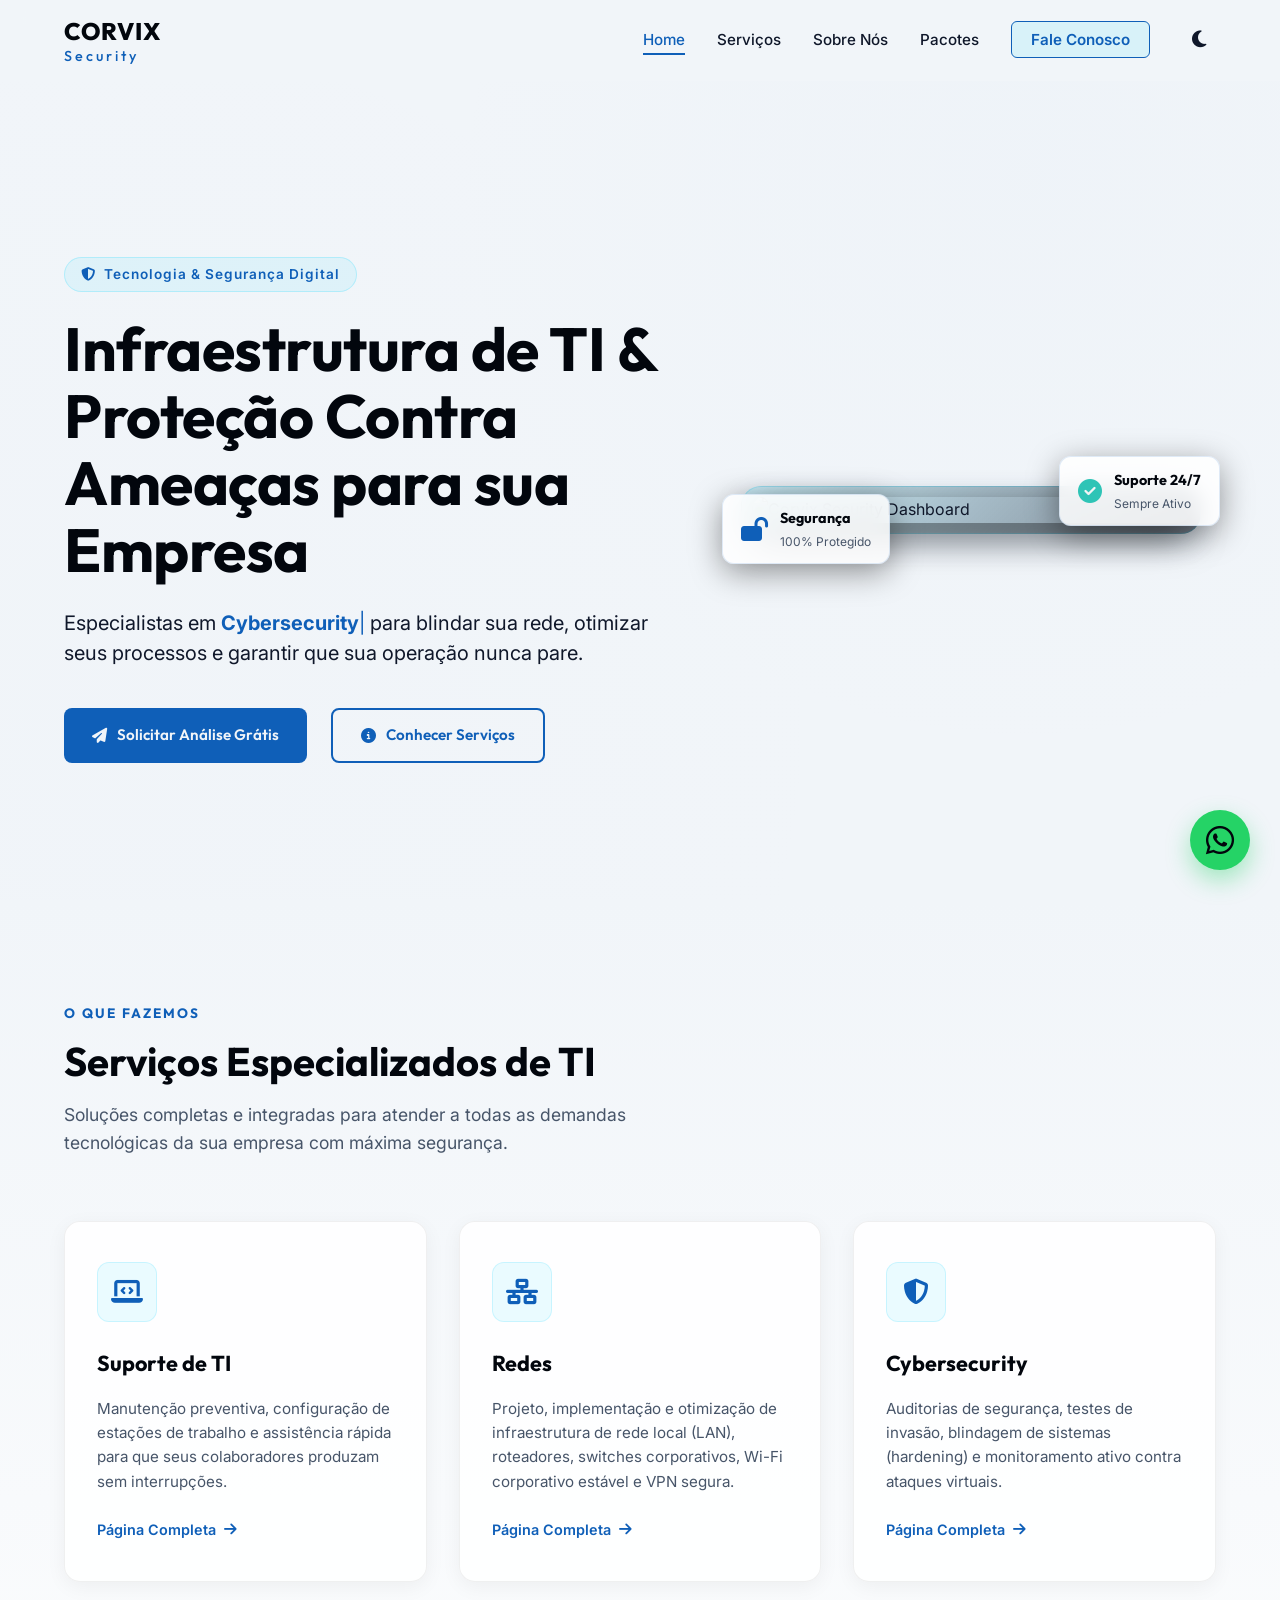
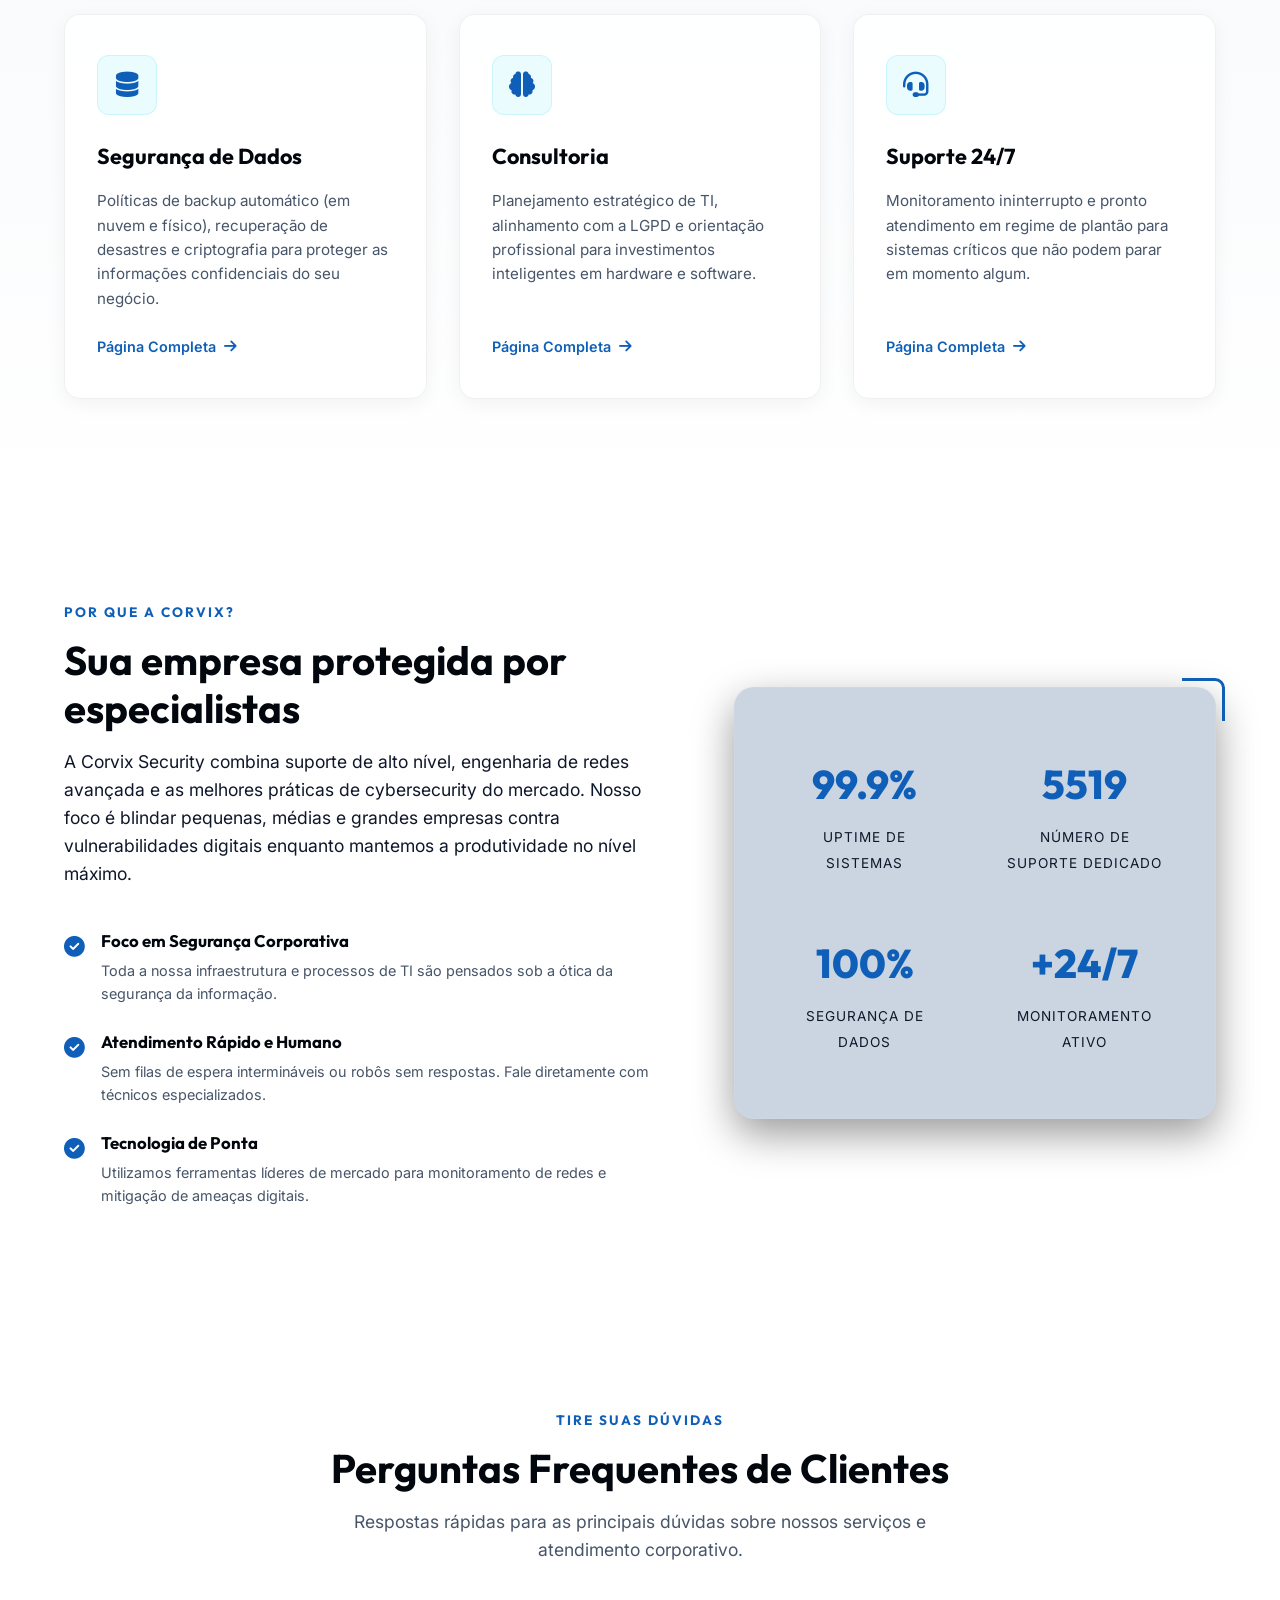
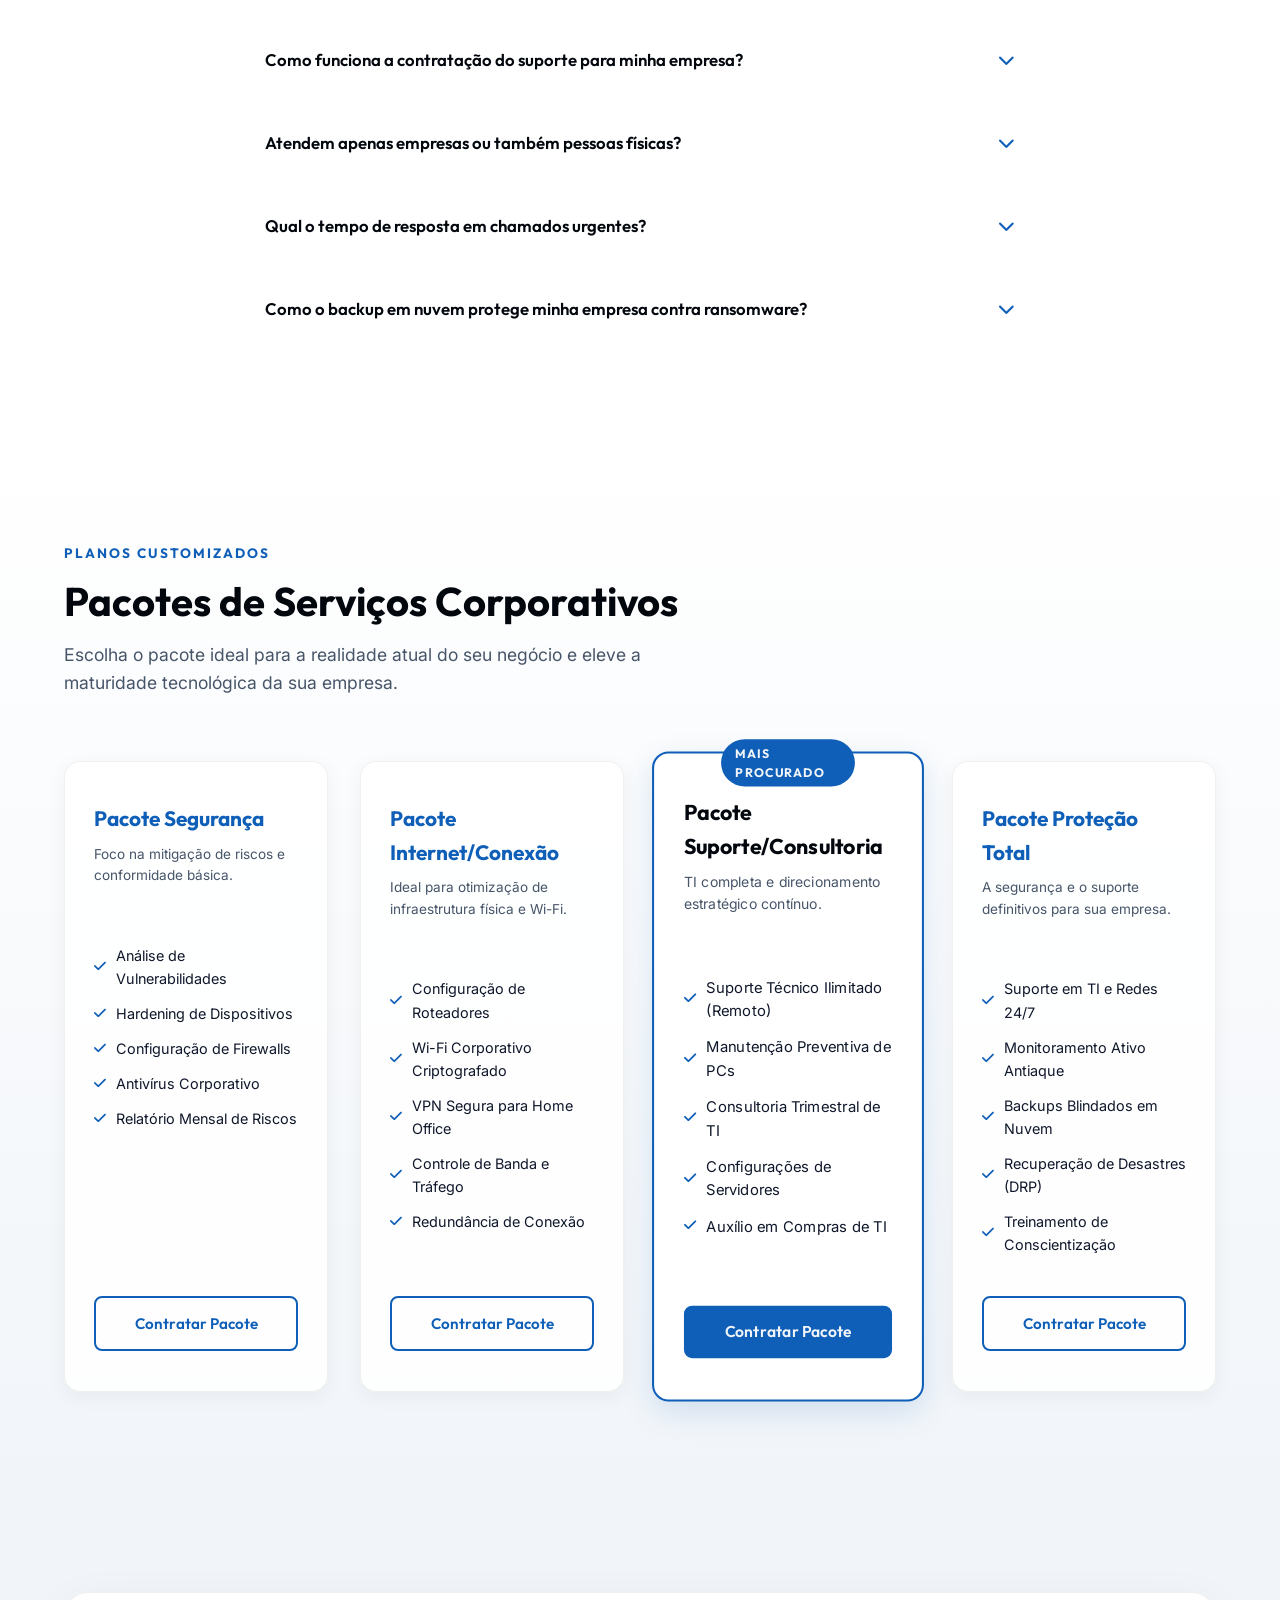
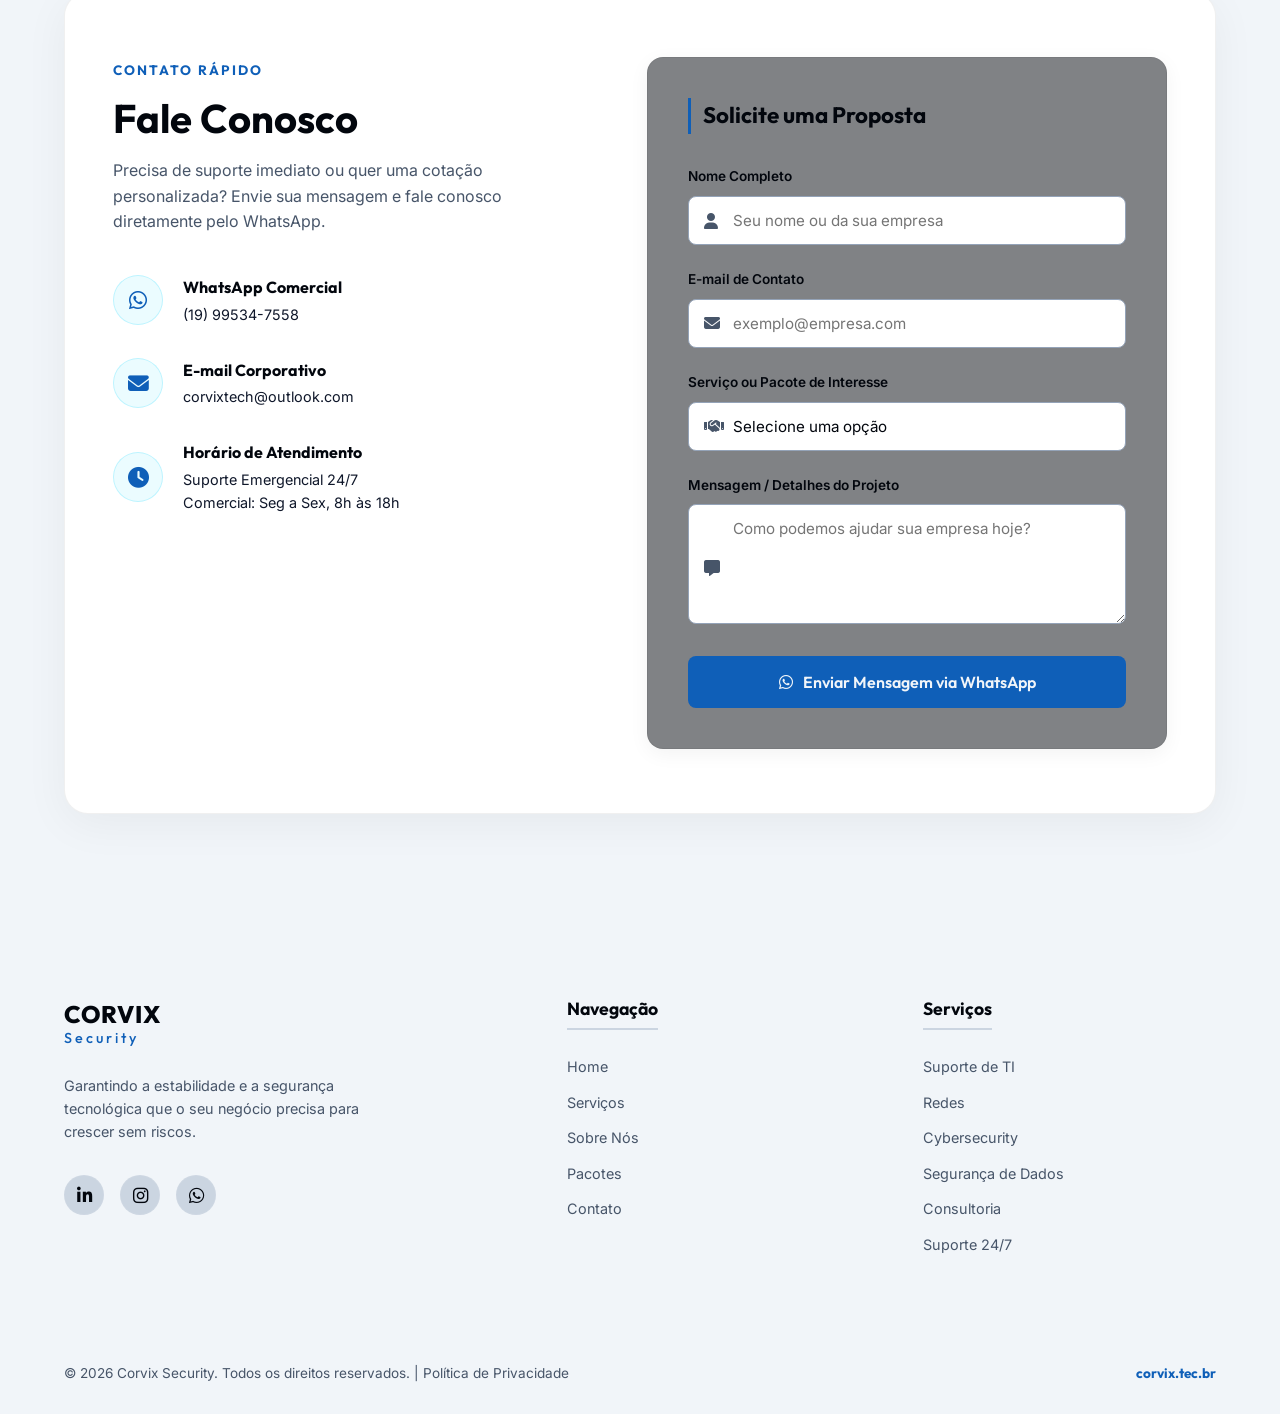
==== commit 657eeb53: "Add dedicated service pages and CRO enhancements for Corvix Security Co-authored-by: pedrodasilva100" ====
--- a/index.html
+++ b/index.html
@@ -114,7 +114,7 @@
           </div>
           <h3>Suporte de TI</h3>
           <p>Manutenção preventiva, configuração de estações de trabalho e assistência rápida para que seus colaboradores produzam sem interrupções.</p>
-          <a href="javascript:void(0)" class="service-link" onclick="openServiceModal('suporte_ti')">Saber mais <i class="fa-solid fa-arrow-right"></i></a>
+          <a href="suporte-ti.html" class="service-link">Página Completa <i class="fa-solid fa-arrow-right"></i></a>
         </div>
 
         <!-- Redes -->
@@ -124,7 +124,7 @@
           </div>
           <h3>Redes</h3>
           <p>Projeto, implementação e otimização de infraestrutura de rede local (LAN), roteadores, switches corporativos, Wi-Fi corporativo estável e VPN segura.</p>
-          <a href="javascript:void(0)" class="service-link" onclick="openServiceModal('redes')">Saber mais <i class="fa-solid fa-arrow-right"></i></a>
+          <a href="redes.html" class="service-link">Página Completa <i class="fa-solid fa-arrow-right"></i></a>
         </div>
 
         <!-- Cybersecurity -->
@@ -134,7 +134,7 @@
           </div>
           <h3>Cybersecurity</h3>
           <p>Auditorias de segurança, testes de invasão, blindagem de sistemas (hardening) e monitoramento ativo contra ataques virtuais.</p>
-          <a href="javascript:void(0)" class="service-link" onclick="openServiceModal('cybersecurity')">Saber mais <i class="fa-solid fa-arrow-right"></i></a>
+          <a href="cybersecurity.html" class="service-link">Página Completa <i class="fa-solid fa-arrow-right"></i></a>
         </div>
 
         <!-- Segurança de Dados -->
@@ -144,7 +144,7 @@
           </div>
           <h3>Segurança de Dados</h3>
           <p>Políticas de backup automático (em nuvem e físico), recuperação de desastres e criptografia para proteger as informações confidenciais do seu negócio.</p>
-          <a href="javascript:void(0)" class="service-link" onclick="openServiceModal('seguranca_dados')">Saber mais <i class="fa-solid fa-arrow-right"></i></a>
+          <a href="seguranca-dados.html" class="service-link">Página Completa <i class="fa-solid fa-arrow-right"></i></a>
         </div>
 
         <!-- Consultoria -->
@@ -154,7 +154,7 @@
           </div>
           <h3>Consultoria</h3>
           <p>Planejamento estratégico de TI, alinhamento com a LGPD e orientação profissional para investimentos inteligentes em hardware e software.</p>
-          <a href="javascript:void(0)" class="service-link" onclick="openServiceModal('consultoria')">Saber mais <i class="fa-solid fa-arrow-right"></i></a>
+          <a href="consultoria.html" class="service-link">Página Completa <i class="fa-solid fa-arrow-right"></i></a>
         </div>
 
         <!-- Suporte 24/7 -->
@@ -164,7 +164,7 @@
           </div>
           <h3>Suporte 24/7</h3>
           <p>Monitoramento ininterrupto e pronto atendimento em regime de plantão para sistemas críticos que não podem parar em momento algum.</p>
-          <a href="javascript:void(0)" class="service-link" onclick="openServiceModal('suporte_247')">Saber mais <i class="fa-solid fa-arrow-right"></i></a>
+          <a href="suporte-247.html" class="service-link">Página Completa <i class="fa-solid fa-arrow-right"></i></a>
         </div>
       </div>
     </div>
@@ -221,6 +221,61 @@
         <div class="stats-item">
           <span class="stats-number">+24/7</span>
           <span class="stats-label">Monitoramento Ativo</span>
+        </div>
+      </div>
+    </div>
+  </section>
+
+  <!-- FAQ Accordion Section -->
+  <section id="faq" class="faq-section">
+    <div class="section-container">
+      <div class="section-header" style="text-align: center;">
+        <span class="section-tag">Tire Suas Dúvidas</span>
+        <h2 class="section-title">Perguntas Frequentes de Clientes</h2>
+        <p class="section-description" style="margin-left: auto; margin-right: auto;">
+          Respostas rápidas para as principais dúvidas sobre nossos serviços e atendimento corporativo.
+        </p>
+      </div>
+
+      <div class="faq-container">
+        <div class="faq-item">
+          <button class="faq-question">
+            <span>Como funciona a contratação do suporte para minha empresa?</span>
+            <i class="fa-solid fa-chevron-down"></i>
+          </button>
+          <div class="faq-answer">
+            <p>Realizamos um diagnóstico gratuito da sua infraestrutura atual de TI para mapear necessidades e apresentar uma proposta personalizada sem compromisso.</p>
+          </div>
+        </div>
+
+        <div class="faq-item">
+          <button class="faq-question">
+            <span>Atendem apenas empresas ou também pessoas físicas?</span>
+            <i class="fa-solid fa-chevron-down"></i>
+          </button>
+          <div class="faq-answer">
+            <p>Nosso foco principal é B2B (empresas de pequeno, médio e grande porte), mas prestamos suporte técnico e consultoria para projetos e profissionais autônomos.</p>
+          </div>
+        </div>
+
+        <div class="faq-item">
+          <button class="faq-question">
+            <span>Qual o tempo de resposta em chamados urgentes?</span>
+            <i class="fa-solid fa-chevron-down"></i>
+          </button>
+          <div class="faq-answer">
+            <p>Em nosso contrato de suporte 24/7 e atendimento prioritário, o início de resposta a incidentes críticos ocorre em até 15 minutos.</p>
+          </div>
+        </div>
+
+        <div class="faq-item">
+          <button class="faq-question">
+            <span>Como o backup em nuvem protege minha empresa contra ransomware?</span>
+            <i class="fa-solid fa-chevron-down"></i>
+          </button>
+          <div class="faq-answer">
+            <p>Utilizamos backups com isolamento e criptografia de chave única. Se um ataque criptografar sua rede, restauramos as versões salvas limpas sem perdas de dados ou pagamento de resgates.</p>
+          </div>
         </div>
       </div>
     </div>
@@ -438,12 +493,12 @@
       <div class="footer-services">
         <h4>Serviços</h4>
         <ul>
-          <li><a href="#servicos">Suporte de TI</a></li>
-          <li><a href="#servicos">Redes</a></li>
-          <li><a href="#servicos">Cybersecurity</a></li>
-          <li><a href="#servicos">Segurança de Dados</a></li>
-          <li><a href="#servicos">Consultoria</a></li>
-          <li><a href="#servicos">Suporte 24/7</a></li>
+          <li><a href="suporte-ti.html">Suporte de TI</a></li>
+          <li><a href="redes.html">Redes</a></li>
+          <li><a href="cybersecurity.html">Cybersecurity</a></li>
+          <li><a href="seguranca-dados.html">Segurança de Dados</a></li>
+          <li><a href="consultoria.html">Consultoria</a></li>
+          <li><a href="suporte-247.html">Suporte 24/7</a></li>
         </ul>
       </div>
     </div>
--- a/style.css
+++ b/style.css
@@ -1205,6 +1205,77 @@
   }
 }
 
+/* ==========================================================================
+   FAQ Accordion Section
+   ========================================================================== */
+.faq-section {
+  padding: 100px 0;
+  background-color: var(--color-blue-dark-1);
+}
+
+.faq-container {
+  max-width: 800px;
+  margin: 0 auto;
+  display: flex;
+  flex-direction: column;
+  gap: 1.25rem;
+}
+
+.faq-item {
+  background-color: var(--glass-bg);
+  border: 1px solid rgba(255, 255, 255, 0.05);
+  border-radius: 12px;
+  overflow: hidden;
+  transition: var(--transition-smooth);
+}
+
+.faq-item:hover {
+  border-color: rgba(0, 210, 255, 0.3);
+}
+
+.faq-question {
+  width: 100%;
+  padding: 1.25rem 1.5rem;
+  background: none;
+  border: none;
+  color: var(--color-white);
+  font-family: var(--font-headings);
+  font-size: 1.05rem;
+  font-weight: 600;
+  text-align: left;
+  display: flex;
+  justify-content: space-between;
+  align-items: center;
+  cursor: pointer;
+  transition: var(--transition-smooth);
+}
+
+.faq-question i {
+  color: var(--color-accent);
+  transition: transform 0.3s ease;
+}
+
+.faq-item.active .faq-question i {
+  transform: rotate(180deg);
+}
+
+.faq-answer {
+  max-height: 0;
+  overflow: hidden;
+  transition: max-height 0.35s ease-out, padding 0.35s ease-out;
+  padding: 0 1.5rem;
+}
+
+.faq-item.active .faq-answer {
+  padding: 0 1.5rem 1.25rem 1.5rem;
+}
+
+.faq-answer p {
+  color: var(--color-gray-light);
+  font-size: 0.95rem;
+  line-height: 1.6;
+}
+
 /* ==========================================================================
    Modal de Detalhes do Serviço
    ========================================================================== */
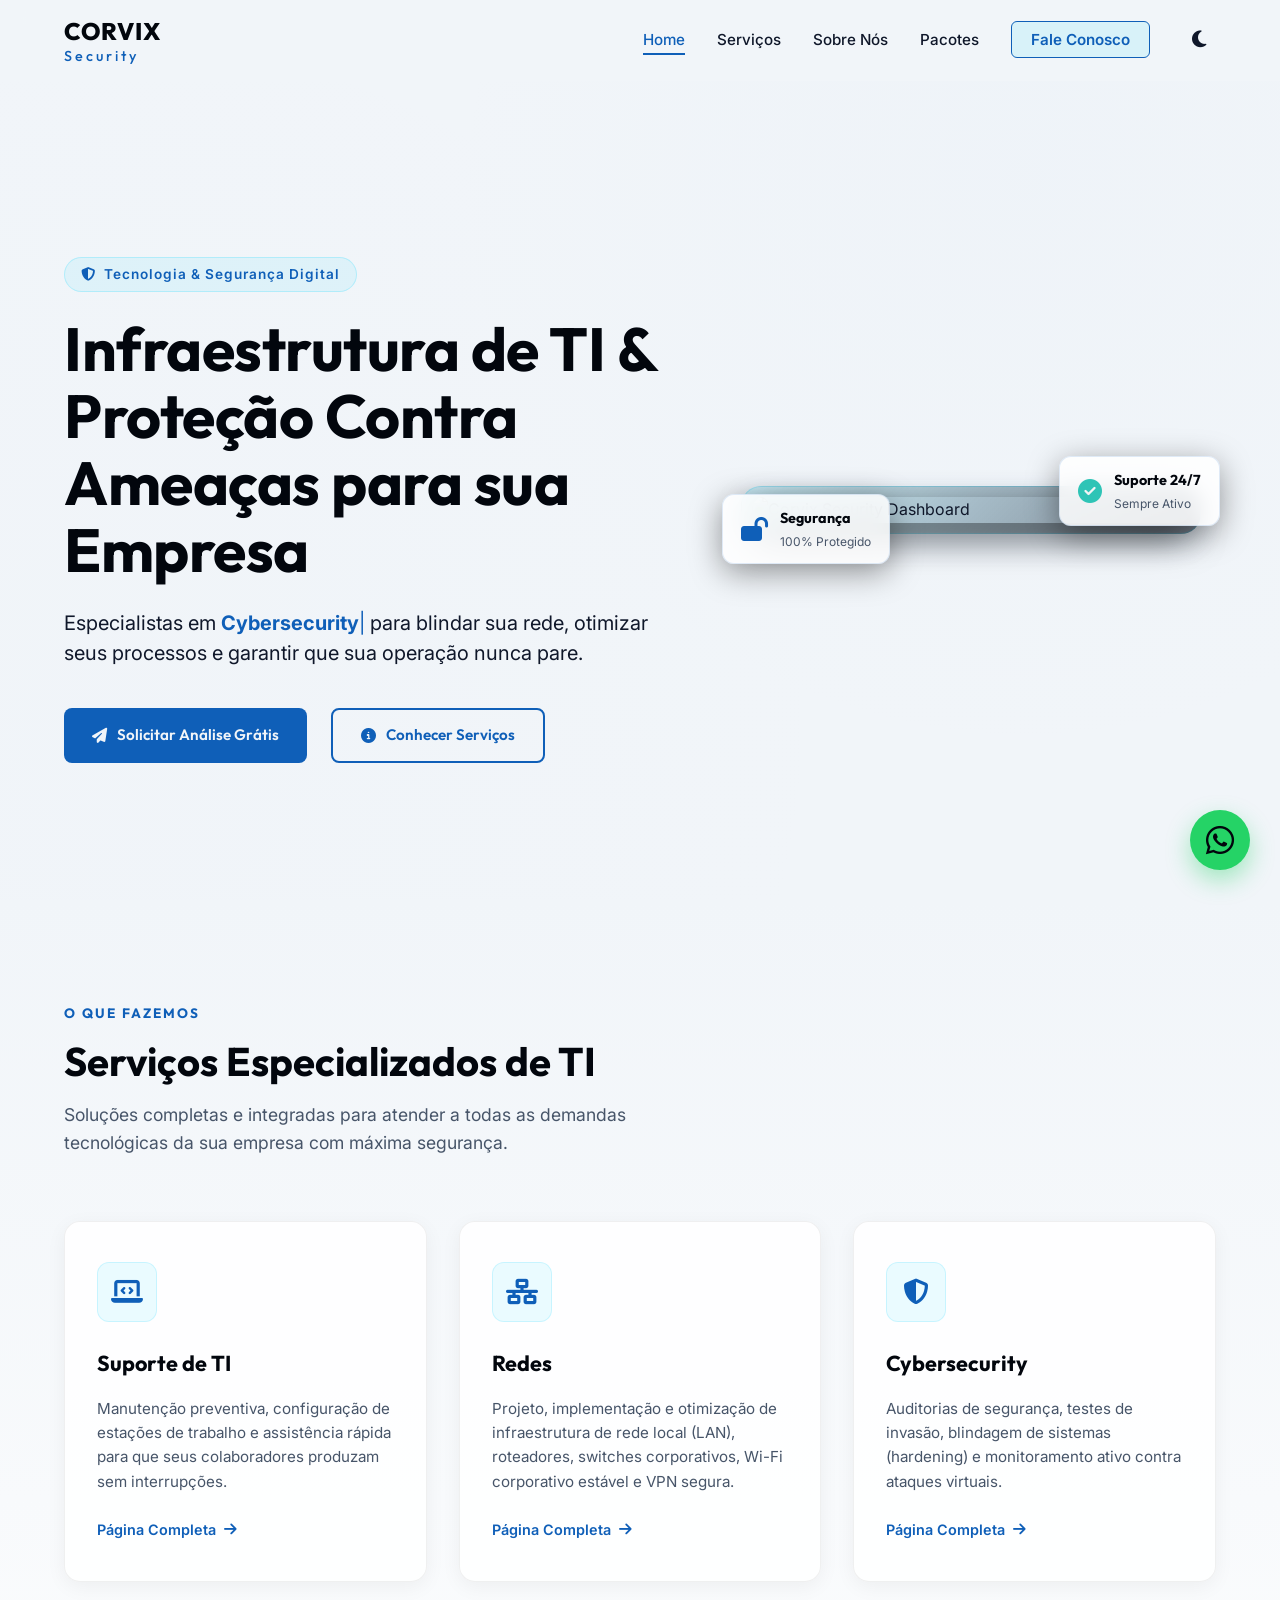
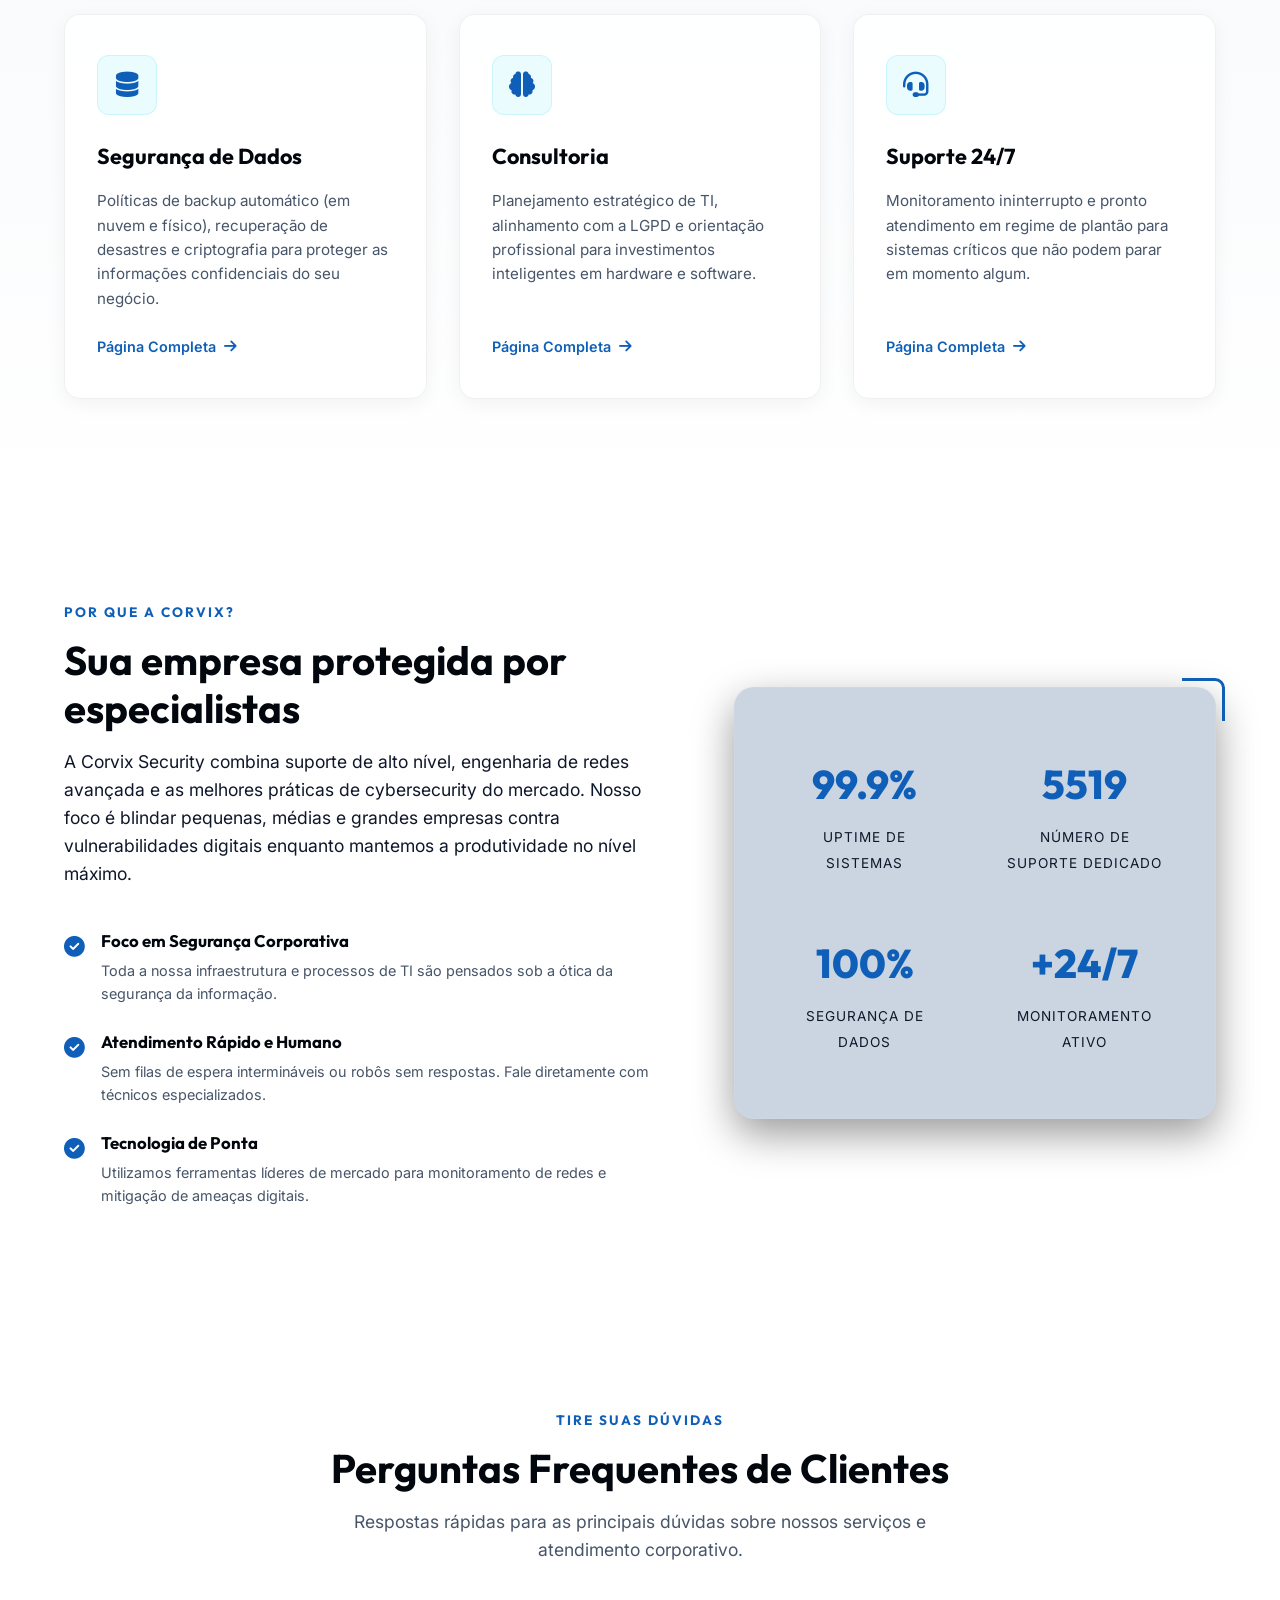
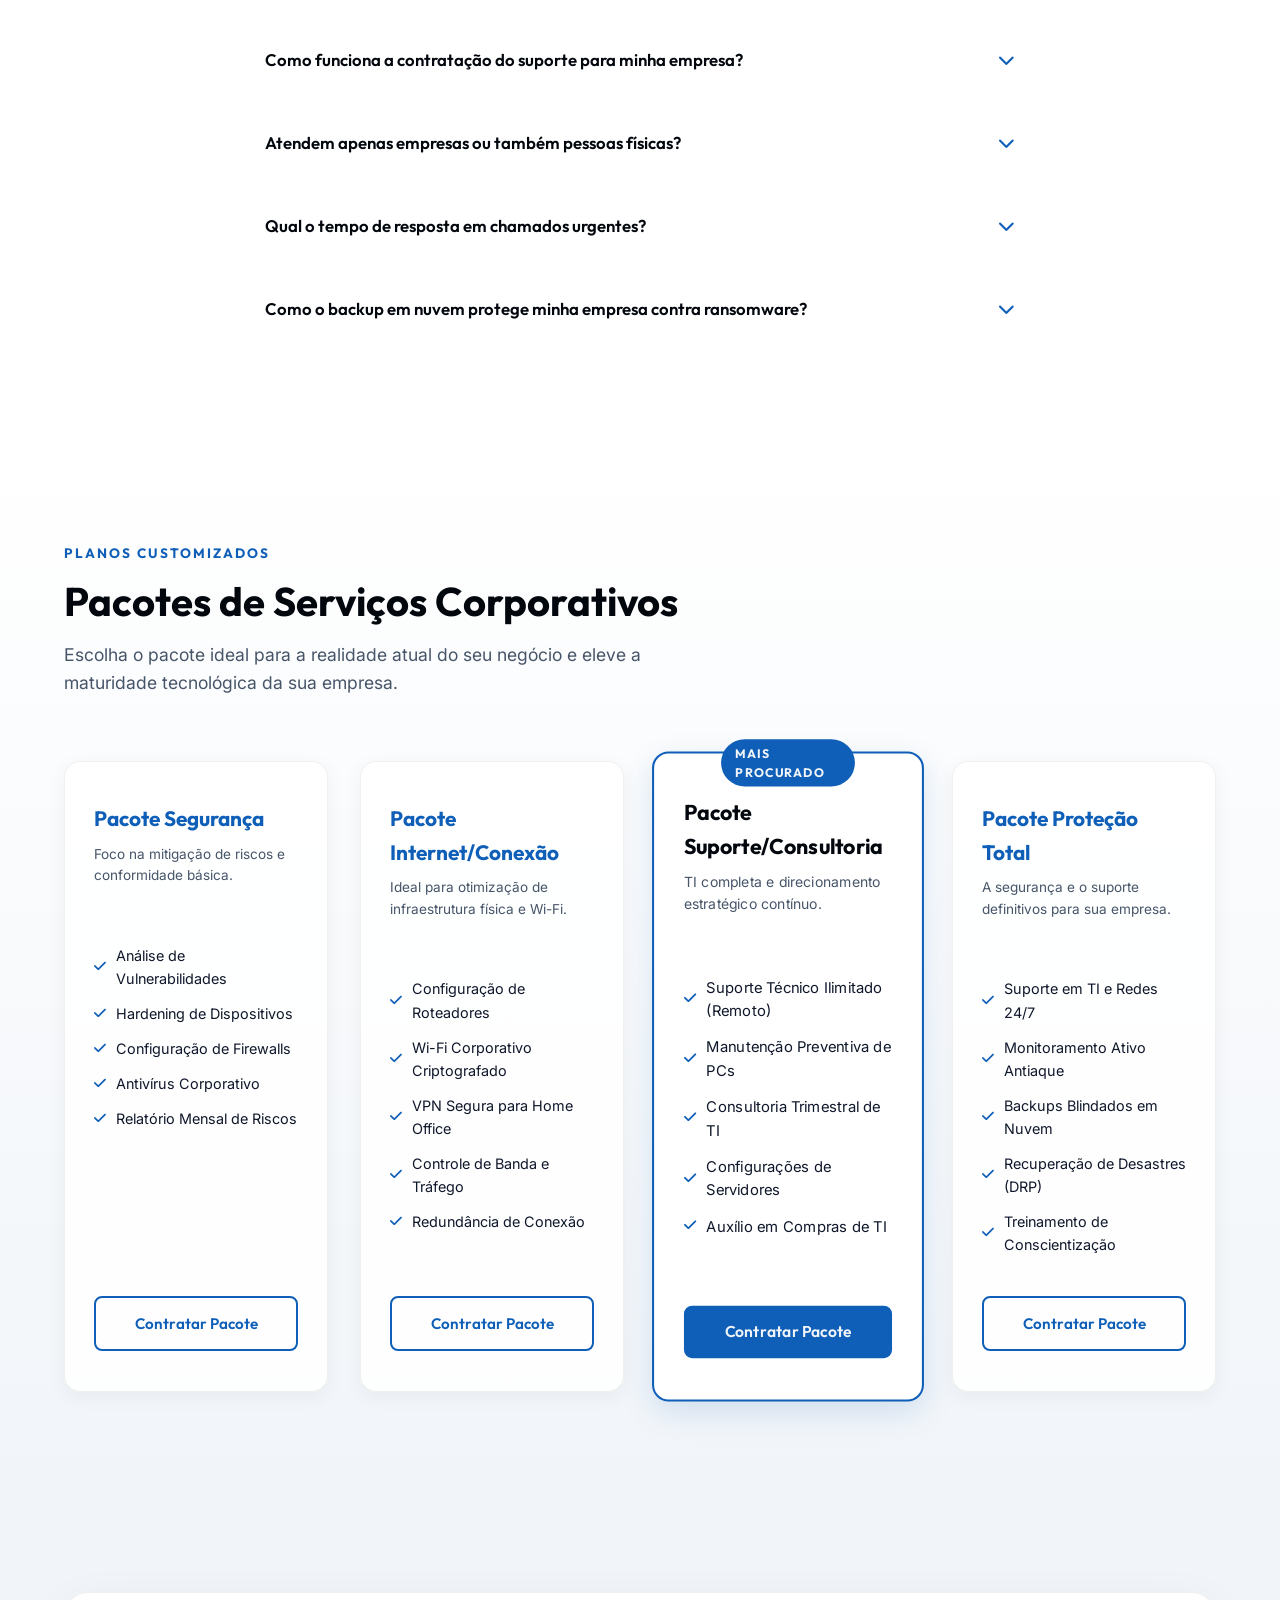
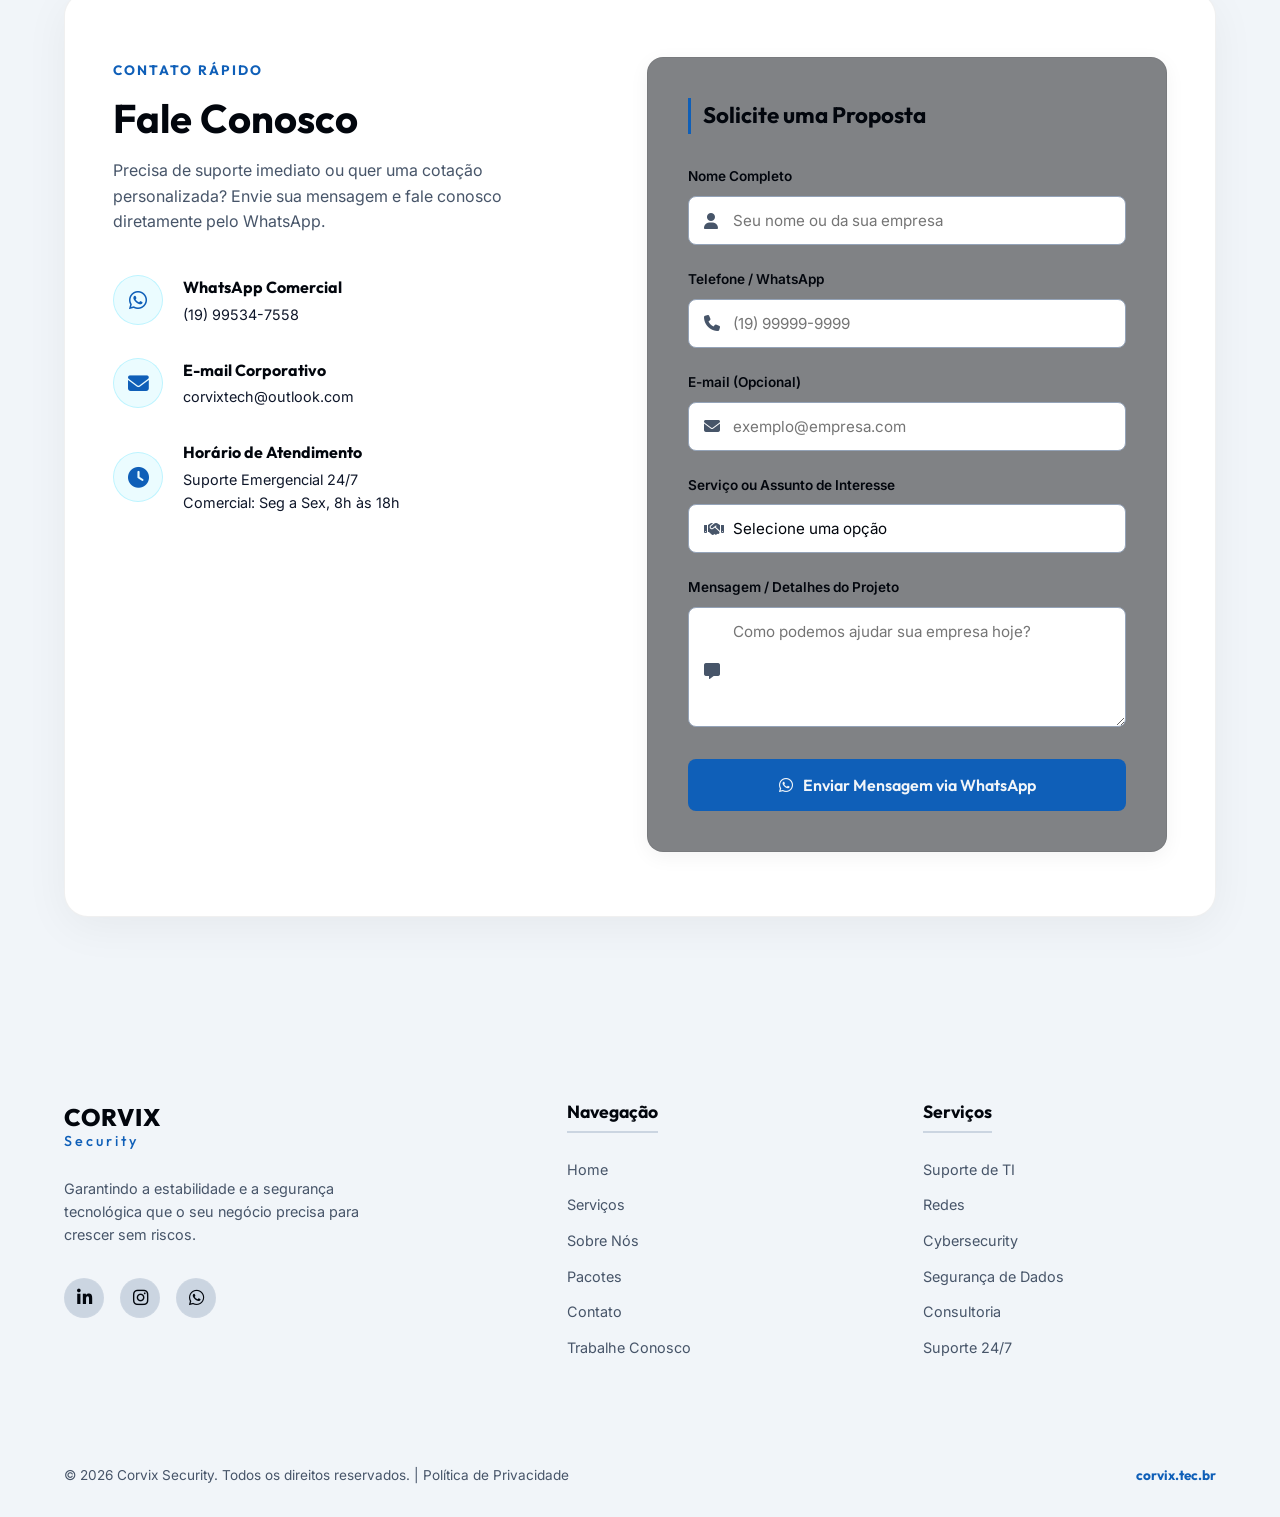
==== commit 4467d879: "Make email optional, require phone number, and add Trabalhe Conosco option Co-authored-by: pedrodasi" ====
--- a/index.html
+++ b/index.html
@@ -384,7 +384,7 @@
             <div class="method-icon"><i class="fa-brands fa-whatsapp"></i></div>
             <div>
               <h4>WhatsApp Comercial</h4>
-              <p><a href="https://wa.me/5519995347558" target="_blank" class="contact-link">(19) 99534-7558</a></p>
+              <p><a href="https://api.whatsapp.com/send?phone=5519995347558" target="_blank" class="contact-link">(19) 99534-7558</a></p>
             </div>
           </div>
           <div class="method-item">
@@ -416,15 +416,23 @@
           </div>
 
           <div class="form-group">
-            <label for="email">E-mail de Contato</label>
+            <label for="phone">Telefone / WhatsApp</label>
+            <div class="input-wrapper">
+              <i class="fa-solid fa-phone"></i>
+              <input type="tel" id="phone" placeholder="(19) 99999-9999" required />
+            </div>
+          </div>
+
+          <div class="form-group">
+            <label for="email">E-mail (Opcional)</label>
             <div class="input-wrapper">
               <i class="fa-solid fa-envelope"></i>
-              <input type="email" id="email" placeholder="exemplo@empresa.com" required />
+              <input type="email" id="email" placeholder="exemplo@empresa.com" />
             </div>
           </div>
 
           <div class="form-group">
-            <label for="service-select">Serviço ou Pacote de Interesse</label>
+            <label for="service-select">Serviço ou Assunto de Interesse</label>
             <div class="input-wrapper">
               <i class="fa-solid fa-handshake"></i>
               <select id="service-select" required>
@@ -443,6 +451,9 @@
                   <option value="Pacote Suporte/Consultoria">Pacote Suporte/Consultoria</option>
                   <option value="Pacote Proteção Total">Pacote Proteção Total</option>
                 </optgroup>
+                <optgroup label="Oportunidades">
+                  <option value="Trabalhe Conosco">Trabalhe Conosco</option>
+                </optgroup>
               </select>
             </div>
           </div>
@@ -475,7 +486,7 @@
         <div class="social-links">
           <a href="#" aria-label="LinkedIn"><i class="fa-brands fa-linkedin-in"></i></a>
           <a href="https://www.instagram.com/corvix.tec/" target="_blank" aria-label="Instagram"><i class="fa-brands fa-instagram"></i></a>
-          <a href="https://wa.me/5519995347558" target="_blank" aria-label="WhatsApp"><i class="fa-brands fa-whatsapp"></i></a>
+          <a href="https://api.whatsapp.com/send?phone=5519995347558" target="_blank" aria-label="WhatsApp"><i class="fa-brands fa-whatsapp"></i></a>
         </div>
       </div>
 
@@ -487,6 +498,7 @@
           <li><a href="#sobre">Sobre Nós</a></li>
           <li><a href="#pacotes">Pacotes</a></li>
           <li><a href="#contato">Contato</a></li>
+          <li><a href="#contato" onclick="prefillService('Trabalhe Conosco')">Trabalhe Conosco</a></li>
         </ul>
       </div>
 
@@ -510,7 +522,7 @@
   </footer>
 
   <!-- Botão Flutuante do WhatsApp -->
-  <a href="https://wa.me/5519995347558" target="_blank" class="whatsapp-floating-btn" aria-label="Conversar no WhatsApp">
+  <a href="https://api.whatsapp.com/send?phone=5519995347558" target="_blank" class="whatsapp-floating-btn" aria-label="Conversar no WhatsApp">
     <i class="fa-brands fa-whatsapp"></i>
   </a>
 
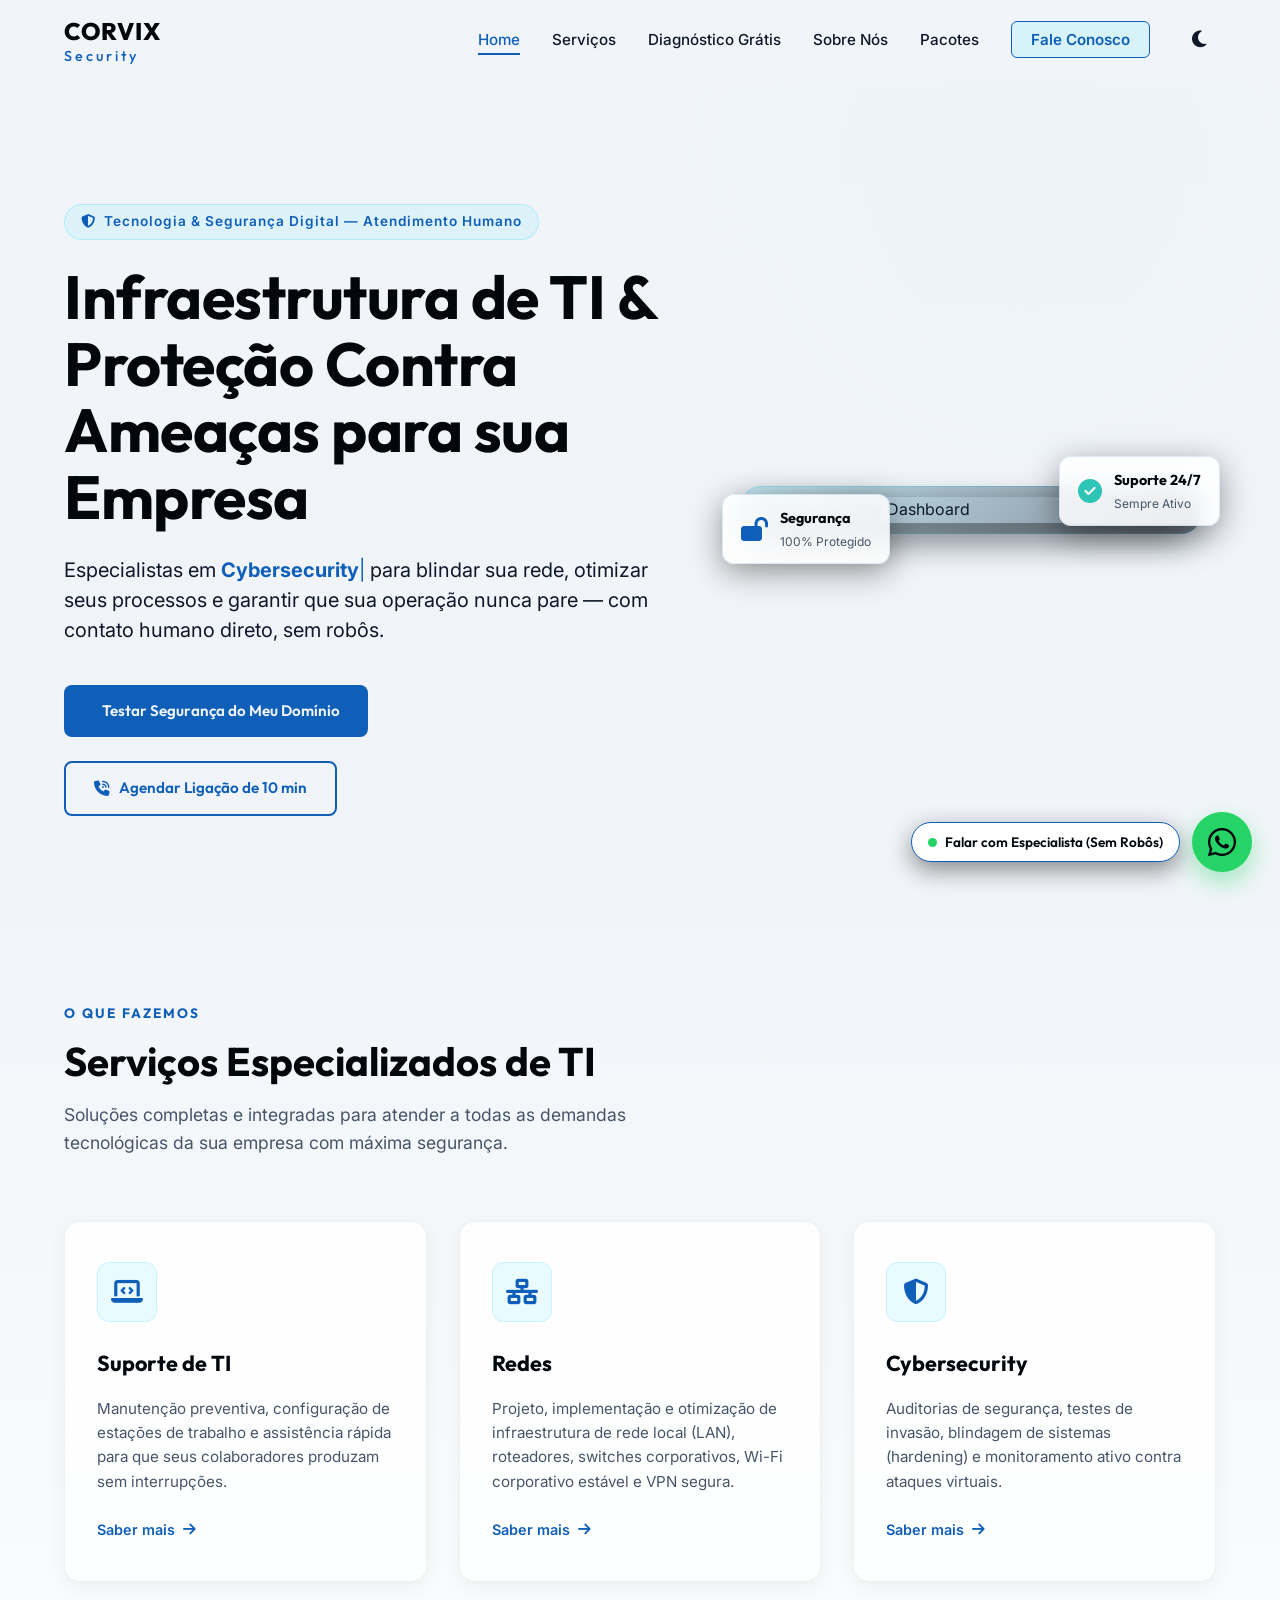
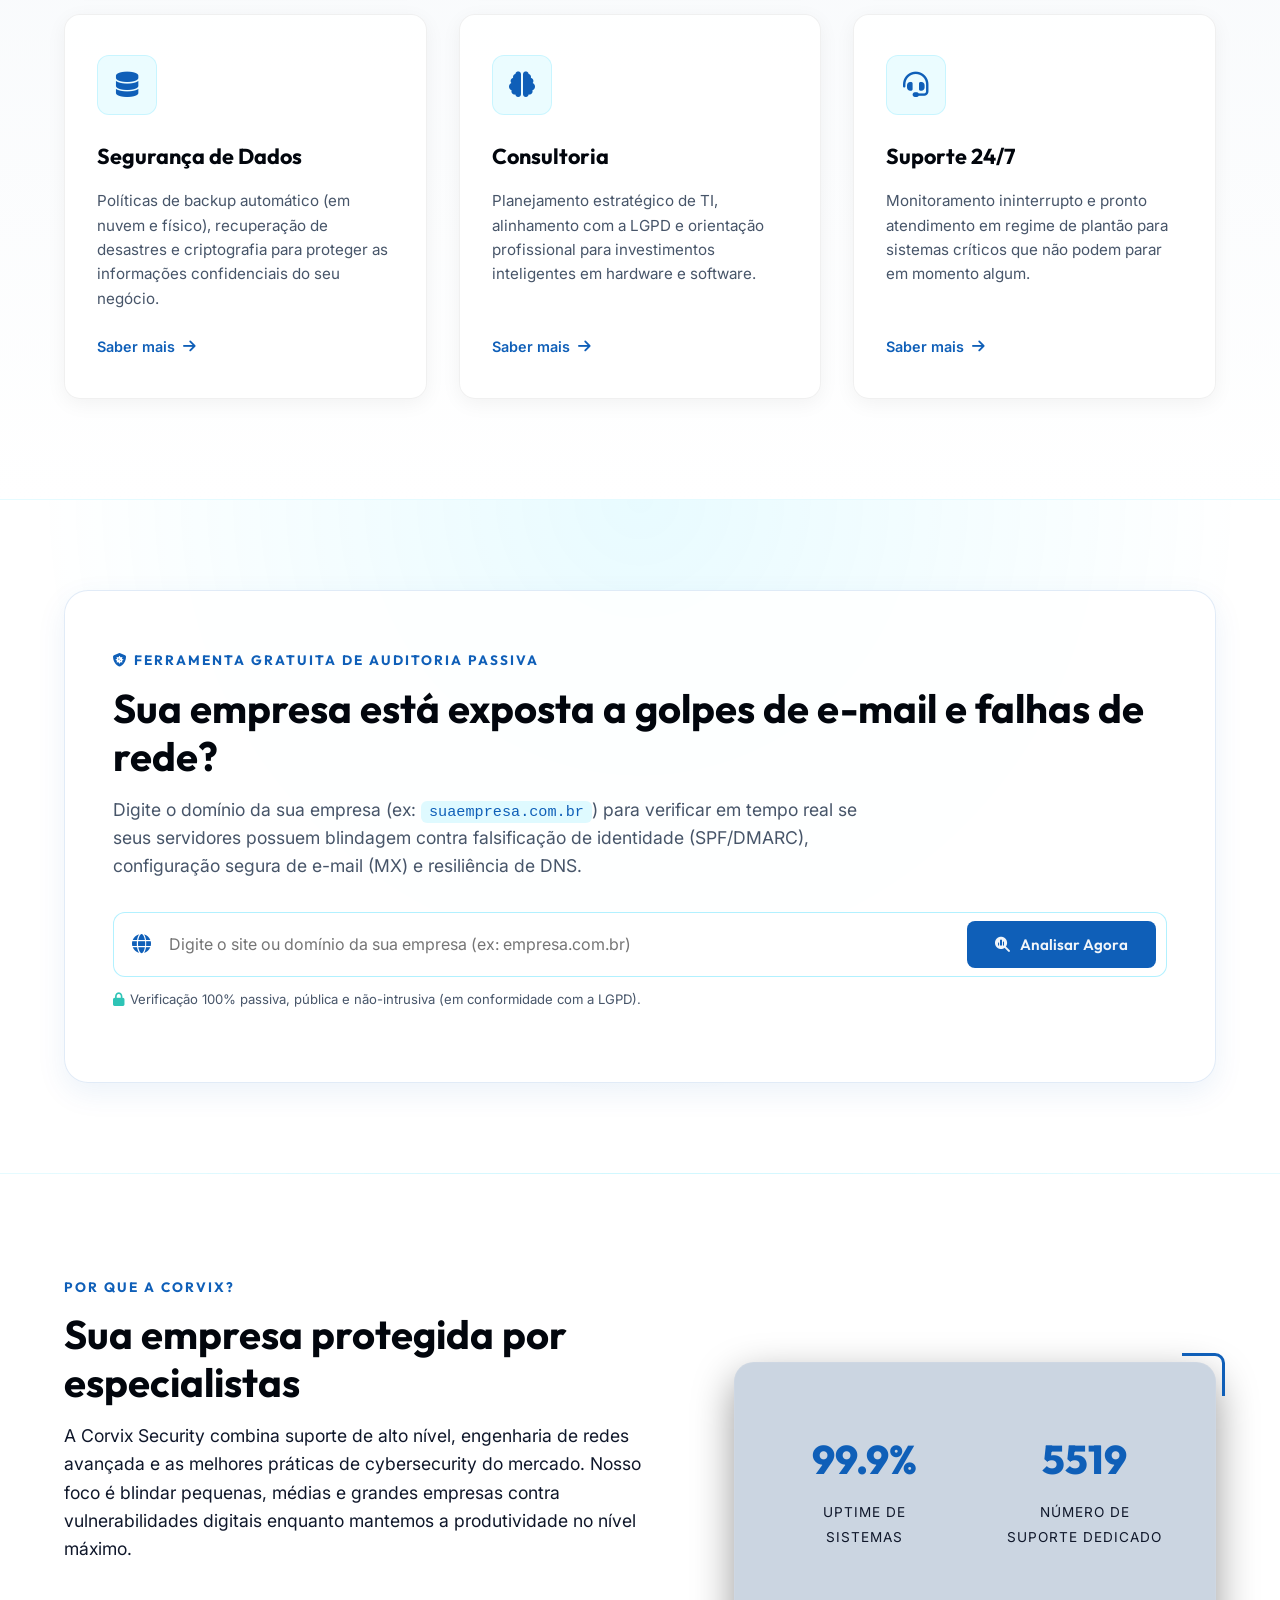
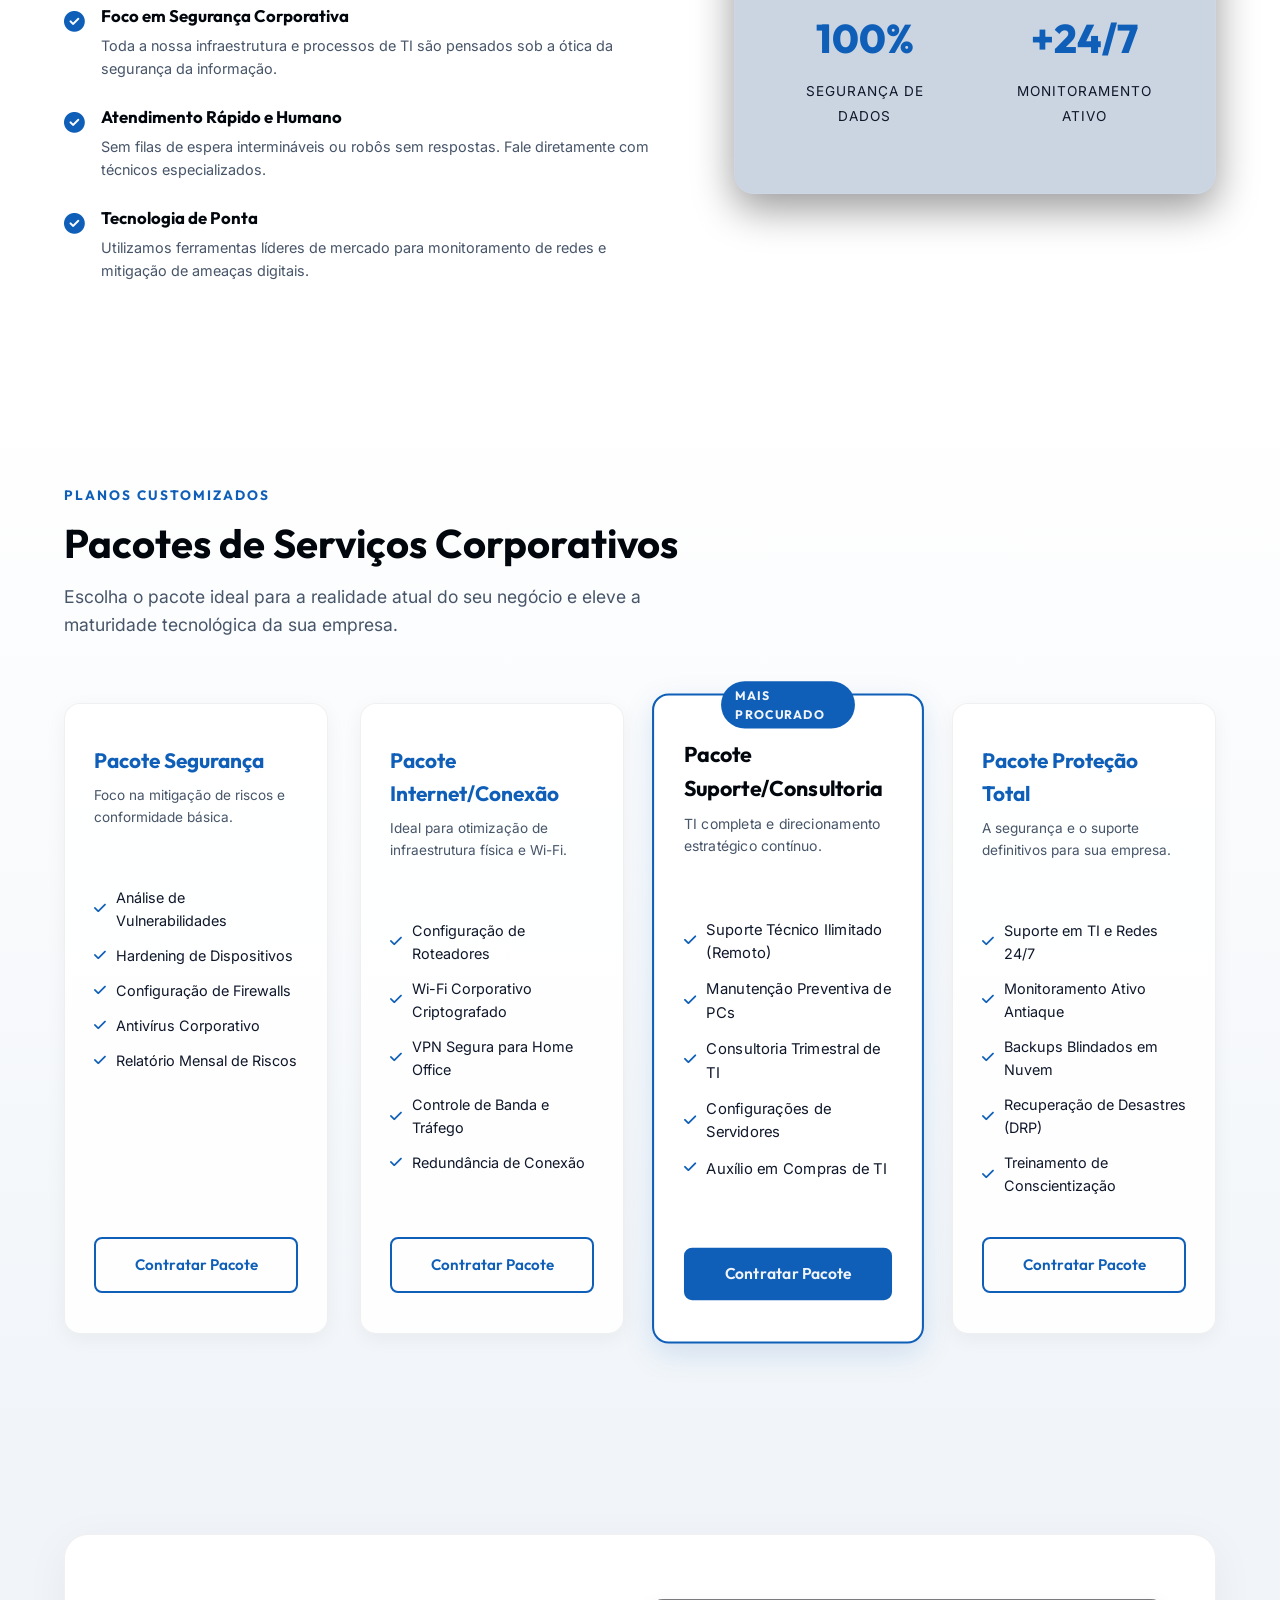
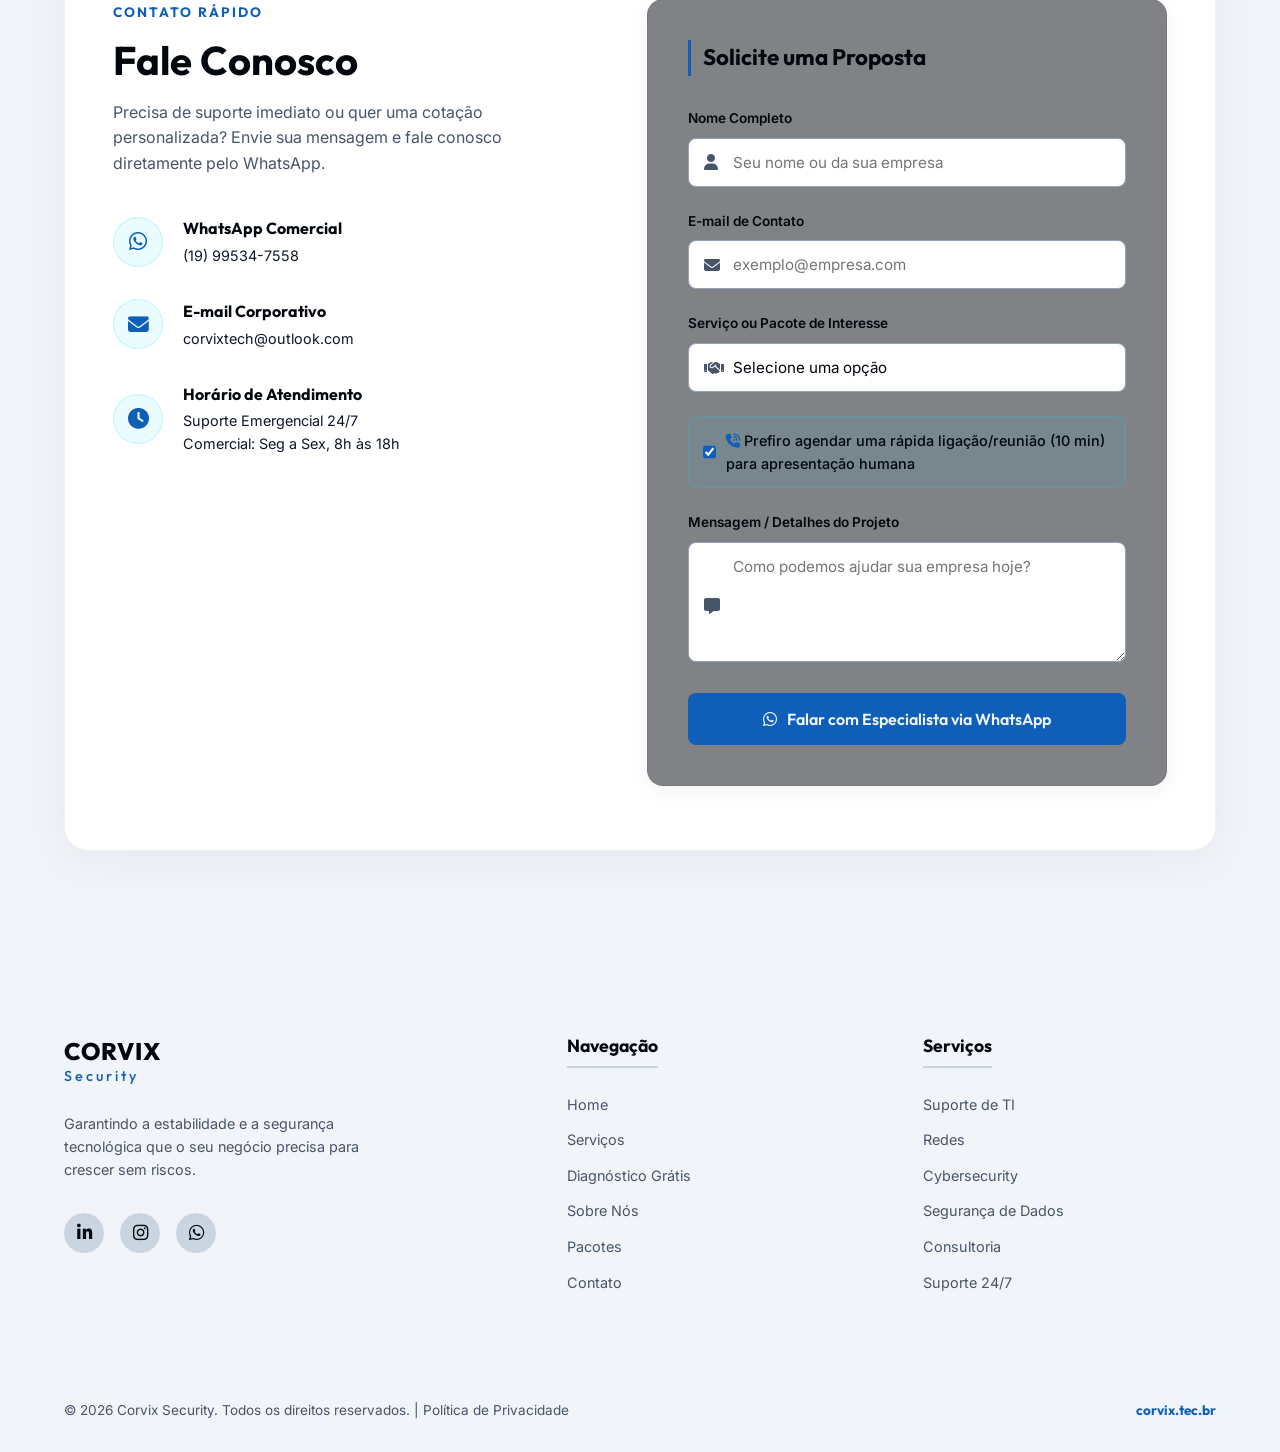
==== commit 1c3aa72d: "Add files via upload" ====
--- a/index.html
+++ b/index.html
@@ -3,8 +3,50 @@
 <head>
   <meta charset="UTF-8" />
   <meta name="viewport" content="width=device-width, initial-scale=1.0" />
-  <title>Corvix Security | Suporte de TI, Redes e Cybersecurity</title>
-  <meta name="description" content="A Corvix Security oferece soluções robustas de Suporte de TI, Redes, Cybersecurity, Segurança de Dados, Consultoria e Suporte 24/7 para empresas que buscam segurança e estabilidade." />
+  <title>Corvix Security | Suporte de TI, Redes Corporativas e Cybersecurity</title>
+  <meta name="description" content="A Corvix Security oferece soluções corporativas de Suporte de TI, Infraestrutura de Redes, Cybersecurity, Segurança de Dados (LGPD/Backup) e Atendimento Humano Especializado 24/7 para empresas." />
+  <meta name="keywords" content="suporte de ti para empresas, segurança de redes, cybersecurity corporativa, consultoria de ti, firewall corporativo, backup em nuvem, suporte ti campinas, suporte ti sp, corvix security" />
+  <meta name="robots" content="index, follow" />
+  <meta name="geo.region" content="BR-SP" />
+  <link rel="canonical" href="https://corvix.tec.br/" />
+
+  <!-- Open Graph / WhatsApp / LinkedIn Preview -->
+  <meta property="og:type" content="website" />
+  <meta property="og:locale" content="pt_BR" />
+  <meta property="og:site_name" content="Corvix Security" />
+  <meta property="og:title" content="Corvix Security | Infraestrutura de Redes, Suporte de TI & Cybersecurity" />
+  <meta property="og:description" content="Blindagem de rede, proteção contra ataques e suporte técnico humano e direto para sua empresa nunca parar. Faça um diagnóstico gratuito do seu domínio." />
+  <meta property="og:url" content="https://corvix.tec.br/" />
+  <meta property="og:image" content="https://corvix.tec.br/sitefoto.png" />
+
+  <!-- Dados Estruturados Schema.org (SEO B2B & Local) -->
+  <script type="application/ld+json">
+  {
+    "@context": "https://schema.org",
+    "@type": "ProfessionalService",
+    "name": "Corvix Security",
+    "url": "https://corvix.tec.br",
+    "logo": "https://corvix.tec.br/sitefoto.png",
+    "image": "https://corvix.tec.br/sitefoto.png",
+    "description": "Empresa especializada em Suporte de TI Corporativo, Engenharia e Segurança de Redes, Cybersecurity, Backup/LGPD e Monitoramento 24/7 com atendimento humano direto.",
+    "telephone": "+55-19-99534-7558",
+    "email": "corvixtech@outlook.com",
+    "areaServed": [
+      { "@type": "State", "name": "São Paulo" },
+      { "@type": "Country", "name": "Brasil" }
+    ],
+    "sameAs": [
+      "https://www.instagram.com/corvix.tec/"
+    ],
+    "knowsAbout": [
+      "Suporte de TI Corporativo",
+      "Infraestrutura e Segurança de Redes",
+      "Cybersecurity e Hardening",
+      "Segurança de Dados e Backup em Nuvem",
+      "Consultoria de TI e Adequação LGPD"
+    ]
+  }
+  </script>
   
   <!-- Fontes do Google -->
   <link rel="preconnect" href="https://fonts.googleapis.com">
@@ -31,6 +73,7 @@
       <ul class="nav-menu">
         <li><a href="#home" class="nav-link active">Home</a></li>
         <li><a href="#servicos" class="nav-link">Serviços</a></li>
+        <li><a href="#diagnostico" class="nav-link">Diagnóstico Grátis</a></li>
         <li><a href="#sobre" class="nav-link">Sobre Nós</a></li>
         <li><a href="#pacotes" class="nav-link">Pacotes</a></li>
         <li><a href="#contato" class="nav-link btn-nav">Fale Conosco</a></li>
@@ -49,6 +92,7 @@
     <ul class="mobile-menu-list">
       <li><a href="#home" class="mobile-link">Home</a></li>
       <li><a href="#servicos" class="mobile-link">Serviços</a></li>
+      <li><a href="#diagnostico" class="mobile-link">Diagnóstico Grátis</a></li>
       <li><a href="#sobre" class="mobile-link">Sobre Nós</a></li>
       <li><a href="#pacotes" class="mobile-link">Pacotes</a></li>
       <li><a href="#contato" class="mobile-link btn-mobile-nav">Fale Conosco</a></li>
@@ -61,16 +105,16 @@
     <div class="hero-overlay"></div>
     <div class="hero-container">
       <div class="hero-content">
-        <span class="hero-badge"><i class="fa-solid fa-shield-halved"></i> Tecnologia & Segurança Digital</span>
+        <span class="hero-badge"><i class="fa-solid fa-shield-halved"></i> Tecnologia & Segurança Digital — Atendimento Humano</span>
         <h1 class="hero-title">
           Infraestrutura de TI & Proteção Contra Ameaças para sua Empresa
         </h1>
         <p class="hero-subtitle">
-          Especialistas em <span id="typewriter" class="typewriter"></span><span class="cursor">|</span> para blindar sua rede, otimizar seus processos e garantir que sua operação nunca pare.
+          Especialistas em <span id="typewriter" class="typewriter"></span><span class="cursor">|</span> para blindar sua rede, otimizar seus processos e garantir que sua operação nunca pare — com contato humano direto, sem robôs.
         </p>
         <div class="hero-actions">
-          <a href="#contato" class="btn btn-primary"><i class="fa-solid fa-paper-plane"></i> Solicitar Análise Grátis</a>
-          <a href="#servicos" class="btn btn-secondary"><i class="fa-solid fa-circle-info"></i> Conhecer Serviços</a>
+          <a href="#diagnostico" class="btn btn-primary"><i class="fa-solid fa-radar"></i> Testar Segurança do Meu Domínio</a>
+          <a href="#contato" class="btn btn-secondary" onclick="prefillHumanMeeting()"><i class="fa-solid fa-phone-volume"></i> Agendar Ligação de 10 min</a>
         </div>
       </div>
       <div class="hero-image-wrapper">
@@ -114,7 +158,7 @@
           </div>
           <h3>Suporte de TI</h3>
           <p>Manutenção preventiva, configuração de estações de trabalho e assistência rápida para que seus colaboradores produzam sem interrupções.</p>
-          <a href="suporte-ti.html" class="service-link">Página Completa <i class="fa-solid fa-arrow-right"></i></a>
+          <a href="javascript:void(0)" class="service-link" onclick="openServiceModal('suporte_ti')">Saber mais <i class="fa-solid fa-arrow-right"></i></a>
         </div>
 
         <!-- Redes -->
@@ -124,7 +168,7 @@
           </div>
           <h3>Redes</h3>
           <p>Projeto, implementação e otimização de infraestrutura de rede local (LAN), roteadores, switches corporativos, Wi-Fi corporativo estável e VPN segura.</p>
-          <a href="redes.html" class="service-link">Página Completa <i class="fa-solid fa-arrow-right"></i></a>
+          <a href="javascript:void(0)" class="service-link" onclick="openServiceModal('redes')">Saber mais <i class="fa-solid fa-arrow-right"></i></a>
         </div>
 
         <!-- Cybersecurity -->
@@ -134,7 +178,7 @@
           </div>
           <h3>Cybersecurity</h3>
           <p>Auditorias de segurança, testes de invasão, blindagem de sistemas (hardening) e monitoramento ativo contra ataques virtuais.</p>
-          <a href="cybersecurity.html" class="service-link">Página Completa <i class="fa-solid fa-arrow-right"></i></a>
+          <a href="javascript:void(0)" class="service-link" onclick="openServiceModal('cybersecurity')">Saber mais <i class="fa-solid fa-arrow-right"></i></a>
         </div>
 
         <!-- Segurança de Dados -->
@@ -144,7 +188,7 @@
           </div>
           <h3>Segurança de Dados</h3>
           <p>Políticas de backup automático (em nuvem e físico), recuperação de desastres e criptografia para proteger as informações confidenciais do seu negócio.</p>
-          <a href="seguranca-dados.html" class="service-link">Página Completa <i class="fa-solid fa-arrow-right"></i></a>
+          <a href="javascript:void(0)" class="service-link" onclick="openServiceModal('seguranca_dados')">Saber mais <i class="fa-solid fa-arrow-right"></i></a>
         </div>
 
         <!-- Consultoria -->
@@ -154,7 +198,7 @@
           </div>
           <h3>Consultoria</h3>
           <p>Planejamento estratégico de TI, alinhamento com a LGPD e orientação profissional para investimentos inteligentes em hardware e software.</p>
-          <a href="consultoria.html" class="service-link">Página Completa <i class="fa-solid fa-arrow-right"></i></a>
+          <a href="javascript:void(0)" class="service-link" onclick="openServiceModal('consultoria')">Saber mais <i class="fa-solid fa-arrow-right"></i></a>
         </div>
 
         <!-- Suporte 24/7 -->
@@ -164,7 +208,74 @@
           </div>
           <h3>Suporte 24/7</h3>
           <p>Monitoramento ininterrupto e pronto atendimento em regime de plantão para sistemas críticos que não podem parar em momento algum.</p>
-          <a href="suporte-247.html" class="service-link">Página Completa <i class="fa-solid fa-arrow-right"></i></a>
+          <a href="javascript:void(0)" class="service-link" onclick="openServiceModal('suporte_247')">Saber mais <i class="fa-solid fa-arrow-right"></i></a>
+        </div>
+      </div>
+    </div>
+  </section>
+
+  <!-- Diagnóstico Ao Vivo de Domínio & Rede Corporativa -->
+  <section id="diagnostico" class="diagnostic-section">
+    <div class="section-container">
+      <div class="diagnostic-card">
+        <div class="diagnostic-header">
+          <span class="section-tag"><i class="fa-solid fa-shield-virus"></i> Ferramenta Gratuita de Auditoria Passiva</span>
+          <h2 class="section-title">Sua empresa está exposta a golpes de e-mail e falhas de rede?</h2>
+          <p class="section-description">
+            Digite o domínio da sua empresa (ex: <code>suaempresa.com.br</code>) para verificar em tempo real se seus servidores possuem blindagem contra falsificação de identidade (SPF/DMARC), configuração segura de e-mail (MX) e resiliência de DNS.
+          </p>
+        </div>
+
+        <form id="domain-scanner-form" class="scanner-form" onsubmit="runDomainDiagnostic(event)">
+          <div class="scanner-input-group">
+            <i class="fa-solid fa-globe"></i>
+            <input
+              type="text"
+              id="scanner-domain-input"
+              placeholder="Digite o site ou domínio da sua empresa (ex: empresa.com.br)"
+              aria-label="Domínio da empresa"
+              required
+            />
+            <button type="submit" id="scanner-submit-btn" class="btn btn-primary">
+              <i class="fa-solid fa-magnifying-glass-chart"></i> Analisar Agora
+            </button>
+          </div>
+          <p class="scanner-disclaimer">
+            <i class="fa-solid fa-lock"></i> Verificação 100% passiva, pública e não-intrusiva (em conformidade com a LGPD).
+          </p>
+        </form>
+
+        <!-- Resultado Dinâmico do Diagnóstico -->
+        <div id="scanner-results" class="scanner-results" style="display: none;">
+          <div class="scanner-score-banner" id="scanner-score-banner">
+            <div class="score-circle" id="scanner-score-circle">
+              <span id="scanner-score-value">--</span>
+              <small>/100</small>
+            </div>
+            <div class="score-summary">
+              <span class="score-badge" id="scanner-risk-badge">Analisando...</span>
+              <h3 id="scanner-domain-title">Relatório Preliminar</h3>
+              <p id="scanner-executive-summary"></p>
+            </div>
+          </div>
+
+          <div class="scanner-checks-grid" id="scanner-checks-grid">
+            <!-- Preenchido via JavaScript -->
+          </div>
+
+          <div class="scanner-human-cta">
+            <div class="human-cta-text">
+              <h4><i class="fa-solid fa-user-shield"></i> Chega de robôs: fale direto com um especialista da Corvix</h4>
+              <p>
+                Hoje em dia existe IA demais para tudo, mas na segurança e infraestrutura da sua empresa <strong>o contato humano faz toda a diferença</strong>. Podemos agendar uma rápida ligação ou reunião de 10 minutos para eu me apresentar e mostrar como corrigir esses pontos?
+              </p>
+            </div>
+            <div class="human-cta-actions">
+              <button type="button" class="btn btn-primary" onclick="sendDiagnosticToWhatsApp()">
+                <i class="fa-brands fa-whatsapp"></i> Agendar Ligação / Receber Laudo
+              </button>
+            </div>
+          </div>
         </div>
       </div>
     </div>
@@ -226,61 +337,6 @@
     </div>
   </section>
 
-  <!-- FAQ Accordion Section -->
-  <section id="faq" class="faq-section">
-    <div class="section-container">
-      <div class="section-header" style="text-align: center;">
-        <span class="section-tag">Tire Suas Dúvidas</span>
-        <h2 class="section-title">Perguntas Frequentes de Clientes</h2>
-        <p class="section-description" style="margin-left: auto; margin-right: auto;">
-          Respostas rápidas para as principais dúvidas sobre nossos serviços e atendimento corporativo.
-        </p>
-      </div>
-
-      <div class="faq-container">
-        <div class="faq-item">
-          <button class="faq-question">
-            <span>Como funciona a contratação do suporte para minha empresa?</span>
-            <i class="fa-solid fa-chevron-down"></i>
-          </button>
-          <div class="faq-answer">
-            <p>Realizamos um diagnóstico gratuito da sua infraestrutura atual de TI para mapear necessidades e apresentar uma proposta personalizada sem compromisso.</p>
-          </div>
-        </div>
-
-        <div class="faq-item">
-          <button class="faq-question">
-            <span>Atendem apenas empresas ou também pessoas físicas?</span>
-            <i class="fa-solid fa-chevron-down"></i>
-          </button>
-          <div class="faq-answer">
-            <p>Nosso foco principal é B2B (empresas de pequeno, médio e grande porte), mas prestamos suporte técnico e consultoria para projetos e profissionais autônomos.</p>
-          </div>
-        </div>
-
-        <div class="faq-item">
-          <button class="faq-question">
-            <span>Qual o tempo de resposta em chamados urgentes?</span>
-            <i class="fa-solid fa-chevron-down"></i>
-          </button>
-          <div class="faq-answer">
-            <p>Em nosso contrato de suporte 24/7 e atendimento prioritário, o início de resposta a incidentes críticos ocorre em até 15 minutos.</p>
-          </div>
-        </div>
-
-        <div class="faq-item">
-          <button class="faq-question">
-            <span>Como o backup em nuvem protege minha empresa contra ransomware?</span>
-            <i class="fa-solid fa-chevron-down"></i>
-          </button>
-          <div class="faq-answer">
-            <p>Utilizamos backups com isolamento e criptografia de chave única. Se um ataque criptografar sua rede, restauramos as versões salvas limpas sem perdas de dados ou pagamento de resgates.</p>
-          </div>
-        </div>
-      </div>
-    </div>
-  </section>
-
   <!-- Pacotes Section -->
   <section id="pacotes" class="packages-section">
     <div class="section-container">
@@ -384,7 +440,7 @@
             <div class="method-icon"><i class="fa-brands fa-whatsapp"></i></div>
             <div>
               <h4>WhatsApp Comercial</h4>
-              <p><a href="https://api.whatsapp.com/send?phone=5519995347558" target="_blank" class="contact-link">(19) 99534-7558</a></p>
+              <p><a href="https://wa.me/5519995347558" target="_blank" class="contact-link">(19) 99534-7558</a></p>
             </div>
           </div>
           <div class="method-item">
@@ -416,27 +472,23 @@
           </div>
 
           <div class="form-group">
-            <label for="phone">Telefone / WhatsApp</label>
-            <div class="input-wrapper">
-              <i class="fa-solid fa-phone"></i>
-              <input type="tel" id="phone" placeholder="(19) 99999-9999" required />
-            </div>
-          </div>
-
-          <div class="form-group">
-            <label for="email">E-mail (Opcional)</label>
+            <label for="email">E-mail de Contato</label>
             <div class="input-wrapper">
               <i class="fa-solid fa-envelope"></i>
-              <input type="email" id="email" placeholder="exemplo@empresa.com" />
+              <input type="email" id="email" placeholder="exemplo@empresa.com" required />
             </div>
           </div>
 
           <div class="form-group">
-            <label for="service-select">Serviço ou Assunto de Interesse</label>
+            <label for="service-select">Serviço ou Pacote de Interesse</label>
             <div class="input-wrapper">
               <i class="fa-solid fa-handshake"></i>
               <select id="service-select" required>
                 <option value="" disabled selected>Selecione uma opção</option>
+                <optgroup label="Atendimento Humano & Diagnóstico">
+                  <option value="Reunião/Ligação de Apresentação (10 min)">Reunião/Ligação de Apresentação (10 min)</option>
+                  <option value="Diagnóstico de Domínio & Rede">Diagnóstico de Domínio & Rede</option>
+                </optgroup>
                 <optgroup label="Serviços Individuais">
                   <option value="Suporte de TI">Suporte de TI</option>
                   <option value="Redes">Redes</option>
@@ -451,11 +503,15 @@
                   <option value="Pacote Suporte/Consultoria">Pacote Suporte/Consultoria</option>
                   <option value="Pacote Proteção Total">Pacote Proteção Total</option>
                 </optgroup>
-                <optgroup label="Oportunidades">
-                  <option value="Trabalhe Conosco">Trabalhe Conosco</option>
-                </optgroup>
               </select>
             </div>
+          </div>
+
+          <div class="form-group human-call-preference">
+            <label class="checkbox-label">
+              <input type="checkbox" id="prefer-human-call" checked />
+              <span><i class="fa-solid fa-phone-volume"></i> Prefiro agendar uma rápida ligação/reunião (10 min) para apresentação humana</span>
+            </label>
           </div>
 
           <div class="form-group">
@@ -467,7 +523,7 @@
           </div>
 
           <button type="submit" class="btn btn-primary btn-submit">
-            <i class="fa-brands fa-whatsapp"></i> Enviar Mensagem via WhatsApp
+            <i class="fa-brands fa-whatsapp"></i> Falar com Especialista via WhatsApp
           </button>
         </form>
       </div>
@@ -486,7 +542,7 @@
         <div class="social-links">
           <a href="#" aria-label="LinkedIn"><i class="fa-brands fa-linkedin-in"></i></a>
           <a href="https://www.instagram.com/corvix.tec/" target="_blank" aria-label="Instagram"><i class="fa-brands fa-instagram"></i></a>
-          <a href="https://api.whatsapp.com/send?phone=5519995347558" target="_blank" aria-label="WhatsApp"><i class="fa-brands fa-whatsapp"></i></a>
+          <a href="https://wa.me/5519995347558" target="_blank" aria-label="WhatsApp"><i class="fa-brands fa-whatsapp"></i></a>
         </div>
       </div>
 
@@ -495,22 +551,22 @@
         <ul>
           <li><a href="#home">Home</a></li>
           <li><a href="#servicos">Serviços</a></li>
+          <li><a href="#diagnostico">Diagnóstico Grátis</a></li>
           <li><a href="#sobre">Sobre Nós</a></li>
           <li><a href="#pacotes">Pacotes</a></li>
           <li><a href="#contato">Contato</a></li>
-          <li><a href="#contato" onclick="prefillService('Trabalhe Conosco')">Trabalhe Conosco</a></li>
         </ul>
       </div>
 
       <div class="footer-services">
         <h4>Serviços</h4>
         <ul>
-          <li><a href="suporte-ti.html">Suporte de TI</a></li>
-          <li><a href="redes.html">Redes</a></li>
-          <li><a href="cybersecurity.html">Cybersecurity</a></li>
-          <li><a href="seguranca-dados.html">Segurança de Dados</a></li>
-          <li><a href="consultoria.html">Consultoria</a></li>
-          <li><a href="suporte-247.html">Suporte 24/7</a></li>
+          <li><a href="#servicos">Suporte de TI</a></li>
+          <li><a href="#servicos">Redes</a></li>
+          <li><a href="#servicos">Cybersecurity</a></li>
+          <li><a href="#servicos">Segurança de Dados</a></li>
+          <li><a href="#servicos">Consultoria</a></li>
+          <li><a href="#servicos">Suporte 24/7</a></li>
         </ul>
       </div>
     </div>
@@ -521,10 +577,49 @@
     </div>
   </footer>
 
-  <!-- Botão Flutuante do WhatsApp -->
-  <a href="https://api.whatsapp.com/send?phone=5519995347558" target="_blank" class="whatsapp-floating-btn" aria-label="Conversar no WhatsApp">
-    <i class="fa-brands fa-whatsapp"></i>
-  </a>
+  <!-- Widget Assistente Consultivo Corvix (Triagem Rápida + Convite Humano) -->
+  <div class="corvix-assistant-popup" id="corvix-assistant-popup">
+    <div class="assistant-header">
+      <div class="assistant-avatar">
+        <i class="fa-solid fa-user-tie"></i>
+        <span class="status-dot"></span>
+      </div>
+      <div class="assistant-title">
+        <strong>Especialista Corvix</strong>
+        <span>Atendimento Humano Direto</span>
+      </div>
+      <button type="button" class="assistant-close" onclick="toggleAssistantPopup(false)" aria-label="Fechar assistente">&times;</button>
+    </div>
+    <div class="assistant-body">
+      <p class="assistant-msg">
+        Olá! 👋 Sabemos que hoje em dia tem <strong>IA e robô demais</strong> no mercado — por isso aqui na Corvix fazemos questão do <strong>contato humano direto</strong>.
+      </p>
+      <p class="assistant-msg">
+        Podemos agendar uma rápida <strong>ligação ou reunião de 10 min</strong> para eu me apresentar e entender o cenário da sua empresa?
+      </p>
+      <div class="assistant-quick-options">
+        <button type="button" class="assistant-chip" onclick="quickAssistantAction('reuniao')">
+          <i class="fa-solid fa-phone-volume"></i> Sim, agendar ligação rápida
+        </button>
+        <button type="button" class="assistant-chip" onclick="quickAssistantAction('scanner')">
+          <i class="fa-solid fa-radar"></i> Testar segurança do meu domínio
+        </button>
+        <button type="button" class="assistant-chip" onclick="quickAssistantAction('urgente')">
+          <i class="fa-solid fa-bolt"></i> Preciso de suporte/rede urgente
+        </button>
+      </div>
+    </div>
+  </div>
+
+  <!-- Botão Flutuante do WhatsApp + Gatilho do Assistente -->
+  <div class="floating-actions-stack">
+    <button type="button" class="assistant-trigger-pill" id="assistant-trigger-pill" onclick="toggleAssistantPopup(true)">
+      <span class="pulse-dot"></span> Falar com Especialista (Sem Robôs)
+    </button>
+    <a href="https://wa.me/5519995347558" target="_blank" class="whatsapp-floating-btn" aria-label="Conversar no WhatsApp">
+      <i class="fa-brands fa-whatsapp"></i>
+    </a>
+  </div>
 
   <!-- Modal de Detalhes dos Serviços -->
   <div class="service-modal" id="service-modal">
--- a/style.css
+++ b/style.css
@@ -1205,77 +1205,6 @@
   }
 }
 
-/* ==========================================================================
-   FAQ Accordion Section
-   ========================================================================== */
-.faq-section {
-  padding: 100px 0;
-  background-color: var(--color-blue-dark-1);
-}
-
-.faq-container {
-  max-width: 800px;
-  margin: 0 auto;
-  display: flex;
-  flex-direction: column;
-  gap: 1.25rem;
-}
-
-.faq-item {
-  background-color: var(--glass-bg);
-  border: 1px solid rgba(255, 255, 255, 0.05);
-  border-radius: 12px;
-  overflow: hidden;
-  transition: var(--transition-smooth);
-}
-
-.faq-item:hover {
-  border-color: rgba(0, 210, 255, 0.3);
-}
-
-.faq-question {
-  width: 100%;
-  padding: 1.25rem 1.5rem;
-  background: none;
-  border: none;
-  color: var(--color-white);
-  font-family: var(--font-headings);
-  font-size: 1.05rem;
-  font-weight: 600;
-  text-align: left;
-  display: flex;
-  justify-content: space-between;
-  align-items: center;
-  cursor: pointer;
-  transition: var(--transition-smooth);
-}
-
-.faq-question i {
-  color: var(--color-accent);
-  transition: transform 0.3s ease;
-}
-
-.faq-item.active .faq-question i {
-  transform: rotate(180deg);
-}
-
-.faq-answer {
-  max-height: 0;
-  overflow: hidden;
-  transition: max-height 0.35s ease-out, padding 0.35s ease-out;
-  padding: 0 1.5rem;
-}
-
-.faq-item.active .faq-answer {
-  padding: 0 1.5rem 1.25rem 1.5rem;
-}
-
-.faq-answer p {
-  color: var(--color-gray-light);
-  font-size: 0.95rem;
-  line-height: 1.6;
-}
-
 /* ==========================================================================
    Modal de Detalhes do Serviço
    ========================================================================== */
@@ -1466,3 +1395,539 @@
   box-shadow: 0 10px 45px rgba(0, 0, 0, 0.05);
   border: 1px solid rgba(0, 0, 0, 0.06);
 }
+
+
+/* ==========================================================================
+   Seção de Diagnóstico Ao Vivo de Domínio & Rede Corporativa
+   ========================================================================== */
+
+.diagnostic-section {
+  padding: 90px 0;
+  background: radial-gradient(circle at 50% 0%, rgba(0, 210, 255, 0.09), transparent 65%),
+              var(--color-blue-dark-1);
+  border-top: 1px solid rgba(0, 210, 255, 0.1);
+  border-bottom: 1px solid rgba(0, 210, 255, 0.1);
+}
+
+.diagnostic-card {
+  background: var(--glass-bg);
+  border: 1.5px solid var(--glass-border);
+  border-radius: 24px;
+  padding: 3.5rem 3rem;
+  box-shadow: var(--shadow-glow);
+}
+
+.diagnostic-header .section-description {
+  margin-bottom: 2rem;
+  max-width: 780px;
+}
+
+.diagnostic-header code {
+  background: rgba(0, 210, 255, 0.12);
+  color: var(--color-accent);
+  padding: 2px 8px;
+  border-radius: 6px;
+  font-size: 0.95rem;
+}
+
+.scanner-form {
+  margin-bottom: 1rem;
+}
+
+.scanner-input-group {
+  display: flex;
+  align-items: center;
+  gap: 12px;
+  background-color: var(--input-bg);
+  border: 1.5px solid rgba(0, 210, 255, 0.3);
+  border-radius: 12px;
+  padding: 8px 10px 8px 18px;
+  transition: var(--transition-smooth);
+}
+
+.scanner-input-group:focus-within {
+  border-color: var(--color-accent);
+  box-shadow: 0 0 18px rgba(0, 210, 255, 0.22);
+}
+
+.scanner-input-group > i {
+  color: var(--color-accent);
+  font-size: 1.2rem;
+}
+
+.scanner-input-group input {
+  flex: 1;
+  background: transparent;
+  border: none;
+  color: var(--color-white);
+  font-family: var(--font-primary);
+  font-size: 1rem;
+  padding: 10px 6px;
+  outline: none;
+}
+
+.scanner-disclaimer {
+  margin-top: 0.75rem;
+  font-size: 0.82rem;
+  color: var(--color-gray);
+  display: flex;
+  align-items: center;
+  gap: 6px;
+}
+
+.scanner-disclaimer i {
+  color: var(--color-success);
+}
+
+.scanner-results {
+  margin-top: 2.5rem;
+  border-top: 1px solid rgba(255, 255, 255, 0.08);
+  padding-top: 2.5rem;
+  animation: fadeInScanner 0.4s ease-out;
+}
+
+@keyframes fadeInScanner {
+  from { opacity: 0; transform: translateY(10px); }
+  to { opacity: 1; transform: translateY(0); }
+}
+
+.scanner-score-banner {
+  display: flex;
+  align-items: center;
+  gap: 2rem;
+  background: rgba(2, 6, 13, 0.55);
+  border: 1px solid rgba(0, 210, 255, 0.2);
+  border-radius: 16px;
+  padding: 1.75rem 2rem;
+  margin-bottom: 1.75rem;
+}
+
+body.light-theme .scanner-score-banner {
+  background: #f8fafc;
+}
+
+.score-circle {
+  min-width: 105px;
+  height: 105px;
+  border-radius: 50%;
+  border: 4px solid var(--color-accent);
+  display: flex;
+  flex-direction: column;
+  align-items: center;
+  justify-content: center;
+  background: rgba(0, 210, 255, 0.06);
+}
+
+.score-circle span {
+  font-family: var(--font-headings);
+  font-size: 2rem;
+  font-weight: 800;
+  color: var(--color-white);
+  line-height: 1;
+}
+
+.score-circle small {
+  font-size: 0.75rem;
+  color: var(--color-gray);
+}
+
+.score-circle.risk-high {
+  border-color: #ef4444;
+  background: rgba(239, 68, 68, 0.1);
+}
+
+.score-circle.risk-medium {
+  border-color: #f59e0b;
+  background: rgba(245, 158, 11, 0.1);
+}
+
+.score-circle.risk-low {
+  border-color: #10b981;
+  background: rgba(16, 185, 129, 0.1);
+}
+
+.score-badge {
+  display: inline-block;
+  font-size: 0.75rem;
+  font-weight: 700;
+  text-transform: uppercase;
+  letter-spacing: 1px;
+  padding: 4px 12px;
+  border-radius: 30px;
+  margin-bottom: 0.5rem;
+}
+
+.score-badge.badge-danger {
+  background: rgba(239, 68, 68, 0.18);
+  color: #f87171;
+  border: 1px solid rgba(239, 68, 68, 0.4);
+}
+
+.score-badge.badge-warning {
+  background: rgba(245, 158, 11, 0.18);
+  color: #fbbf24;
+  border: 1px solid rgba(245, 158, 11, 0.4);
+}
+
+.score-badge.badge-ok {
+  background: rgba(16, 185, 129, 0.18);
+  color: #34d399;
+  border: 1px solid rgba(16, 185, 129, 0.4);
+}
+
+.score-summary h3 {
+  font-size: 1.35rem;
+  margin-bottom: 0.4rem;
+}
+
+.score-summary p {
+  font-size: 0.95rem;
+  color: var(--color-gray-light);
+}
+
+.scanner-checks-grid {
+  display: grid;
+  grid-template-columns: repeat(auto-fit, minmax(250px, 1fr));
+  gap: 1.25rem;
+  margin-bottom: 2rem;
+}
+
+.scanner-check-item {
+  background: var(--color-blue-dark-2);
+  border: 1px solid rgba(255, 255, 255, 0.06);
+  border-radius: 14px;
+  padding: 1.35rem;
+}
+
+body.light-theme .scanner-check-item {
+  background: #f8fafc;
+  border-color: #e2e8f0;
+}
+
+.scanner-check-top {
+  display: flex;
+  justify-content: space-between;
+  align-items: center;
+  margin-bottom: 0.65rem;
+}
+
+.scanner-check-top h4 {
+  font-size: 1rem;
+  display: flex;
+  align-items: center;
+  gap: 8px;
+}
+
+.check-status-pill {
+  font-size: 0.72rem;
+  font-weight: 700;
+  padding: 3px 9px;
+  border-radius: 20px;
+  text-transform: uppercase;
+}
+
+.pill-fail {
+  background: rgba(239, 68, 68, 0.2);
+  color: #f87171;
+}
+
+.pill-warn {
+  background: rgba(245, 158, 11, 0.2);
+  color: #fbbf24;
+}
+
+.pill-pass {
+  background: rgba(16, 185, 129, 0.2);
+  color: #34d399;
+}
+
+.scanner-check-item p {
+  font-size: 0.88rem;
+  color: var(--color-gray);
+  line-height: 1.5;
+}
+
+.scanner-human-cta {
+  display: flex;
+  align-items: center;
+  justify-content: space-between;
+  gap: 2rem;
+  background: linear-gradient(135deg, rgba(0, 210, 255, 0.12), rgba(15, 34, 63, 0.7));
+  border: 1.5px solid var(--color-accent);
+  border-radius: 16px;
+  padding: 1.75rem 2rem;
+}
+
+body.light-theme .scanner-human-cta {
+  background: linear-gradient(135deg, rgba(15, 95, 184, 0.08), rgba(241, 245, 249, 0.95));
+}
+
+.human-cta-text h4 {
+  font-size: 1.15rem;
+  margin-bottom: 0.45rem;
+  color: var(--color-white);
+  display: flex;
+  align-items: center;
+  gap: 8px;
+}
+
+.human-cta-text h4 i {
+  color: var(--color-accent);
+}
+
+.human-cta-text p {
+  font-size: 0.92rem;
+  color: var(--color-gray-light);
+}
+
+/* Preferência de Ligação Humana no Formulário */
+.human-call-preference {
+  background: rgba(0, 210, 255, 0.07);
+  border: 1px solid rgba(0, 210, 255, 0.22);
+  border-radius: 10px;
+  padding: 12px 14px;
+}
+
+.checkbox-label {
+  display: flex !important;
+  align-items: center;
+  gap: 10px;
+  cursor: pointer;
+  margin-bottom: 0 !important;
+  font-weight: 500 !important;
+  font-size: 0.9rem !important;
+}
+
+.checkbox-label input[type="checkbox"] {
+  width: 18px;
+  height: 18px;
+  accent-color: var(--color-accent);
+  cursor: pointer;
+}
+
+.checkbox-label i {
+  color: var(--color-accent);
+}
+
+/* ==========================================================================
+   Widget Assistente Consultivo Corvix (Human-First)
+   ========================================================================== */
+
+.floating-actions-stack {
+  position: fixed;
+  bottom: 28px;
+  right: 28px;
+  display: flex;
+  align-items: center;
+  gap: 12px;
+  z-index: 999;
+}
+
+.floating-actions-stack .whatsapp-floating-btn {
+  position: static;
+}
+
+.assistant-trigger-pill {
+  background-color: var(--color-blue-card);
+  color: var(--color-white);
+  border: 1.5px solid var(--color-accent);
+  padding: 10px 16px;
+  border-radius: 50px;
+  font-family: var(--font-headings);
+  font-size: 0.85rem;
+  font-weight: 600;
+  cursor: pointer;
+  display: flex;
+  align-items: center;
+  gap: 8px;
+  box-shadow: 0 8px 25px rgba(0, 0, 0, 0.45);
+  transition: var(--transition-smooth);
+}
+
+.assistant-trigger-pill:hover {
+  background-color: var(--color-accent);
+  color: var(--color-black);
+  transform: translateY(-2px);
+}
+
+.pulse-dot {
+  width: 9px;
+  height: 9px;
+  border-radius: 50%;
+  background-color: #25d366;
+  box-shadow: 0 0 0 0 rgba(37, 211, 102, 0.7);
+  animation: pulseGreen 2s infinite;
+}
+
+@keyframes pulseGreen {
+  0% { box-shadow: 0 0 0 0 rgba(37, 211, 102, 0.7); }
+  70% { box-shadow: 0 0 0 8px rgba(37, 211, 102, 0); }
+  100% { box-shadow: 0 0 0 0 rgba(37, 211, 102, 0); }
+}
+
+.corvix-assistant-popup {
+  position: fixed;
+  bottom: 100px;
+  right: 28px;
+  width: 350px;
+  max-width: calc(100vw - 40px);
+  background-color: var(--color-blue-dark-1);
+  border: 1.5px solid var(--color-accent);
+  border-radius: 18px;
+  box-shadow: 0 20px 50px rgba(0, 0, 0, 0.65);
+  z-index: 1002;
+  overflow: hidden;
+  opacity: 0;
+  visibility: hidden;
+  transform: translateY(15px) scale(0.97);
+  transition: var(--transition-smooth);
+}
+
+.corvix-assistant-popup.active {
+  opacity: 1;
+  visibility: visible;
+  transform: translateY(0) scale(1);
+}
+
+.assistant-header {
+  display: flex;
+  align-items: center;
+  gap: 12px;
+  padding: 14px 16px;
+  background: linear-gradient(135deg, var(--color-blue-card), var(--color-blue-dark-2));
+  border-bottom: 1px solid rgba(0, 210, 255, 0.15);
+}
+
+.assistant-avatar {
+  position: relative;
+  width: 40px;
+  height: 40px;
+  border-radius: 50%;
+  background: rgba(0, 210, 255, 0.15);
+  border: 1px solid var(--color-accent);
+  display: flex;
+  align-items: center;
+  justify-content: center;
+  color: var(--color-accent);
+}
+
+.assistant-avatar .status-dot {
+  position: absolute;
+  bottom: 0;
+  right: 0;
+  width: 10px;
+  height: 10px;
+  border-radius: 50%;
+  background: #25d366;
+  border: 2px solid var(--color-blue-dark-1);
+}
+
+.assistant-title {
+  flex: 1;
+  display: flex;
+  flex-direction: column;
+}
+
+.assistant-title strong {
+  font-size: 0.95rem;
+  color: var(--color-white);
+}
+
+.assistant-title span {
+  font-size: 0.75rem;
+  color: var(--color-accent);
+}
+
+.assistant-close {
+  background: none;
+  border: none;
+  color: var(--color-gray);
+  font-size: 1.5rem;
+  cursor: pointer;
+  line-height: 1;
+}
+
+.assistant-close:hover {
+  color: var(--color-white);
+}
+
+.assistant-body {
+  padding: 16px;
+}
+
+.assistant-msg {
+  background: var(--color-blue-dark-2);
+  border-radius: 12px 12px 12px 2px;
+  padding: 10px 13px;
+  font-size: 0.86rem;
+  color: var(--color-gray-light);
+  margin-bottom: 10px;
+  line-height: 1.45;
+}
+
+body.light-theme .assistant-msg {
+  background: #f1f5f9;
+}
+
+.assistant-quick-options {
+  display: flex;
+  flex-direction: column;
+  gap: 8px;
+  margin-top: 12px;
+}
+
+.assistant-chip {
+  background: rgba(0, 210, 255, 0.08);
+  border: 1px solid rgba(0, 210, 255, 0.28);
+  color: var(--color-white);
+  padding: 9px 12px;
+  border-radius: 10px;
+  font-family: var(--font-primary);
+  font-size: 0.84rem;
+  font-weight: 600;
+  text-align: left;
+  cursor: pointer;
+  display: flex;
+  align-items: center;
+  gap: 8px;
+  transition: var(--transition-smooth);
+}
+
+.assistant-chip i {
+  color: var(--color-accent);
+}
+
+.assistant-chip:hover {
+  background: var(--color-accent);
+  color: var(--color-black);
+}
+
+.assistant-chip:hover i {
+  color: var(--color-black);
+}
+
+@media (max-width: 768px) {
+  .diagnostic-card {
+    padding: 2rem 1.4rem;
+  }
+
+  .scanner-input-group {
+    flex-direction: column;
+    align-items: stretch;
+    padding: 12px;
+  }
+
+  .scanner-input-group > i {
+    display: none;
+  }
+
+  .scanner-score-banner,
+  .scanner-human-cta {
+    flex-direction: column;
+    text-align: center;
+  }
+
+  .assistant-trigger-pill {
+    display: none;
+  }
+}
